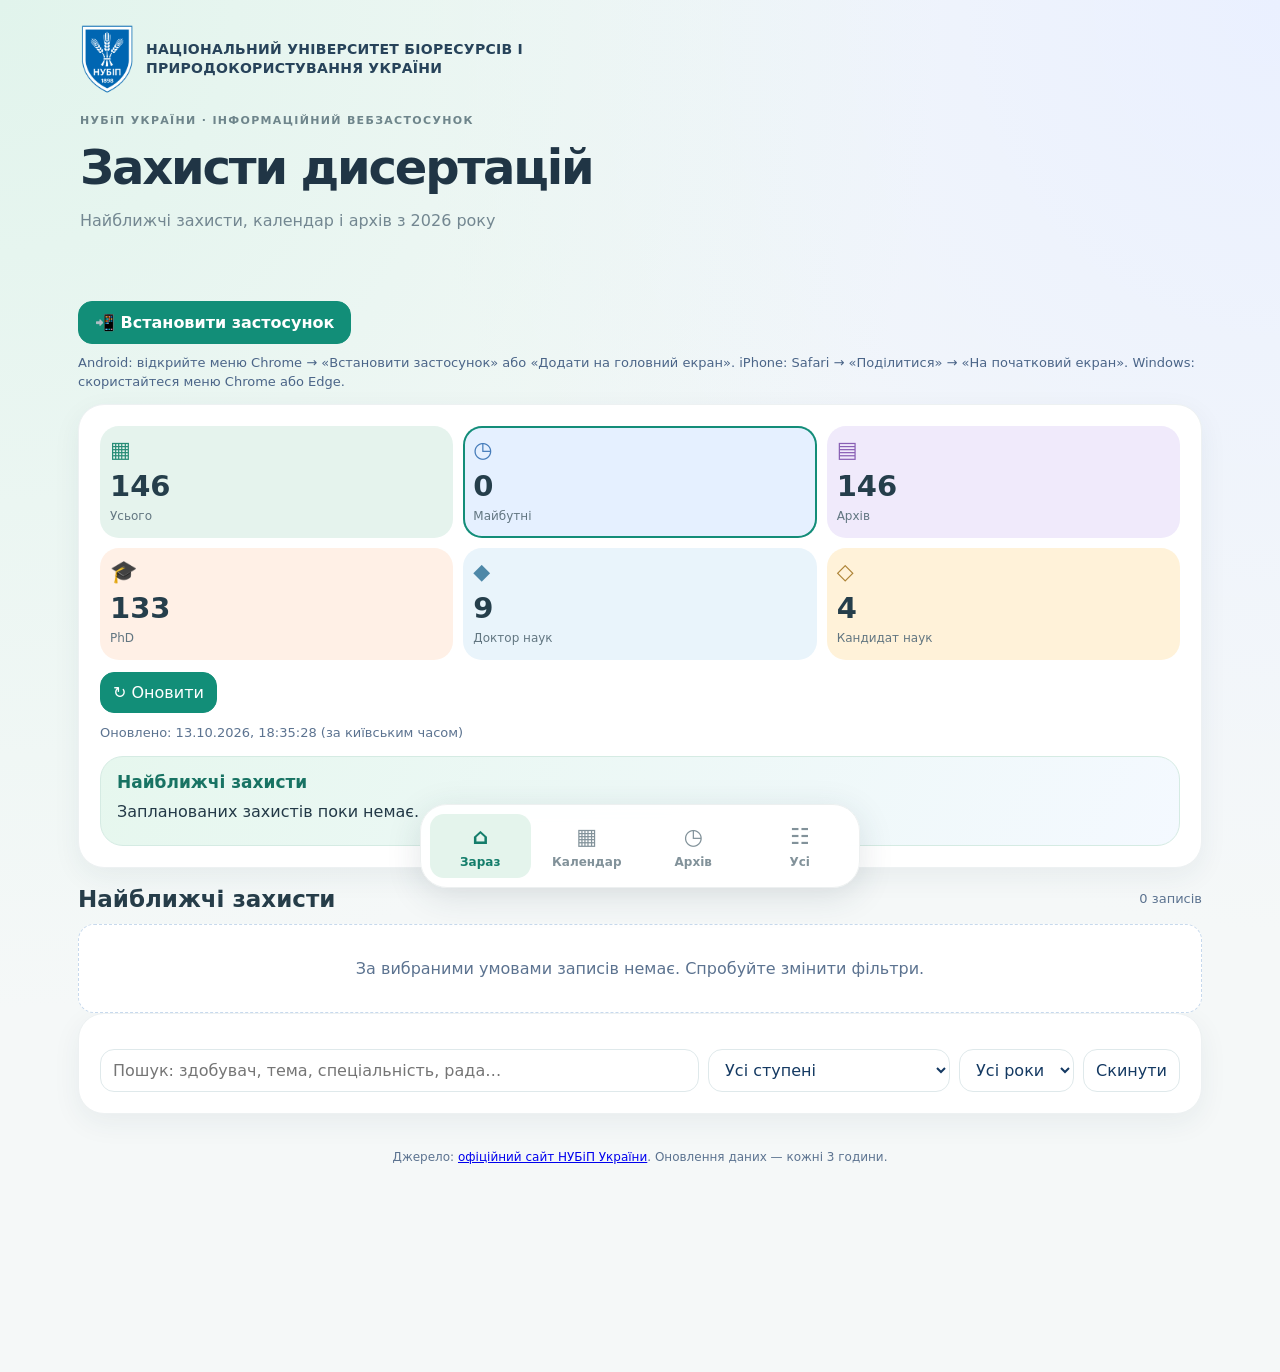
==== index.html @ c6b565fe "Add files via upload" ====
<!doctype html>
<html lang="uk">
<head>
<meta charset="utf-8">
<meta name="viewport" content="width=device-width, initial-scale=1">
<title>Захисти дисертацій — НУБіП України</title>
<meta name="theme-color" content="#103b75">
<meta name="application-name" content="Захисти НУБіП">
<meta name="apple-mobile-web-app-capable" content="yes">
<meta name="apple-mobile-web-app-status-bar-style" content="default">
<meta name="apple-mobile-web-app-title" content="Захисти НУБіП">
<link rel="manifest" href="./manifest.webmanifest">
<link rel="icon" type="image/png" sizes="192x192" href="./icon-192.png">
<link rel="apple-touch-icon" href="./icon-192.png">
<style>
:root{font-family:system-ui,-apple-system,'Segoe UI',sans-serif;color:#163454;background:#f3f7fd}
*{box-sizing:border-box}body{margin:0}
header{background:linear-gradient(110deg,#103b75,#2469b5);color:white;padding:35px max(18px,calc((100vw - 1140px)/2)) 52px}
h1{margin:6px 0;font-size:clamp(26px,4vw,43px)}header p{opacity:.9}.tag{font-size:12px;letter-spacing:.12em;font-weight:800}
main{max-width:1140px;margin:-24px auto 60px;padding:0 18px}
.panel,.card{background:white;border:1px solid #dce7f5;border-radius:16px;box-shadow:0 4px 20px #173e7712}
.panel{padding:18px;margin-bottom:18px}.row{display:flex;gap:12px;align-items:center;flex-wrap:wrap;justify-content:space-between}
.stats{display:flex;gap:25px;flex-wrap:wrap}.stat b{display:block;font-size:26px;color:#185caa}
.stat small,.muted{font-size:13px;color:#5c7390}
button,select,input{font:inherit;border:1px solid #cbdaf0;border-radius:10px;padding:10px 12px;background:white;color:#143962}
button{cursor:pointer}button.active,.primary{background:#185caa;color:white;border-color:#185caa}
.tabs,.filters{display:flex;gap:9px;flex-wrap:wrap}.filters{margin-top:14px}.filters input{flex:1;min-width:190px}
.layout{display:grid;grid-template-columns:1fr 300px;gap:18px}.cards{display:grid;gap:12px}
.card{padding:19px}.card h3{margin:10px 0;font-size:20px}.card p{line-height:1.55;margin:8px 0}
.pill{display:inline-block;background:#e7f1ff;color:#225b9c;border-radius:30px;padding:5px 10px;font-size:12px;font-weight:700}
.pill.blue{background:#e7effd;color:#22579d}.pill.orange{background:#fff0dd;color:#9c5100}
.pill.gray{background:#f0f2f0;color:#5f748e}.card a,.next-defense a{color:#185caa;font-weight:700}
.date{font-weight:800;color:#225b9c}.calendar{position:sticky;top:16px}
.month{display:flex;align-items:center;justify-content:space-between;margin-bottom:12px}
.grid{display:grid;grid-template-columns:repeat(7,1fr);gap:4px;text-align:center}
.grid button{padding:8px 0;border:0;border-radius:8px;font-size:12px}
.grid button.has{background:#dcecff;color:#164d91;font-weight:800}
.grid button.chosen{background:#185caa;color:white}
.grid span{font-size:11px;color:#6b7e99;padding:7px 0}
.empty{padding:34px;text-align:center;background:white;border:1px dashed #c7d9ed;border-radius:16px;color:#5c7390}
.notice{background:#fff8e9;border:1px solid #efdbab;color:#72551a;border-radius:12px;padding:12px;margin-top:12px;font-size:13px}
footer{text-align:center;font-size:12px;color:#5c7390;padding:18px}
.install-app{border:1px solid #b7d3f4;background:#e7f1ff;color:#103b75;border-radius:11px;padding:11px 16px;font:inherit;font-weight:700;cursor:pointer;margin:10px 0}
.install-app:hover{background:#d9eaff}.install-help{font-size:13px;color:#4b6588;line-height:1.45;margin:0 0 12px}.install-app[hidden]{display:none!important}
.countdown{display:inline-flex;gap:6px;align-items:center;max-width:100%;padding:7px 11px;margin:8px 0 1px;border-radius:9px;font-size:13px;font-weight:750;line-height:1.4}
.countdown.far{background:#e7f1ff;color:#164c8a}
.countdown.soon{background:#fff1df;color:#92520b}
.countdown.tomorrow{background:#ffedf0;color:#a12d46}
.countdown.today{background:#e6f7ed;color:#146b42}
.countdown.past{background:#f0f3f7;color:#65768a}
.next-defense{margin-top:16px;padding:15px 16px;background:linear-gradient(110deg,#e6f1ff,#f5f9ff);border:1px solid #bad6f6;border-radius:13px}
.next-defense h2{margin:0 0 8px;font-size:17px;color:#163b71}
.next-defense p{margin:6px 0;line-height:1.5}.next-defense .countdown{font-size:14px}

/* Експорт події в календар та нагадування */
.event-actions{margin-top:14px;padding-top:12px;border-top:1px solid #e0eaf6}
.event-actions summary{cursor:pointer;display:list-item;color:#185caa;font-weight:750;padding:8px 0;line-height:1.5}
.event-actions summary:focus-visible,.event-buttons a:focus-visible,.event-buttons button:focus-visible{outline:3px solid #f0ae43;outline-offset:3px}
.event-tools{margin-top:10px;padding:13px;background:#f5f9ff;border:1px solid #dce8f8;border-radius:10px}
.reminder-options{border:0;margin:0;padding:0;min-width:0}
.reminder-options legend{font-weight:700;font-size:14px;margin-bottom:6px}
.reminder-checks{display:flex;flex-wrap:wrap;gap:7px 18px}
.reminder-checks label{display:inline-flex;align-items:center;gap:6px;min-height:36px;font-size:14px;cursor:pointer}
.reminder-checks input[type=checkbox]{appearance:auto;accent-color:#185caa;min-width:18px;width:18px;height:18px;margin:0;padding:0;border:0;border-radius:3px}
.reminder-checks label:has(input:disabled){opacity:.6;cursor:not-allowed}
.event-buttons{display:flex;gap:9px;flex-wrap:wrap;margin-top:11px}
.event-buttons button,.event-buttons a{font:inherit;font-size:14px;font-weight:700;text-decoration:none;min-height:44px;display:inline-flex;align-items:center;justify-content:center;border-radius:9px;padding:10px 12px;cursor:pointer}
.event-buttons .download-ics{background:#185caa;color:white;border:1px solid #185caa}
.event-buttons .google-event{background:#fff;border:1px solid #aac8ef;color:#185caa}
.event-help{font-size:12px;color:#536d8c;line-height:1.5;margin:9px 0 0}
@media(max-width:790px){.layout{grid-template-columns:1fr}.calendar{position:static;order:-1}header{padding:24px 20px 45px}}
/* Приховуємо старий календар */
.layout > aside.calendar {
    display: none !important;
}

/* Прибираємо порожнє місце після старого календаря */
.layout {
    display: block !important;
}
</style>
</head>
<body>
<header>
  <div class="tag">НУБіП УКРАЇНИ · ІНФОРМАЦІЙНИЙ ВЕБЗАСТОСУНОК</div>
  <h1>Захисти дисертацій</h1>
  <p>Найближчі захисти, календар і архів з 2026 року</p>
</header>
<aside id="pwaPanel" style="max-width:1140px;margin:12px auto 0;padding:0 18px">
  <button id="installApp" class="install-app" type="button">📲 Встановити застосунок</button>
  <p class="install-help" id="installHelp">Android: відкрийте меню Chrome → «Встановити застосунок» або «Додати на головний екран». iPhone: Safari → «Поділитися» → «На початковий екран». Windows: скористайтеся меню Chrome або Edge.</p>
</aside>
<main>
  <section class="panel">
    <div class="row">
      <div class="stats">
        <div class="stat"><b id="all">—</b><small>Усього</small></div>
        <div class="stat"><b id="future">—</b><small>Майбутні</small></div>
        <div class="stat"><b id="past">—</b><small>Архів</small></div>
        <div class="stat"><b id="phd">—</b><small>PhD</small></div>
        <div class="stat"><b id="doctor">—</b><small>Доктор наук</small></div>
        <div class="stat"><b id="candidate">—</b><small>Кандидат наук</small></div>
      </div>
      <button id="sync" class="primary" type="button">↻ Оновити</button>
    </div>
    <div id="status" class="muted" style="margin-top:12px">Завантаження…</div>
    <div id="notice" class="notice" hidden></div>
    <div id="nextDefense" class="next-defense" hidden aria-live="polite"></div>
  </section>
  <section class="panel">
    <div class="tabs">
      <button data-tab="future" class="active" type="button">Найближчі</button>
      <button data-tab="calendar" type="button">Календар</button>
      <button data-tab="past" type="button">Архів</button>
      <button data-tab="all" type="button">Усі захисти</button>
    </div>
    <div class="filters">
      <input id="q" placeholder="Пошук: здобувач, тема, спеціальність, рада…" aria-label="Пошук">
      <select id="degree" aria-label="Науковий ступінь">
        <option value="">Усі ступені</option>
        <option value="PhD">Доктор філософії (PhD)</option>
        <option value="Доктор наук">Доктор наук</option>
        <option value="Кандидат наук">Кандидат наук</option>
        <option value="unknown">Ступінь не визначено</option>
      </select>
      <select id="year" aria-label="Рік"><option value="">Усі роки</option></select>
      <button id="clear" type="button">Скинути</button>
    </div>
  </section>
  <div class="layout">
    <section>
      <div class="row" style="margin-bottom:12px">
        <h2 id="heading" style="margin:0;font-size:21px">Найближчі захисти</h2>
        <span class="muted" id="count"></span>
      </div>
      <div id="cards" class="cards"></div>
    </section>
    <aside class="panel calendar">
      <div class="month">
        <button id="prev" type="button" aria-label="Попередній місяць">‹</button>
        <b id="month"></b>
        <button id="next" type="button" aria-label="Наступний місяць">›</button>
      </div>
      <div class="grid" id="grid"></div>
      <p class="muted">Сині дати — заплановані або проведені захисти. Натисніть дату для перегляду.</p>
      <button id="resetDay" type="button" style="width:100%">Усі дати</button>
    </aside>
  </div>
  <footer>Джерело: <a href="https://nubip.edu.ua/defend" target="_blank" rel="noopener noreferrer">офіційний сайт НУБіП України</a>. Оновлення даних — кожні 3 години.</footer>
</main>
<script>
const $ = id => document.getElementById(id);
let items = [], tab = 'future', day = '', view = new Date();
view.setDate(1);
// Дати захистів трактуємо як календарні дати за Києвом.
function today() {
  try { return new Intl.DateTimeFormat('sv-SE', {timeZone:'Europe/Kyiv', year:'numeric',month:'2-digit',day:'2-digit'}).format(new Date()); }
  catch(e) { const d = new Date(); return `${d.getFullYear()}-${String(d.getMonth()+1).padStart(2,'0')}-${String(d.getDate()).padStart(2,'0')}`; }
}
const esc = s => String(s || '').replace(/[&<>"']/g, c => ({'&':'&amp;','<':'&lt;','>':'&gt;','"':'&quot;',"'":'&#39;'}[c]));
const nice = d => new Date(d+'T12:00:00').toLocaleDateString('uk-UA', {day:'numeric',month:'long',year:'numeric'});
const dateAsUTC = d => Date.UTC(Number(d.slice(0,4)), Number(d.slice(5,7))-1, Number(d.slice(8,10)));
function daysUntil(date) { return Math.round((dateAsUTC(date)-dateAsUTC(today()))/86400000); }
function dayWord(n) { const a=n%10,b=n%100; return b>=11&&b<=14 ? 'днів' : a===1 ? 'день' : a>=2&&a<=4 ? 'дні' : 'днів'; }
function countdown(date, time='') {
  const days = daysUntil(date);
  if (days<0) return {style:'past',text:`Від дати захисту ${dayWord(-days)==='день'?'минув':'минуло'} ${-days} ${dayWord(-days)}`};
  if (days===0) return {style:'today',text:'Захист заплановано сьогодні'+(time?' о '+time:'')};
  if (days===1) return {style:'tomorrow',text:'До захисту залишився 1 день (завтра)'};
  return {style:days<=7?'soon':'far',text:`До захисту залишилося ${days} ${dayWord(days)}`};
}
function countdownMarkup(x) {const c=countdown(x.date,x.time);return `<div class="countdown ${c.style}">${esc(c.text)}</div>`;}
// Календарний запис: початок за київським часом, орієнтовна тривалість 1 год.
const KYIV_TZ = 'Europe/Kyiv';
function validEventTime(t) {
  const m=/^(\d{1,2}):(\d{2})$/.exec(String(t||'').trim());
  return !!m && Number(m[1])<24 && Number(m[2])<60;
}
// Для файлу .ics використовуємо UTC — це коректно враховує літній/зимовий час у Києві.
function kyivTimeToUtcMs(date, hour, minute){
  const wall=dateAsUTC(date)+(hour*60+minute)*60000;
  const formatter=new Intl.DateTimeFormat('en-GB',{timeZone:KYIV_TZ,
    year:'numeric',month:'2-digit',day:'2-digit',hour:'2-digit',minute:'2-digit',hourCycle:'h23'});
  let candidate=wall;
  for(let i=0;i<4;i++){
    const parts=Object.fromEntries(formatter.formatToParts(new Date(candidate)).map(p=>[p.type,p.value]));
    const local=Date.UTC(Number(parts.year),Number(parts.month)-1,Number(parts.day),Number(parts.hour),Number(parts.minute));
    const difference=wall-local;
    if(!difference)break;
    candidate+=difference;
  }
  return candidate;
}
function icsUtc(ms){return new Date(ms).toISOString().replace(/[-:]/g,'').replace(/\.\d{3}Z$/,'Z');}
function calendarRange(x) {
  const date=String(x.date||'');
  if(!/^\d{4}-\d{2}-\d{2}$/.test(date)) return null;
  const d=date.replace(/-/g,'');
  if (!validEventTime(x.time)) {
    const following=new Date(dateAsUTC(date)+86400000).toISOString().slice(0,10).replace(/-/g,'');
    return {timed:false,start:d,end:following};
  }
  const [hour,min]=x.time.split(':').map(Number);
  const start=d+'T'+String(hour).padStart(2,'0')+String(min).padStart(2,'0')+'00';
  const end=new Date(dateAsUTC(date)+(hour*60+min+60)*60000).toISOString().replace(/[-:]/g,'').slice(0,15);
  const utcStart=kyivTimeToUtcMs(date,hour,min);
  return {timed:true,start,end,utcStart:icsUtc(utcStart),utcEnd:icsUtc(utcStart+3600000)};
}
function eventTitle(x){return 'Захист дисертації '+(x.person_original||x.person||x.title||'НУБіП України');}
function officialUrl(x){try{const u=new URL(x.url);return u.protocol==='https:'&&['nubip.edu.ua','www.nubip.edu.ua'].includes(u.hostname)?u.href:'';}catch{return '';}}
function eventDetails(x, range){
  return [x.topic?'Тема: '+x.topic:'',x.degree_full?'Науковий ступінь: '+x.degree_full:'',
    x.specialty?'Спеціальність: '+x.specialty:'',x.council?'Спеціалізована вчена рада: '+x.council:'',
    range.timed?'Орієнтовна тривалість у календарі — 1 година.':'Час захисту не вказано; подію додано на весь день.',
    officialUrl(x)?'Офіційне повідомлення: '+officialUrl(x):''].filter(Boolean).join('\n');
}
function googleEventLink(x){
  const range=calendarRange(x);if(!range)return '#';
  const params=new URLSearchParams({action:'TEMPLATE',text:eventTitle(x),dates:range.start+'/'+range.end,
    details:eventDetails(x,range),ctz:KYIV_TZ});
  if(x.place)params.set('location',x.place);
  return 'https://calendar.google.com/calendar/render?'+params.toString();
}
function calendarControls(x){
  const index=items.indexOf(x), range=calendarRange(x);
  if(index<0||!range)return '';
  const future=x.date>=today();
  const hourDisabled=(!future||!range.timed)?'disabled':'';
  return `<details class="event-actions" data-event-index="${index}">
    <summary>📅 Додати до календаря</summary>
    <div class="event-tools">
      ${future?`<fieldset class="reminder-options"><legend>Нагадування для файлу календаря:</legend><div class="reminder-checks">
        <label><input type="checkbox" data-alarm="P7D"> За 7 днів</label>
        <label><input type="checkbox" data-alarm="P1D" checked> За 1 день</label>
        <label><input type="checkbox" data-alarm="PT1H" ${range.timed?'checked':''} ${hourDisabled}> За 1 годину</label>
      </div></fieldset>`:'<p class="muted">Дата минула — нагадування не додаються.</p>'}
      ${!range.timed?'<p class="event-help">Час на сайті не вказано: це подія на весь день, нагадування за годину недоступне.</p>':''}
      <div class="event-buttons">
        <button type="button" class="download-ics" aria-label="Завантажити подію з обраними нагадуваннями">⬇ Зберегти у календар (.ics)</button>
        <a class="google-event" href="${esc(googleEventLink(x))}" target="_blank" rel="noopener noreferrer">Google Календар ↗</a>
      </div>
      <p class="event-help">Обрані нагадування додаються до файлу .ics; їх підтримка залежить від календаря та дозволу на сповіщення. У Google Календарі налаштуйте нагадування під час збереження події.</p>
    </div>
  </details>`;
}
function icsText(v){return String(v||'').replace(/\\/g,'\\\\').replace(/\r\n|\r|\n/g,'\\n').replace(/;/g,'\\;').replace(/,/g,'\\,');}
function foldIcs(line){
  let chunk='',bytes=0,result='';
  const encoder=new TextEncoder();
  for(const ch of line){
    const size=encoder.encode(ch).length;
    if(bytes+size>75){result+=chunk+'\r\n ';chunk='';bytes=1;}
    chunk+=ch;bytes+=size;
  }
  return result+chunk;
}
function eventUid(x){
  let hash=2166136261;
  for(const ch of (officialUrl(x)||eventTitle(x))){hash^=ch.codePointAt(0);hash=Math.imul(hash,16777619);}
  return (hash>>>0).toString(16)+'@nubip-defenses.github.io';
}
function icsEvent(x, reminders){
  const range=calendarRange(x);if(!range)throw Error('Некоректна дата захисту');
  const timestamp=new Date().toISOString().replace(/[-:]/g,'').replace(/\.\d{3}Z$/,'Z');
  const lines=['BEGIN:VCALENDAR','VERSION:2.0','PRODID:-//NUBiP Ukraine//Defense Calendar//UK',
    'CALSCALE:GREGORIAN','BEGIN:VEVENT','UID:'+eventUid(x),'DTSTAMP:'+timestamp];
  if(range.timed){lines.push('DTSTART:'+range.utcStart,'DTEND:'+range.utcEnd);}
  else {lines.push('DTSTART;VALUE=DATE:'+range.start,'DTEND;VALUE=DATE:'+range.end);}
  lines.push('SUMMARY:'+icsText(eventTitle(x)),'DESCRIPTION:'+icsText(eventDetails(x,range)));
  if(x.place)lines.push('LOCATION:'+icsText(x.place));
  if(officialUrl(x))lines.push('URL:'+officialUrl(x));
  const valid=['P7D','P1D',...(range.timed?['PT1H']:[])];
  if(x.date>=today())for(const r of reminders){if(valid.includes(r))lines.push('BEGIN:VALARM','ACTION:DISPLAY','DESCRIPTION:'+icsText('Нагадування про захист дисертації'),'TRIGGER:-'+r,'END:VALARM');}
  lines.push('END:VEVENT','END:VCALENDAR');
  return lines.map(foldIcs).join('\r\n')+'\r\n';
}
function downloadCalendarEvent(x,reminders){
  const content=icsEvent(x,reminders);
  const blob=new Blob([content],{type:'text/calendar;charset=utf-8'});
  const url=URL.createObjectURL(blob);
  const a=document.createElement('a');a.href=url;
  a.download='zakhyst-'+x.date+'-'+eventUid(x).split('@')[0]+'.ics';
  document.body.appendChild(a);a.click();a.remove();
  setTimeout(()=>URL.revokeObjectURL(url),30000);
}
function onCalendarDownload(ev){
  const btn=ev.target.closest('button.download-ics');
  if(!btn)return;
  const block=btn.closest('[data-event-index]');
  const index=Number(block?.dataset.eventIndex);
  if(!Number.isInteger(index)||index<0||index>=items.length)return;
  const reminders=[...block.querySelectorAll('input[data-alarm]:checked:not(:disabled)')].map(el=>el.dataset.alarm);
  downloadCalendarEvent(items[index],reminders);
}
$('cards').addEventListener('click',onCalendarDownload);
$('nextDefense').addEventListener('click',onCalendarDownload);

function setTabs() { document.querySelectorAll('[data-tab]').forEach(b => b.classList.toggle('active',b.dataset.tab===tab)); }
function nextDefense() {
  const now = today();
  const future = items.filter(x=>x.date>=now).sort((a,b)=>(a.date+' '+(a.time||'')).localeCompare(b.date+' '+(b.time||'')));
  const box = $('nextDefense');
  if (!future.length) {box.hidden=true;box.innerHTML='';return;}
  const x=future[0];
  box.hidden=false;
  box.innerHTML=`<h2>Найближчий захист</h2><div>${countdownMarkup(x)}</div><p><strong>${nice(x.date)}${x.time?' · '+esc(x.time):''}</strong></p><p>Захист дисертації ${esc(x.person_original||x.person||x.title)}</p><p><a href="${esc(x.url)}" target="_blank" rel="noopener noreferrer">Переглянути повідомлення ↗</a></p>${calendarControls(x)}`;
}
function searchTokens(value) {
  return String(value || '').normalize('NFC').toLocaleLowerCase('uk-UA')
    .replace(/[’ʼ']/g, '').match(/[\p{L}\p{N}]+/gu) || [];
}
// Generate common Ukrainian surname case forms, preserving exact/partial search.
function surnameForms(name) {
  const forms = new Set([name]);
  const add = (stem, endings) => { if (stem.length >= 3) endings.forEach(end => forms.add(stem + end)); };
  if (/[о]$/.test(name)) add(name.slice(0,-1), ['о','а','у','ом','ові']);
  if (/[а]$/.test(name)) {
    add(name.slice(0,-1), ['о','а','и','і','ою']);
    forms.add(name.slice(0,-1));
  }
  if (/[я]$/.test(name)) {
    add(name.slice(0,-1), ['ь','я','ю','ем','еві']);
  }
  if (/ь$/.test(name)) add(name.slice(0,-1), ['ь','я','ю','ем','еві']);
  if (/й$/.test(name)) add(name.slice(0,-1), ['й','я','ю','єм','єві']);
  if (/[бвгґджзклмнпрстфхцчшщ]$/.test(name))
    add(name, ['','а','у','ом','ові']);
  for (const [ending, replacements] of [
    ['ський',['ський','ського','ському','ським']],
    ['цький',['цький','цького','цькому','цьким']],
    ['зький',['зький','зького','зькому','зьким']],
    ['ець',['ець','ця','цю','цем','цеві']],
    ['єць',['єць','йця','йцю','йцем','йцеві']],
    ['ій',['ій','ія','ію','ієм','ієві']],
    ['ий',['ий','ого','ому','им']],
    ['а',['а','и','і','ою']],
    ['я',['я','і','ею']]
  ]) {
    for (const suffix of replacements) if (name.endsWith(suffix))
      add(name.slice(0,-suffix.length), replacements);
  }
  // Restore nominative consonant surnames from common oblique forms.
  for (const ending of ['ові','еві','єві','ом','ем','єм','у','ю']) {
    if (name.endsWith(ending)) {
      const stem=name.slice(0,-ending.length);
      if (stem.length >= 3) { forms.add(stem); forms.add(stem+'о'); forms.add(stem+'ь'); forms.add(stem+'й'); }
    }
  }
  return forms;
}
function surnameMatches(a, b) {
  if (a.length < 4 || b.length < 4) return a === b;
  const forms = surnameForms(a);
  return [...surnameForms(b)].some(form => forms.has(form));
}
function matchesSearch(entry, query) {
  const tokens = searchTokens(query);
  const words = searchTokens([entry.title,entry.person,entry.person_original,entry.person_display,
    entry.topic,entry.place,entry.degree,entry.degree_full,entry.council,entry.specialty].join(' '));
  const names = [entry.person,entry.person_original,entry.person_display]
    .filter(Boolean).map(name => searchTokens(name)[0]).filter(Boolean);
  return tokens.every(token => words.some(word => word.includes(token)) ||
    names.some(name => surnameMatches(token, name)));
}

function render() {
  const now=today();
  if ($('q').value.trim()) { tab='all'; day=''; setTabs(); }
  const years=[...new Set(items.map(x=>x.date.slice(0,4)))].sort().reverse();
  const current=$('year').value;
  $('year').innerHTML='<option value="">Усі роки</option>'+years.map(y=>`<option value="${y}">${y}</option>`).join('');
  $('year').value=current;
  $('all').textContent=items.length;
  $('future').textContent=items.filter(x=>x.date>=now).length;
  $('past').textContent=items.filter(x=>x.date<now).length;
  $('phd').textContent=items.filter(x=>x.degree==='PhD').length;
  $('doctor').textContent=items.filter(x=>x.degree==='Доктор наук').length;
  $('candidate').textContent=items.filter(x=>x.degree==='Кандидат наук').length;
  const q=$('q').value.toLocaleLowerCase('uk-UA').trim(), degree=$('degree').value;
  const filtered=items.filter(x=>
    (tab==='all'||tab==='calendar'||(tab==='future'?x.date>=now:x.date<now)) &&
    (!day||x.date===day) && (!current||x.date.startsWith(current)) &&
    (!degree||(degree==='unknown'?!x.degree:x.degree===degree)) &&
    matchesSearch(x, q)
  );
  filtered.sort((a,b)=>(a.date+' '+(a.time||'')).localeCompare(b.date+' '+(b.time||''))*(tab==='past'?-1:1));
  $('heading').textContent=({future:'Найближчі захисти',past:'Архів захистів',all:'Усі захисти',calendar:'Календар захистів'})[tab]+(day?' · '+nice(day):'');
  if(q) $('heading').textContent='Пошук серед усіх захистів';
  $('count').textContent=filtered.length+' записів';
  $('cards').innerHTML=filtered.length?filtered.map(x=>`<article class="card">
    <div class="row"><span class="date">${nice(x.date)} · ${esc(x.time||'час не вказано')}</span>
      <span class="pill ${x.degree==='Доктор наук'?'blue':x.degree==='Кандидат наук'?'orange':x.degree?'':'gray'}">${esc(x.degree_full||(x.degree==='PhD'?'Доктор філософії (PhD)':x.degree||'Ступінь уточнюється'))}</span>
    </div>
    ${countdownMarkup(x)}
    <h3>Захист дисертації ${esc(x.person_original||x.person||x.title)}</h3>
    <p><strong>Тема:</strong> ${esc(x.topic||x.title)}</p>
    ${x.specialty?`<p><strong>Спеціальність:</strong> ${esc(x.specialty)}</p>`:''}
    ${x.council?`<p><strong>Рада:</strong> ${esc(x.council)}</p>`:''}
    ${x.place?`<p><strong>Місце:</strong> ${esc(x.place)}</p>`:''}
    <p><a href="${esc(x.url)}" target="_blank" rel="noopener noreferrer">Офіційна сторінка та документи ↗</a></p>
    ${calendarControls(x)}
  </article>`).join(''):'<div class="empty">За вибраними умовами записів немає. Спробуйте змінити фільтри.</div>';
  nextDefense();calendar();
}
function calendar() {
  const y=view.getFullYear(),m=view.getMonth(),first=(new Date(y,m,1).getDay()+6)%7,days=new Date(y,m+1,0).getDate();
  $('month').textContent=view.toLocaleDateString('uk-UA',{month:'long',year:'numeric'});
  let html=['Пн','Вт','Ср','Чт','Пт','Сб','Нд'].map(s=>`<span>${s}</span>`).join('')+'<span></span>'.repeat(first);
  const dates=new Set(items.map(x=>x.date));
  for(let i=1;i<=days;i++){
    const d=`${y}-${String(m+1).padStart(2,'0')}-${String(i).padStart(2,'0')}`;
    html+=`<button type="button" aria-label="${d}" class="${dates.has(d)?'has':''} ${day===d?'chosen':''}" data-day="${d}">${i}</button>`;
  }
  $('grid').innerHTML=html;
  document.querySelectorAll('[data-day]').forEach(b=>b.onclick=()=>{day=b.dataset.day;tab='calendar';setTabs();render();});
}
async function load() {
  try {
    const r=await fetch('./data.json?ts='+Date.now(),{cache:'no-store'});
    if(!r.ok)throw Error('Не вдалося отримати data.json');
    const data=await r.json();items=data.items||[];
    $('status').textContent = data.updated_at
      ? 'Оновлено: ' + new Date(data.updated_at).toLocaleString('uk-UA', {
          timeZone: 'Europe/Kyiv'
        }) + ' (за київським часом)'
      : 'Дані ще не оновлено';
    const msg=!data.complete?'Синхронізацію ще не завершено.':data.detail_failures?'Не вдалося перевірити частину детальних сторінок: '+data.detail_failures:'';
    $('notice').hidden=!msg;$('notice').textContent=msg;render();
  } catch(e) {
    $('status').textContent='Не вдалося завантажити дані';
    $('notice').hidden=false;$('notice').textContent=e.message;render();
  }
}
document.querySelectorAll('[data-tab]').forEach(b=>b.onclick=()=>{tab=b.dataset.tab;day='';setTabs();render();});
$('q').oninput=render;$('year').onchange=render;$('degree').onchange=render;
$('clear').onclick=()=>{$('q').value='';$('year').value='';$('degree').value='';day='';render();};
$('prev').onclick=()=>{view.setMonth(view.getMonth()-1);calendar();};
$('next').onclick=()=>{view.setMonth(view.getMonth()+1);calendar();};
$('resetDay').onclick=()=>{day='';render();};
$('sync').onclick=load;load();
setInterval(load,180000);
let lastRenderedDate=today();
setInterval(()=>{const current=today();if(current!==lastRenderedDate){lastRenderedDate=current;render();}},60000);

let deferredInstallPrompt=null;
const installButton=$('installApp'),installHelp=$('installHelp');
window.addEventListener('beforeinstallprompt',event=>{event.preventDefault();deferredInstallPrompt=event;installButton.hidden=false;});
installButton.addEventListener('click',async()=>{
  if(deferredInstallPrompt){
    const prompt=deferredInstallPrompt;deferredInstallPrompt=null;
    await prompt.prompt();await prompt.userChoice;installButton.hidden=true;
  }else{
    installHelp.textContent='Встановлення доступне через меню Chrome на Android або через Safari → «Поділитися» → «На початковий екран» на iPhone. Якщо кнопку не видно, відкрийте застосунок через HTTPS.';
  }
});
window.addEventListener('appinstalled',()=>{installButton.hidden=true;installHelp.textContent='Застосунок встановлено. Він доступний як окрема програма.';});
if(window.matchMedia('(display-mode: standalone)').matches){installButton.hidden=true;installHelp.hidden=true;}
if('serviceWorker' in navigator){window.addEventListener('load',()=>navigator.serviceWorker.register('./service-worker.js').catch(err=>console.warn('Service Worker:',err)));}
</script>
<script src="./brand.js"></script>
<script src="./theme.js?v=5"></script>
<link rel="stylesheet" href="./cleanup.css?v=1">
<script>
// Keep the original search controls and handlers; only move their panel.
const searchPanel = document.querySelector('.filters').closest('.panel');
document.querySelector('main > footer').before(searchPanel);
</script>
</body>
</html>
---- cleanup.css ----
/* NUBiP Defenses: hide duplicate tabs and .ics controls; keep Google Calendar */
.tabs { display: none !important; }
.reminder-options, .event-help, .event-buttons .download-ics { display: none !important; }
.event-buttons .google-event { display: inline-flex !important; }
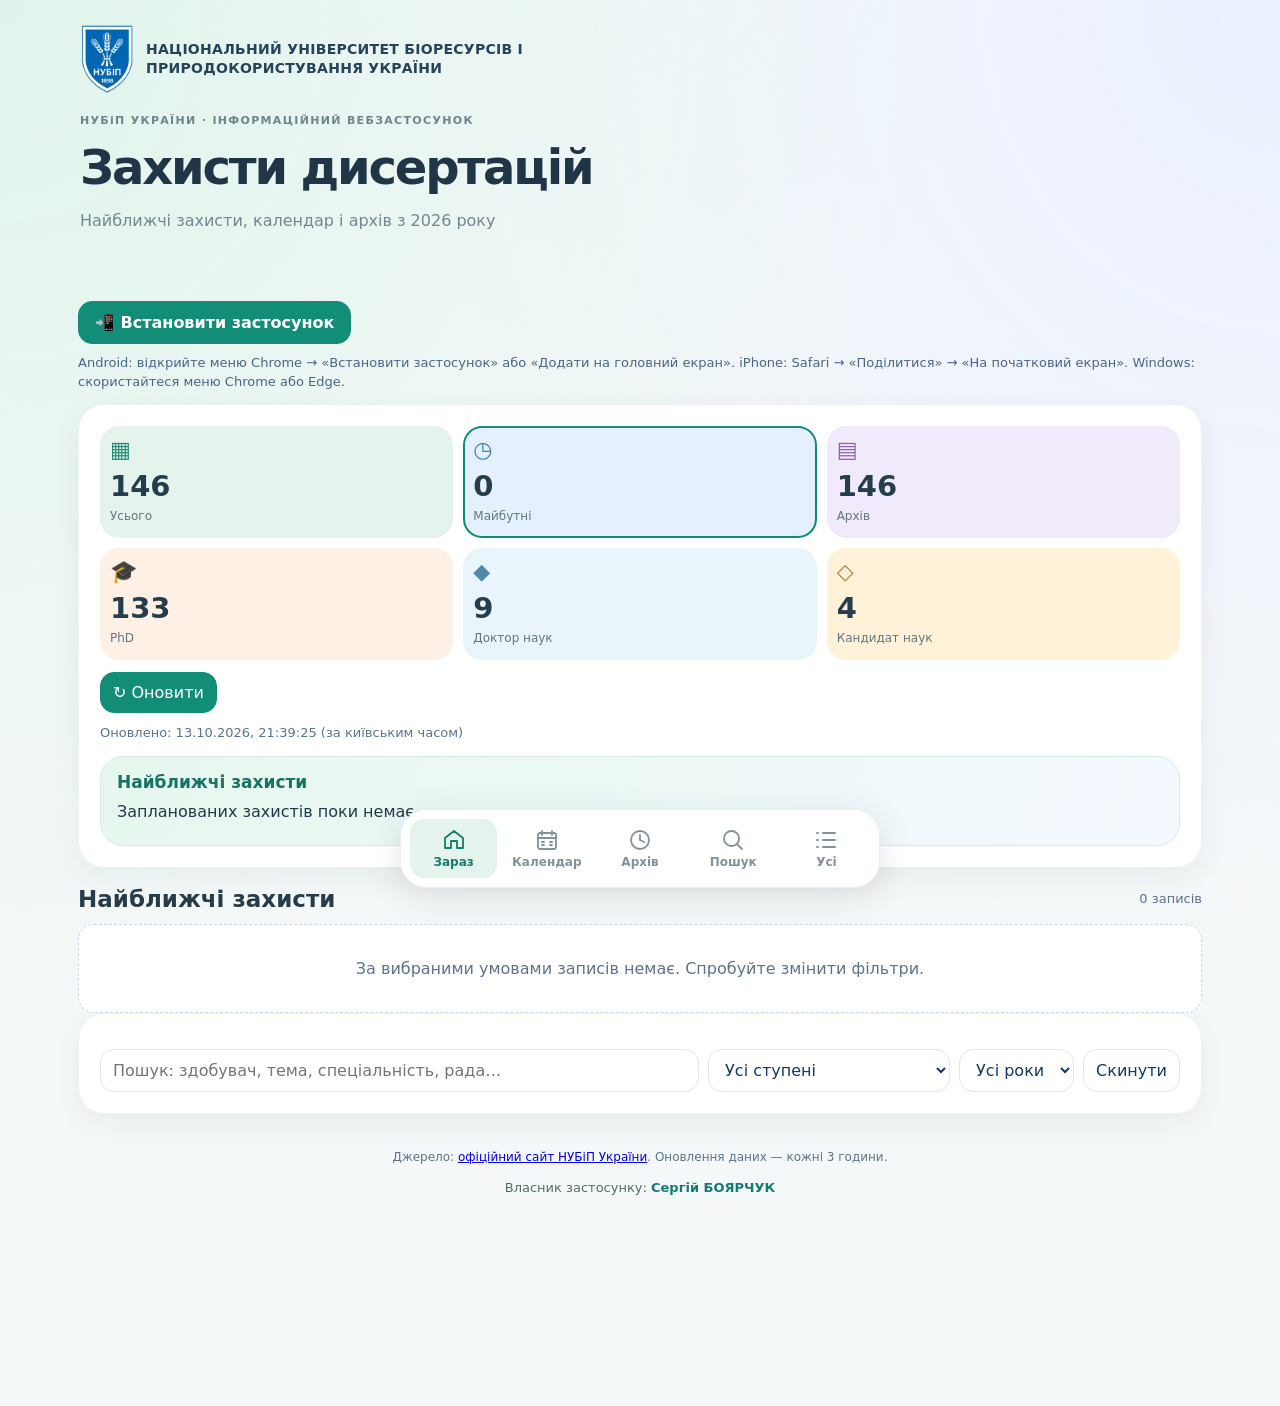
==== commit c0e5cdf8: "Add files via upload" ====
--- a/index.html
+++ b/index.html
@@ -78,6 +78,8 @@
 .layout {
     display: block !important;
 }
+.app-owner{margin-top:14px;color:#536d68;font-size:13px;line-height:1.6}
+.app-owner strong{color:#157b70;font-weight:750}
 </style>
 </head>
 <body>
@@ -146,7 +148,7 @@
       <button id="resetDay" type="button" style="width:100%">Усі дати</button>
     </aside>
   </div>
-  <footer>Джерело: <a href="https://nubip.edu.ua/defend" target="_blank" rel="noopener noreferrer">офіційний сайт НУБіП України</a>. Оновлення даних — кожні 3 години.</footer>
+  <footer>Джерело: <a href="https://nubip.edu.ua/defend" target="_blank" rel="noopener noreferrer">офіційний сайт НУБіП України</a>. Оновлення даних — кожні 3 години.<div class="app-owner">Власник застосунку: <strong>Сергій БОЯРЧУК</strong></div></footer>
 </main>
 <script>
 const $ = id => document.getElementById(id);
@@ -470,3 +472,4 @@
 
 
 
+
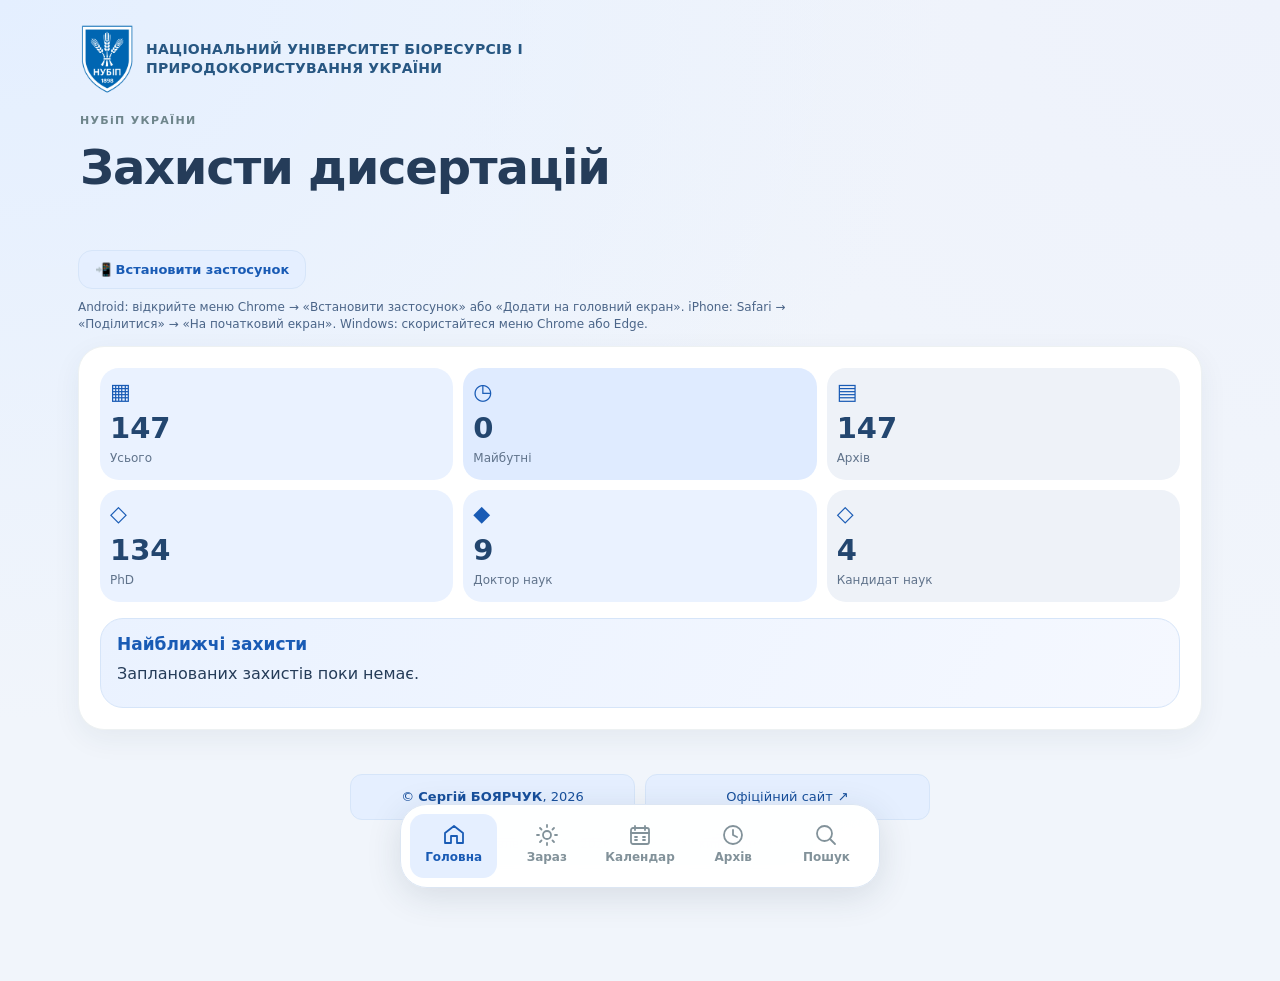
==== commit c9031bc2: "Add files via upload" ====
--- a/index.html
+++ b/index.html
@@ -1,475 +1,472 @@
-<!doctype html>
-<html lang="uk">
-<head>
-<meta charset="utf-8">
-<meta name="viewport" content="width=device-width, initial-scale=1">
-<title>Захисти дисертацій — НУБіП України</title>
-<meta name="theme-color" content="#103b75">
-<meta name="application-name" content="Захисти НУБіП">
-<meta name="apple-mobile-web-app-capable" content="yes">
-<meta name="apple-mobile-web-app-status-bar-style" content="default">
-<meta name="apple-mobile-web-app-title" content="Захисти НУБіП">
-<link rel="manifest" href="./manifest.webmanifest">
-<link rel="icon" type="image/png" sizes="192x192" href="./icon-192.png">
-<link rel="apple-touch-icon" href="./icon-192.png">
-<style>
-:root{font-family:system-ui,-apple-system,'Segoe UI',sans-serif;color:#163454;background:#f3f7fd}
-*{box-sizing:border-box}body{margin:0}
-header{background:linear-gradient(110deg,#103b75,#2469b5);color:white;padding:35px max(18px,calc((100vw - 1140px)/2)) 52px}
-h1{margin:6px 0;font-size:clamp(26px,4vw,43px)}header p{opacity:.9}.tag{font-size:12px;letter-spacing:.12em;font-weight:800}
-main{max-width:1140px;margin:-24px auto 60px;padding:0 18px}
-.panel,.card{background:white;border:1px solid #dce7f5;border-radius:16px;box-shadow:0 4px 20px #173e7712}
-.panel{padding:18px;margin-bottom:18px}.row{display:flex;gap:12px;align-items:center;flex-wrap:wrap;justify-content:space-between}
-.stats{display:flex;gap:25px;flex-wrap:wrap}.stat b{display:block;font-size:26px;color:#185caa}
-.stat small,.muted{font-size:13px;color:#5c7390}
-button,select,input{font:inherit;border:1px solid #cbdaf0;border-radius:10px;padding:10px 12px;background:white;color:#143962}
-button{cursor:pointer}button.active,.primary{background:#185caa;color:white;border-color:#185caa}
-.tabs,.filters{display:flex;gap:9px;flex-wrap:wrap}.filters{margin-top:14px}.filters input{flex:1;min-width:190px}
-.layout{display:grid;grid-template-columns:1fr 300px;gap:18px}.cards{display:grid;gap:12px}
-.card{padding:19px}.card h3{margin:10px 0;font-size:20px}.card p{line-height:1.55;margin:8px 0}
-.pill{display:inline-block;background:#e7f1ff;color:#225b9c;border-radius:30px;padding:5px 10px;font-size:12px;font-weight:700}
-.pill.blue{background:#e7effd;color:#22579d}.pill.orange{background:#fff0dd;color:#9c5100}
-.pill.gray{background:#f0f2f0;color:#5f748e}.card a,.next-defense a{color:#185caa;font-weight:700}
-.date{font-weight:800;color:#225b9c}.calendar{position:sticky;top:16px}
-.month{display:flex;align-items:center;justify-content:space-between;margin-bottom:12px}
-.grid{display:grid;grid-template-columns:repeat(7,1fr);gap:4px;text-align:center}
-.grid button{padding:8px 0;border:0;border-radius:8px;font-size:12px}
-.grid button.has{background:#dcecff;color:#164d91;font-weight:800}
-.grid button.chosen{background:#185caa;color:white}
-.grid span{font-size:11px;color:#6b7e99;padding:7px 0}
-.empty{padding:34px;text-align:center;background:white;border:1px dashed #c7d9ed;border-radius:16px;color:#5c7390}
-.notice{background:#fff8e9;border:1px solid #efdbab;color:#72551a;border-radius:12px;padding:12px;margin-top:12px;font-size:13px}
-footer{text-align:center;font-size:12px;color:#5c7390;padding:18px}
-.install-app{border:1px solid #b7d3f4;background:#e7f1ff;color:#103b75;border-radius:11px;padding:11px 16px;font:inherit;font-weight:700;cursor:pointer;margin:10px 0}
-.install-app:hover{background:#d9eaff}.install-help{font-size:13px;color:#4b6588;line-height:1.45;margin:0 0 12px}.install-app[hidden]{display:none!important}
-.countdown{display:inline-flex;gap:6px;align-items:center;max-width:100%;padding:7px 11px;margin:8px 0 1px;border-radius:9px;font-size:13px;font-weight:750;line-height:1.4}
-.countdown.far{background:#e7f1ff;color:#164c8a}
-.countdown.soon{background:#fff1df;color:#92520b}
-.countdown.tomorrow{background:#ffedf0;color:#a12d46}
-.countdown.today{background:#e6f7ed;color:#146b42}
-.countdown.past{background:#f0f3f7;color:#65768a}
-.next-defense{margin-top:16px;padding:15px 16px;background:linear-gradient(110deg,#e6f1ff,#f5f9ff);border:1px solid #bad6f6;border-radius:13px}
-.next-defense h2{margin:0 0 8px;font-size:17px;color:#163b71}
-.next-defense p{margin:6px 0;line-height:1.5}.next-defense .countdown{font-size:14px}
-
-/* Експорт події в календар та нагадування */
-.event-actions{margin-top:14px;padding-top:12px;border-top:1px solid #e0eaf6}
-.event-actions summary{cursor:pointer;display:list-item;color:#185caa;font-weight:750;padding:8px 0;line-height:1.5}
-.event-actions summary:focus-visible,.event-buttons a:focus-visible,.event-buttons button:focus-visible{outline:3px solid #f0ae43;outline-offset:3px}
-.event-tools{margin-top:10px;padding:13px;background:#f5f9ff;border:1px solid #dce8f8;border-radius:10px}
-.reminder-options{border:0;margin:0;padding:0;min-width:0}
-.reminder-options legend{font-weight:700;font-size:14px;margin-bottom:6px}
-.reminder-checks{display:flex;flex-wrap:wrap;gap:7px 18px}
-.reminder-checks label{display:inline-flex;align-items:center;gap:6px;min-height:36px;font-size:14px;cursor:pointer}
-.reminder-checks input[type=checkbox]{appearance:auto;accent-color:#185caa;min-width:18px;width:18px;height:18px;margin:0;padding:0;border:0;border-radius:3px}
-.reminder-checks label:has(input:disabled){opacity:.6;cursor:not-allowed}
-.event-buttons{display:flex;gap:9px;flex-wrap:wrap;margin-top:11px}
-.event-buttons button,.event-buttons a{font:inherit;font-size:14px;font-weight:700;text-decoration:none;min-height:44px;display:inline-flex;align-items:center;justify-content:center;border-radius:9px;padding:10px 12px;cursor:pointer}
-.event-buttons .download-ics{background:#185caa;color:white;border:1px solid #185caa}
-.event-buttons .google-event{background:#fff;border:1px solid #aac8ef;color:#185caa}
-.event-help{font-size:12px;color:#536d8c;line-height:1.5;margin:9px 0 0}
-@media(max-width:790px){.layout{grid-template-columns:1fr}.calendar{position:static;order:-1}header{padding:24px 20px 45px}}
-/* Приховуємо старий календар */
-.layout > aside.calendar {
-    display: none !important;
-}
-
-/* Прибираємо порожнє місце після старого календаря */
-.layout {
-    display: block !important;
-}
-.app-owner{margin-top:14px;color:#536d68;font-size:13px;line-height:1.6}
-.app-owner strong{color:#157b70;font-weight:750}
-</style>
-</head>
-<body>
-<header>
-  <div class="tag">НУБіП УКРАЇНИ · ІНФОРМАЦІЙНИЙ ВЕБЗАСТОСУНОК</div>
-  <h1>Захисти дисертацій</h1>
-  <p>Найближчі захисти, календар і архів з 2026 року</p>
-</header>
-<aside id="pwaPanel" style="max-width:1140px;margin:12px auto 0;padding:0 18px">
-  <button id="installApp" class="install-app" type="button">📲 Встановити застосунок</button>
-  <p class="install-help" id="installHelp">Android: відкрийте меню Chrome → «Встановити застосунок» або «Додати на головний екран». iPhone: Safari → «Поділитися» → «На початковий екран». Windows: скористайтеся меню Chrome або Edge.</p>
-</aside>
-<main>
-  <section class="panel">
-    <div class="row">
-      <div class="stats">
-        <div class="stat"><b id="all">—</b><small>Усього</small></div>
-        <div class="stat"><b id="future">—</b><small>Майбутні</small></div>
-        <div class="stat"><b id="past">—</b><small>Архів</small></div>
-        <div class="stat"><b id="phd">—</b><small>PhD</small></div>
-        <div class="stat"><b id="doctor">—</b><small>Доктор наук</small></div>
-        <div class="stat"><b id="candidate">—</b><small>Кандидат наук</small></div>
-      </div>
-      <button id="sync" class="primary" type="button">↻ Оновити</button>
-    </div>
-    <div id="status" class="muted" style="margin-top:12px">Завантаження…</div>
-    <div id="notice" class="notice" hidden></div>
-    <div id="nextDefense" class="next-defense" hidden aria-live="polite"></div>
-  </section>
-  <section class="panel">
-    <div class="tabs">
-      <button data-tab="future" class="active" type="button">Найближчі</button>
-      <button data-tab="calendar" type="button">Календар</button>
-      <button data-tab="past" type="button">Архів</button>
-      <button data-tab="all" type="button">Усі захисти</button>
-    </div>
-    <div class="filters">
-      <input id="q" placeholder="Пошук: здобувач, тема, спеціальність, рада…" aria-label="Пошук">
-      <select id="degree" aria-label="Науковий ступінь">
-        <option value="">Усі ступені</option>
-        <option value="PhD">Доктор філософії (PhD)</option>
-        <option value="Доктор наук">Доктор наук</option>
-        <option value="Кандидат наук">Кандидат наук</option>
-        <option value="unknown">Ступінь не визначено</option>
-      </select>
-      <select id="year" aria-label="Рік"><option value="">Усі роки</option></select>
-      <button id="clear" type="button">Скинути</button>
-    </div>
-  </section>
-  <div class="layout">
-    <section>
-      <div class="row" style="margin-bottom:12px">
-        <h2 id="heading" style="margin:0;font-size:21px">Найближчі захисти</h2>
-        <span class="muted" id="count"></span>
-      </div>
-      <div id="cards" class="cards"></div>
-    </section>
-    <aside class="panel calendar">
-      <div class="month">
-        <button id="prev" type="button" aria-label="Попередній місяць">‹</button>
-        <b id="month"></b>
-        <button id="next" type="button" aria-label="Наступний місяць">›</button>
-      </div>
-      <div class="grid" id="grid"></div>
-      <p class="muted">Сині дати — заплановані або проведені захисти. Натисніть дату для перегляду.</p>
-      <button id="resetDay" type="button" style="width:100%">Усі дати</button>
-    </aside>
-  </div>
-  <footer>Джерело: <a href="https://nubip.edu.ua/defend" target="_blank" rel="noopener noreferrer">офіційний сайт НУБіП України</a>. Оновлення даних — кожні 3 години.<div class="app-owner">Власник застосунку: <strong>Сергій БОЯРЧУК</strong></div></footer>
-</main>
-<script>
-const $ = id => document.getElementById(id);
-let items = [], tab = 'future', day = '', view = new Date();
-view.setDate(1);
-// Дати захистів трактуємо як календарні дати за Києвом.
-function today() {
-  try { return new Intl.DateTimeFormat('sv-SE', {timeZone:'Europe/Kyiv', year:'numeric',month:'2-digit',day:'2-digit'}).format(new Date()); }
-  catch(e) { const d = new Date(); return `${d.getFullYear()}-${String(d.getMonth()+1).padStart(2,'0')}-${String(d.getDate()).padStart(2,'0')}`; }
-}
-const esc = s => String(s || '').replace(/[&<>"']/g, c => ({'&':'&amp;','<':'&lt;','>':'&gt;','"':'&quot;',"'":'&#39;'}[c]));
-const nice = d => new Date(d+'T12:00:00').toLocaleDateString('uk-UA', {day:'numeric',month:'long',year:'numeric'});
-const dateAsUTC = d => Date.UTC(Number(d.slice(0,4)), Number(d.slice(5,7))-1, Number(d.slice(8,10)));
-function daysUntil(date) { return Math.round((dateAsUTC(date)-dateAsUTC(today()))/86400000); }
-function dayWord(n) { const a=n%10,b=n%100; return b>=11&&b<=14 ? 'днів' : a===1 ? 'день' : a>=2&&a<=4 ? 'дні' : 'днів'; }
-function countdown(date, time='') {
-  const days = daysUntil(date);
-  if (days<0) return {style:'past',text:`Від дати захисту ${dayWord(-days)==='день'?'минув':'минуло'} ${-days} ${dayWord(-days)}`};
-  if (days===0) return {style:'today',text:'Захист заплановано сьогодні'+(time?' о '+time:'')};
-  if (days===1) return {style:'tomorrow',text:'До захисту залишився 1 день (завтра)'};
-  return {style:days<=7?'soon':'far',text:`До захисту залишилося ${days} ${dayWord(days)}`};
-}
-function countdownMarkup(x) {const c=countdown(x.date,x.time);return `<div class="countdown ${c.style}">${esc(c.text)}</div>`;}
-// Календарний запис: початок за київським часом, орієнтовна тривалість 1 год.
-const KYIV_TZ = 'Europe/Kyiv';
-function validEventTime(t) {
-  const m=/^(\d{1,2}):(\d{2})$/.exec(String(t||'').trim());
-  return !!m && Number(m[1])<24 && Number(m[2])<60;
-}
-// Для файлу .ics використовуємо UTC — це коректно враховує літній/зимовий час у Києві.
-function kyivTimeToUtcMs(date, hour, minute){
-  const wall=dateAsUTC(date)+(hour*60+minute)*60000;
-  const formatter=new Intl.DateTimeFormat('en-GB',{timeZone:KYIV_TZ,
-    year:'numeric',month:'2-digit',day:'2-digit',hour:'2-digit',minute:'2-digit',hourCycle:'h23'});
-  let candidate=wall;
-  for(let i=0;i<4;i++){
-    const parts=Object.fromEntries(formatter.formatToParts(new Date(candidate)).map(p=>[p.type,p.value]));
-    const local=Date.UTC(Number(parts.year),Number(parts.month)-1,Number(parts.day),Number(parts.hour),Number(parts.minute));
-    const difference=wall-local;
-    if(!difference)break;
-    candidate+=difference;
-  }
-  return candidate;
-}
-function icsUtc(ms){return new Date(ms).toISOString().replace(/[-:]/g,'').replace(/\.\d{3}Z$/,'Z');}
-function calendarRange(x) {
-  const date=String(x.date||'');
-  if(!/^\d{4}-\d{2}-\d{2}$/.test(date)) return null;
-  const d=date.replace(/-/g,'');
-  if (!validEventTime(x.time)) {
-    const following=new Date(dateAsUTC(date)+86400000).toISOString().slice(0,10).replace(/-/g,'');
-    return {timed:false,start:d,end:following};
-  }
-  const [hour,min]=x.time.split(':').map(Number);
-  const start=d+'T'+String(hour).padStart(2,'0')+String(min).padStart(2,'0')+'00';
-  const end=new Date(dateAsUTC(date)+(hour*60+min+60)*60000).toISOString().replace(/[-:]/g,'').slice(0,15);
-  const utcStart=kyivTimeToUtcMs(date,hour,min);
-  return {timed:true,start,end,utcStart:icsUtc(utcStart),utcEnd:icsUtc(utcStart+3600000)};
-}
-function eventTitle(x){return 'Захист дисертації '+(x.person_original||x.person||x.title||'НУБіП України');}
-function officialUrl(x){try{const u=new URL(x.url);return u.protocol==='https:'&&['nubip.edu.ua','www.nubip.edu.ua'].includes(u.hostname)?u.href:'';}catch{return '';}}
-function eventDetails(x, range){
-  return [x.topic?'Тема: '+x.topic:'',x.degree_full?'Науковий ступінь: '+x.degree_full:'',
-    x.specialty?'Спеціальність: '+x.specialty:'',x.council?'Спеціалізована вчена рада: '+x.council:'',
-    range.timed?'Орієнтовна тривалість у календарі — 1 година.':'Час захисту не вказано; подію додано на весь день.',
-    officialUrl(x)?'Офіційне повідомлення: '+officialUrl(x):''].filter(Boolean).join('\n');
-}
-function googleEventLink(x){
-  const range=calendarRange(x);if(!range)return '#';
-  const params=new URLSearchParams({action:'TEMPLATE',text:eventTitle(x),dates:range.start+'/'+range.end,
-    details:eventDetails(x,range),ctz:KYIV_TZ});
-  if(x.place)params.set('location',x.place);
-  return 'https://calendar.google.com/calendar/render?'+params.toString();
-}
-function calendarControls(x){
-  const index=items.indexOf(x), range=calendarRange(x);
-  if(index<0||!range)return '';
-  const future=x.date>=today();
-  const hourDisabled=(!future||!range.timed)?'disabled':'';
-  return `<details class="event-actions" data-event-index="${index}">
-    <summary>📅 Додати до календаря</summary>
-    <div class="event-tools">
-      ${future?`<fieldset class="reminder-options"><legend>Нагадування для файлу календаря:</legend><div class="reminder-checks">
-        <label><input type="checkbox" data-alarm="P7D"> За 7 днів</label>
-        <label><input type="checkbox" data-alarm="P1D" checked> За 1 день</label>
-        <label><input type="checkbox" data-alarm="PT1H" ${range.timed?'checked':''} ${hourDisabled}> За 1 годину</label>
-      </div></fieldset>`:'<p class="muted">Дата минула — нагадування не додаються.</p>'}
-      ${!range.timed?'<p class="event-help">Час на сайті не вказано: це подія на весь день, нагадування за годину недоступне.</p>':''}
-      <div class="event-buttons">
-        <button type="button" class="download-ics" aria-label="Завантажити подію з обраними нагадуваннями">⬇ Зберегти у календар (.ics)</button>
-        <a class="google-event" href="${esc(googleEventLink(x))}" target="_blank" rel="noopener noreferrer">Google Календар ↗</a>
-      </div>
-      <p class="event-help">Обрані нагадування додаються до файлу .ics; їх підтримка залежить від календаря та дозволу на сповіщення. У Google Календарі налаштуйте нагадування під час збереження події.</p>
-    </div>
-  </details>`;
-}
-function icsText(v){return String(v||'').replace(/\\/g,'\\\\').replace(/\r\n|\r|\n/g,'\\n').replace(/;/g,'\\;').replace(/,/g,'\\,');}
-function foldIcs(line){
-  let chunk='',bytes=0,result='';
-  const encoder=new TextEncoder();
-  for(const ch of line){
-    const size=encoder.encode(ch).length;
-    if(bytes+size>75){result+=chunk+'\r\n ';chunk='';bytes=1;}
-    chunk+=ch;bytes+=size;
-  }
-  return result+chunk;
-}
-function eventUid(x){
-  let hash=2166136261;
-  for(const ch of (officialUrl(x)||eventTitle(x))){hash^=ch.codePointAt(0);hash=Math.imul(hash,16777619);}
-  return (hash>>>0).toString(16)+'@nubip-defenses.github.io';
-}
-function icsEvent(x, reminders){
-  const range=calendarRange(x);if(!range)throw Error('Некоректна дата захисту');
-  const timestamp=new Date().toISOString().replace(/[-:]/g,'').replace(/\.\d{3}Z$/,'Z');
-  const lines=['BEGIN:VCALENDAR','VERSION:2.0','PRODID:-//NUBiP Ukraine//Defense Calendar//UK',
-    'CALSCALE:GREGORIAN','BEGIN:VEVENT','UID:'+eventUid(x),'DTSTAMP:'+timestamp];
-  if(range.timed){lines.push('DTSTART:'+range.utcStart,'DTEND:'+range.utcEnd);}
-  else {lines.push('DTSTART;VALUE=DATE:'+range.start,'DTEND;VALUE=DATE:'+range.end);}
-  lines.push('SUMMARY:'+icsText(eventTitle(x)),'DESCRIPTION:'+icsText(eventDetails(x,range)));
-  if(x.place)lines.push('LOCATION:'+icsText(x.place));
-  if(officialUrl(x))lines.push('URL:'+officialUrl(x));
-  const valid=['P7D','P1D',...(range.timed?['PT1H']:[])];
-  if(x.date>=today())for(const r of reminders){if(valid.includes(r))lines.push('BEGIN:VALARM','ACTION:DISPLAY','DESCRIPTION:'+icsText('Нагадування про захист дисертації'),'TRIGGER:-'+r,'END:VALARM');}
-  lines.push('END:VEVENT','END:VCALENDAR');
-  return lines.map(foldIcs).join('\r\n')+'\r\n';
-}
-function downloadCalendarEvent(x,reminders){
-  const content=icsEvent(x,reminders);
-  const blob=new Blob([content],{type:'text/calendar;charset=utf-8'});
-  const url=URL.createObjectURL(blob);
-  const a=document.createElement('a');a.href=url;
-  a.download='zakhyst-'+x.date+'-'+eventUid(x).split('@')[0]+'.ics';
-  document.body.appendChild(a);a.click();a.remove();
-  setTimeout(()=>URL.revokeObjectURL(url),30000);
-}
-function onCalendarDownload(ev){
-  const btn=ev.target.closest('button.download-ics');
-  if(!btn)return;
-  const block=btn.closest('[data-event-index]');
-  const index=Number(block?.dataset.eventIndex);
-  if(!Number.isInteger(index)||index<0||index>=items.length)return;
-  const reminders=[...block.querySelectorAll('input[data-alarm]:checked:not(:disabled)')].map(el=>el.dataset.alarm);
-  downloadCalendarEvent(items[index],reminders);
-}
-$('cards').addEventListener('click',onCalendarDownload);
-$('nextDefense').addEventListener('click',onCalendarDownload);
-
-function setTabs() { document.querySelectorAll('[data-tab]').forEach(b => b.classList.toggle('active',b.dataset.tab===tab)); }
-function nextDefense() {
-  const now = today();
-  const future = items.filter(x=>x.date>=now).sort((a,b)=>(a.date+' '+(a.time||'')).localeCompare(b.date+' '+(b.time||'')));
-  const box = $('nextDefense');
-  if (!future.length) {box.hidden=true;box.innerHTML='';return;}
-  const x=future[0];
-  box.hidden=false;
-  box.innerHTML=`<h2>Найближчий захист</h2><div>${countdownMarkup(x)}</div><p><strong>${nice(x.date)}${x.time?' · '+esc(x.time):''}</strong></p><p>Захист дисертації ${esc(x.person_original||x.person||x.title)}</p><p><a href="${esc(x.url)}" target="_blank" rel="noopener noreferrer">Переглянути повідомлення ↗</a></p>${calendarControls(x)}`;
-}
-function searchTokens(value) {
-  return String(value || '').normalize('NFC').toLocaleLowerCase('uk-UA')
-    .replace(/[’ʼ']/g, '').match(/[\p{L}\p{N}]+/gu) || [];
-}
-// Generate common Ukrainian surname case forms, preserving exact/partial search.
-function surnameForms(name) {
-  const forms = new Set([name]);
-  const add = (stem, endings) => { if (stem.length >= 3) endings.forEach(end => forms.add(stem + end)); };
-  if (/[о]$/.test(name)) add(name.slice(0,-1), ['о','а','у','ом','ові']);
-  if (/[а]$/.test(name)) {
-    add(name.slice(0,-1), ['о','а','и','і','ою']);
-    forms.add(name.slice(0,-1));
-  }
-  if (/[я]$/.test(name)) {
-    add(name.slice(0,-1), ['ь','я','ю','ем','еві']);
-  }
-  if (/ь$/.test(name)) add(name.slice(0,-1), ['ь','я','ю','ем','еві']);
-  if (/й$/.test(name)) add(name.slice(0,-1), ['й','я','ю','єм','єві']);
-  if (/[бвгґджзклмнпрстфхцчшщ]$/.test(name))
-    add(name, ['','а','у','ом','ові']);
-  for (const [ending, replacements] of [
-    ['ський',['ський','ського','ському','ським']],
-    ['цький',['цький','цького','цькому','цьким']],
-    ['зький',['зький','зького','зькому','зьким']],
-    ['ець',['ець','ця','цю','цем','цеві']],
-    ['єць',['єць','йця','йцю','йцем','йцеві']],
-    ['ій',['ій','ія','ію','ієм','ієві']],
-    ['ий',['ий','ого','ому','им']],
-    ['а',['а','и','і','ою']],
-    ['я',['я','і','ею']]
-  ]) {
-    for (const suffix of replacements) if (name.endsWith(suffix))
-      add(name.slice(0,-suffix.length), replacements);
-  }
-  // Restore nominative consonant surnames from common oblique forms.
-  for (const ending of ['ові','еві','єві','ом','ем','єм','у','ю']) {
-    if (name.endsWith(ending)) {
-      const stem=name.slice(0,-ending.length);
-      if (stem.length >= 3) { forms.add(stem); forms.add(stem+'о'); forms.add(stem+'ь'); forms.add(stem+'й'); }
-    }
-  }
-  return forms;
-}
-function surnameMatches(a, b) {
-  if (a.length < 4 || b.length < 4) return a === b;
-  const forms = surnameForms(a);
-  return [...surnameForms(b)].some(form => forms.has(form));
-}
-function matchesSearch(entry, query) {
-  const tokens = searchTokens(query);
-  const words = searchTokens([entry.title,entry.person,entry.person_original,entry.person_display,
-    entry.topic,entry.place,entry.degree,entry.degree_full,entry.council,entry.specialty].join(' '));
-  const names = [entry.person,entry.person_original,entry.person_display]
-    .filter(Boolean).map(name => searchTokens(name)[0]).filter(Boolean);
-  return tokens.every(token => words.some(word => word.includes(token)) ||
-    names.some(name => surnameMatches(token, name)));
-}
-
-function render() {
-  const now=today();
-  if ($('q').value.trim()) { tab='all'; day=''; setTabs(); }
-  const years=[...new Set(items.map(x=>x.date.slice(0,4)))].sort().reverse();
-  const current=$('year').value;
-  $('year').innerHTML='<option value="">Усі роки</option>'+years.map(y=>`<option value="${y}">${y}</option>`).join('');
-  $('year').value=current;
-  $('all').textContent=items.length;
-  $('future').textContent=items.filter(x=>x.date>=now).length;
-  $('past').textContent=items.filter(x=>x.date<now).length;
-  $('phd').textContent=items.filter(x=>x.degree==='PhD').length;
-  $('doctor').textContent=items.filter(x=>x.degree==='Доктор наук').length;
-  $('candidate').textContent=items.filter(x=>x.degree==='Кандидат наук').length;
-  const q=$('q').value.toLocaleLowerCase('uk-UA').trim(), degree=$('degree').value;
-  const filtered=items.filter(x=>
-    (tab==='all'||tab==='calendar'||(tab==='future'?x.date>=now:x.date<now)) &&
-    (!day||x.date===day) && (!current||x.date.startsWith(current)) &&
-    (!degree||(degree==='unknown'?!x.degree:x.degree===degree)) &&
-    matchesSearch(x, q)
-  );
-  filtered.sort((a,b)=>(a.date+' '+(a.time||'')).localeCompare(b.date+' '+(b.time||''))*(tab==='past'?-1:1));
-  $('heading').textContent=({future:'Найближчі захисти',past:'Архів захистів',all:'Усі захисти',calendar:'Календар захистів'})[tab]+(day?' · '+nice(day):'');
-  if(q) $('heading').textContent='Пошук серед усіх захистів';
-  $('count').textContent=filtered.length+' записів';
-  $('cards').innerHTML=filtered.length?filtered.map(x=>`<article class="card">
-    <div class="row"><span class="date">${nice(x.date)} · ${esc(x.time||'час не вказано')}</span>
-      <span class="pill ${x.degree==='Доктор наук'?'blue':x.degree==='Кандидат наук'?'orange':x.degree?'':'gray'}">${esc(x.degree_full||(x.degree==='PhD'?'Доктор філософії (PhD)':x.degree||'Ступінь уточнюється'))}</span>
-    </div>
-    ${countdownMarkup(x)}
-    <h3>Захист дисертації ${esc(x.person_original||x.person||x.title)}</h3>
-    <p><strong>Тема:</strong> ${esc(x.topic||x.title)}</p>
-    ${x.specialty?`<p><strong>Спеціальність:</strong> ${esc(x.specialty)}</p>`:''}
-    ${x.council?`<p><strong>Рада:</strong> ${esc(x.council)}</p>`:''}
-    ${x.place?`<p><strong>Місце:</strong> ${esc(x.place)}</p>`:''}
-    <p><a href="${esc(x.url)}" target="_blank" rel="noopener noreferrer">Офіційна сторінка та документи ↗</a></p>
-    ${calendarControls(x)}
-  </article>`).join(''):'<div class="empty">За вибраними умовами записів немає. Спробуйте змінити фільтри.</div>';
-  nextDefense();calendar();
-}
-function calendar() {
-  const y=view.getFullYear(),m=view.getMonth(),first=(new Date(y,m,1).getDay()+6)%7,days=new Date(y,m+1,0).getDate();
-  $('month').textContent=view.toLocaleDateString('uk-UA',{month:'long',year:'numeric'});
-  let html=['Пн','Вт','Ср','Чт','Пт','Сб','Нд'].map(s=>`<span>${s}</span>`).join('')+'<span></span>'.repeat(first);
-  const dates=new Set(items.map(x=>x.date));
-  for(let i=1;i<=days;i++){
-    const d=`${y}-${String(m+1).padStart(2,'0')}-${String(i).padStart(2,'0')}`;
-    html+=`<button type="button" aria-label="${d}" class="${dates.has(d)?'has':''} ${day===d?'chosen':''}" data-day="${d}">${i}</button>`;
-  }
-  $('grid').innerHTML=html;
-  document.querySelectorAll('[data-day]').forEach(b=>b.onclick=()=>{day=b.dataset.day;tab='calendar';setTabs();render();});
-}
-async function load() {
-  try {
-    const r=await fetch('./data.json?ts='+Date.now(),{cache:'no-store'});
-    if(!r.ok)throw Error('Не вдалося отримати data.json');
-    const data=await r.json();items=data.items||[];
-    $('status').textContent = data.updated_at
-      ? 'Оновлено: ' + new Date(data.updated_at).toLocaleString('uk-UA', {
-          timeZone: 'Europe/Kyiv'
-        }) + ' (за київським часом)'
-      : 'Дані ще не оновлено';
-    const msg=!data.complete?'Синхронізацію ще не завершено.':data.detail_failures?'Не вдалося перевірити частину детальних сторінок: '+data.detail_failures:'';
-    $('notice').hidden=!msg;$('notice').textContent=msg;render();
-  } catch(e) {
-    $('status').textContent='Не вдалося завантажити дані';
-    $('notice').hidden=false;$('notice').textContent=e.message;render();
-  }
-}
-document.querySelectorAll('[data-tab]').forEach(b=>b.onclick=()=>{tab=b.dataset.tab;day='';setTabs();render();});
-$('q').oninput=render;$('year').onchange=render;$('degree').onchange=render;
-$('clear').onclick=()=>{$('q').value='';$('year').value='';$('degree').value='';day='';render();};
-$('prev').onclick=()=>{view.setMonth(view.getMonth()-1);calendar();};
-$('next').onclick=()=>{view.setMonth(view.getMonth()+1);calendar();};
-$('resetDay').onclick=()=>{day='';render();};
-$('sync').onclick=load;load();
-setInterval(load,180000);
-let lastRenderedDate=today();
-setInterval(()=>{const current=today();if(current!==lastRenderedDate){lastRenderedDate=current;render();}},60000);
-
-let deferredInstallPrompt=null;
-const installButton=$('installApp'),installHelp=$('installHelp');
-window.addEventListener('beforeinstallprompt',event=>{event.preventDefault();deferredInstallPrompt=event;installButton.hidden=false;});
-installButton.addEventListener('click',async()=>{
-  if(deferredInstallPrompt){
-    const prompt=deferredInstallPrompt;deferredInstallPrompt=null;
-    await prompt.prompt();await prompt.userChoice;installButton.hidden=true;
-  }else{
-    installHelp.textContent='Встановлення доступне через меню Chrome на Android або через Safari → «Поділитися» → «На початковий екран» на iPhone. Якщо кнопку не видно, відкрийте застосунок через HTTPS.';
-  }
-});
-window.addEventListener('appinstalled',()=>{installButton.hidden=true;installHelp.textContent='Застосунок встановлено. Він доступний як окрема програма.';});
-if(window.matchMedia('(display-mode: standalone)').matches){installButton.hidden=true;installHelp.hidden=true;}
-if('serviceWorker' in navigator){window.addEventListener('load',()=>navigator.serviceWorker.register('./service-worker.js').catch(err=>console.warn('Service Worker:',err)));}
-</script>
-<script src="./brand.js"></script>
-<script src="./theme.js?v=5"></script>
-<link rel="stylesheet" href="./cleanup.css?v=1">
-<script>
-// Keep the original search controls and handlers; only move their panel.
-const searchPanel = document.querySelector('.filters').closest('.panel');
-document.querySelector('main > footer').before(searchPanel);
-</script>
-</body>
-</html>
-
-
-
-
+<!doctype html>
+<html lang="uk">
+<head>
+<meta charset="utf-8">
+<meta name="viewport" content="width=device-width, initial-scale=1">
+<title>Захисти дисертацій — НУБіП України</title>
+<meta name="theme-color" content="#103b75">
+<meta name="application-name" content="Захисти НУБіП">
+<meta name="apple-mobile-web-app-capable" content="yes">
+<meta name="apple-mobile-web-app-status-bar-style" content="default">
+<meta name="apple-mobile-web-app-title" content="Захисти НУБіП">
+<link rel="manifest" href="./manifest.webmanifest">
+<link rel="icon" type="image/png" sizes="192x192" href="./icon-192.png">
+<link rel="apple-touch-icon" href="./icon-192.png">
+<style>
+:root{font-family:system-ui,-apple-system,'Segoe UI',sans-serif;color:#163454;background:#f3f7fd}
+*{box-sizing:border-box}body{margin:0}
+header{background:linear-gradient(110deg,#103b75,#2469b5);color:white;padding:35px max(18px,calc((100vw - 1140px)/2)) 52px}
+h1{margin:6px 0;font-size:clamp(26px,4vw,43px)}header p{opacity:.9}.tag{font-size:12px;letter-spacing:.12em;font-weight:800}
+main{max-width:1140px;margin:-24px auto 60px;padding:0 18px}
+.panel,.card{background:white;border:1px solid #dce7f5;border-radius:16px;box-shadow:0 4px 20px #173e7712}
+.panel{padding:18px;margin-bottom:18px}.row{display:flex;gap:12px;align-items:center;flex-wrap:wrap;justify-content:space-between}
+.stats{display:flex;gap:25px;flex-wrap:wrap}.stat b{display:block;font-size:26px;color:#185caa}
+.stat small,.muted{font-size:13px;color:#5c7390}
+button,select,input{font:inherit;border:1px solid #cbdaf0;border-radius:10px;padding:10px 12px;background:white;color:#143962}
+button{cursor:pointer}button.active,.primary{background:#185caa;color:white;border-color:#185caa}
+.tabs,.filters{display:flex;gap:9px;flex-wrap:wrap}.filters{margin-top:14px}.filters input{flex:1;min-width:190px}
+.layout{display:grid;grid-template-columns:1fr 300px;gap:18px}.cards{display:grid;gap:12px}
+.card{padding:19px}.card h3{margin:10px 0;font-size:20px}.card p{line-height:1.55;margin:8px 0}
+.pill{display:inline-block;background:#e7f1ff;color:#225b9c;border-radius:30px;padding:5px 10px;font-size:12px;font-weight:700}
+.pill.blue{background:#e7effd;color:#22579d}.pill.orange{background:#fff0dd;color:#9c5100}
+.pill.gray{background:#f0f2f0;color:#5f748e}.card a,.next-defense a{color:#185caa;font-weight:700}
+.date{font-weight:800;color:#225b9c}.calendar{position:sticky;top:16px}
+.month{display:flex;align-items:center;justify-content:space-between;margin-bottom:12px}
+.grid{display:grid;grid-template-columns:repeat(7,1fr);gap:4px;text-align:center}
+.grid button{padding:8px 0;border:0;border-radius:8px;font-size:12px}
+.grid button.has{background:#dcecff;color:#164d91;font-weight:800}
+.grid button.chosen{background:#185caa;color:white}
+.grid span{font-size:11px;color:#6b7e99;padding:7px 0}
+.empty{padding:34px;text-align:center;background:white;border:1px dashed #c7d9ed;border-radius:16px;color:#5c7390}
+.notice{background:#fff8e9;border:1px solid #efdbab;color:#72551a;border-radius:12px;padding:12px;margin-top:12px;font-size:13px}
+footer{text-align:center;font-size:12px;color:#5c7390;padding:18px}
+.install-app{border:1px solid #b7d3f4;background:#e7f1ff;color:#103b75;border-radius:11px;padding:11px 16px;font:inherit;font-weight:700;cursor:pointer;margin:10px 0}
+.install-app:hover{background:#d9eaff}.install-help{font-size:13px;color:#4b6588;line-height:1.45;margin:0 0 12px}.install-app[hidden]{display:none!important}
+.countdown{display:inline-flex;gap:6px;align-items:center;max-width:100%;padding:7px 11px;margin:8px 0 1px;border-radius:9px;font-size:13px;font-weight:750;line-height:1.4}
+.countdown.far{background:#e7f1ff;color:#164c8a}
+.countdown.soon{background:#fff1df;color:#92520b}
+.countdown.tomorrow{background:#ffedf0;color:#a12d46}
+.countdown.today{background:#e6f7ed;color:#146b42}
+.countdown.past{background:#f0f3f7;color:#65768a}
+.next-defense{margin-top:16px;padding:15px 16px;background:linear-gradient(110deg,#e6f1ff,#f5f9ff);border:1px solid #bad6f6;border-radius:13px}
+.next-defense h2{margin:0 0 8px;font-size:17px;color:#163b71}
+.next-defense p{margin:6px 0;line-height:1.5}.next-defense .countdown{font-size:14px}
+
+/* Експорт події в календар та нагадування */
+.event-actions{margin-top:14px;padding-top:12px;border-top:1px solid #e0eaf6}
+.event-actions summary{cursor:pointer;display:list-item;color:#185caa;font-weight:750;padding:8px 0;line-height:1.5}
+.event-actions summary:focus-visible,.event-buttons a:focus-visible,.event-buttons button:focus-visible{outline:3px solid #f0ae43;outline-offset:3px}
+.event-tools{margin-top:10px;padding:13px;background:#f5f9ff;border:1px solid #dce8f8;border-radius:10px}
+.reminder-options{border:0;margin:0;padding:0;min-width:0}
+.reminder-options legend{font-weight:700;font-size:14px;margin-bottom:6px}
+.reminder-checks{display:flex;flex-wrap:wrap;gap:7px 18px}
+.reminder-checks label{display:inline-flex;align-items:center;gap:6px;min-height:36px;font-size:14px;cursor:pointer}
+.reminder-checks input[type=checkbox]{appearance:auto;accent-color:#185caa;min-width:18px;width:18px;height:18px;margin:0;padding:0;border:0;border-radius:3px}
+.reminder-checks label:has(input:disabled){opacity:.6;cursor:not-allowed}
+.event-buttons{display:flex;gap:9px;flex-wrap:wrap;margin-top:11px}
+.event-buttons button,.event-buttons a{font:inherit;font-size:14px;font-weight:700;text-decoration:none;min-height:44px;display:inline-flex;align-items:center;justify-content:center;border-radius:9px;padding:10px 12px;cursor:pointer}
+.event-buttons .download-ics{background:#185caa;color:white;border:1px solid #185caa}
+.event-buttons .google-event{background:#fff;border:1px solid #aac8ef;color:#185caa}
+.event-help{font-size:12px;color:#536d8c;line-height:1.5;margin:9px 0 0}
+@media(max-width:790px){.layout{grid-template-columns:1fr}.calendar{position:static;order:-1}header{padding:24px 20px 45px}}
+/* Приховуємо старий календар */
+.layout > aside.calendar {
+    display: none !important;
+}
+
+/* Прибираємо порожнє місце після старого календаря */
+.layout {
+    display: block !important;
+}
+.app-owner{margin-top:14px;color:#536d68;font-size:13px;line-height:1.6}
+.app-owner strong{color:#157b70;font-weight:750}
+</style>
+</head>
+<body>
+<header>
+  <div class="tag">НУБіП УКРАЇНИ</div>
+  <h1>Захисти дисертацій</h1>
+  
+</header>
+<aside id="pwaPanel" style="max-width:1140px;margin:12px auto 0;padding:0 18px">
+  <button id="installApp" class="install-app" type="button">📲 Встановити застосунок</button>
+  <p class="install-help" id="installHelp">Android: відкрийте меню Chrome → «Встановити застосунок» або «Додати на головний екран». iPhone: Safari → «Поділитися» → «На початковий екран». Windows: скористайтеся меню Chrome або Edge.</p>
+</aside>
+<main>
+  <section class="panel dashboard" aria-label="Огляд захистів">
+    <div class="row">
+      <div class="stats">
+        <div class="stat"><b id="all">—</b><small>Усього</small></div>
+        <div class="stat"><b id="future">—</b><small>Майбутні</small></div>
+        <div class="stat"><b id="past">—</b><small>Архів</small></div>
+        <div class="stat"><b id="phd">—</b><small>PhD</small></div>
+        <div class="stat"><b id="doctor">—</b><small>Доктор наук</small></div>
+        <div class="stat"><b id="candidate">—</b><small>Кандидат наук</small></div>
+      </div>
+
+    </div>
+
+    <div id="notice" class="notice" hidden></div>
+    <div id="nextDefense" class="next-defense" hidden aria-live="polite"></div>
+  </section>
+  <section class="panel search-panel" aria-labelledby="search-title">
+    <h2 id="search-title">Пошук захистів</h2>
+    <div class="tabs">
+      <button data-tab="future" class="active" type="button">Найближчі</button>
+      <button data-tab="calendar" type="button">Календар</button>
+      <button data-tab="past" type="button">Архів</button>
+      <button data-tab="all" type="button">Усі захисти</button>
+    </div>
+    <div class="filters">
+      <label class="search-query"><span>Здобувач, тема, спеціальність або рада</span><div class="query-field"><svg viewBox="0 0 24 24" fill="none" stroke="currentColor" stroke-width="1.8" aria-hidden="true"><circle cx="10.5" cy="10.5" r="7.5"/><path d="m16 16 5 5"/></svg><input id="q" type="search" placeholder="Введіть прізвище або ключове слово" autocomplete="off"></div></label>
+      <label class="degree-filter"><span>Науковий ступінь</span><select id="degree" aria-label="Науковий ступінь">
+        <option value="">Усі ступені</option>
+        <option value="PhD">Доктор філософії (PhD)</option>
+        <option value="Доктор наук">Доктор наук</option>
+        <option value="Кандидат наук">Кандидат наук</option>
+        <option value="unknown">Ступінь не визначено</option>
+      </select></label>
+      <label class="year-filter"><span>Рік захисту</span><select id="year" aria-label="Рік"><option value="">Усі роки</option></select></label>
+      <button id="clear" type="button">Скинути</button>
+    </div>
+  </section>
+  <div class="layout">
+    <section>
+      <div class="row" style="margin-bottom:12px">
+        <h2 id="heading" style="margin:0;font-size:21px">Найближчі захисти</h2>
+        <span class="muted" id="count"></span>
+      </div>
+      <div id="cards" class="cards"></div>
+    </section>
+    <aside class="panel calendar">
+      <div class="month">
+        <button id="prev" type="button" aria-label="Попередній місяць">‹</button>
+        <b id="month"></b>
+        <button id="next" type="button" aria-label="Наступний місяць">›</button>
+      </div>
+      <div class="grid" id="grid"></div>
+      <p class="muted">Сині дати — заплановані або проведені захисти. Натисніть дату для перегляду.</p>
+      <button id="resetDay" type="button" style="width:100%">Усі дати</button>
+    </aside>
+  </div>
+  <footer><div class="footer-line"><span class="app-owner">© <strong>Сергій БОЯРЧУК</strong>, 2026</span><a class="official-page-button" href="https://nubip.edu.ua/defend" target="_blank" rel="noopener noreferrer">Офіційний сайт <span aria-hidden="true">↗</span></a></div><p id="status" class="updated-date" role="status">Завантаження даних…</p></footer>
+</main>
+<script>
+const $ = id => document.getElementById(id);
+let items = [], tab = 'home', day = '', view = new Date();
+view.setDate(1);
+// Дати захистів трактуємо як календарні дати за Києвом.
+function today() {
+  try { return new Intl.DateTimeFormat('sv-SE', {timeZone:'Europe/Kyiv', year:'numeric',month:'2-digit',day:'2-digit'}).format(new Date()); }
+  catch(e) { const d = new Date(); return `${d.getFullYear()}-${String(d.getMonth()+1).padStart(2,'0')}-${String(d.getDate()).padStart(2,'0')}`; }
+}
+const esc = s => String(s || '').replace(/[&<>"']/g, c => ({'&':'&amp;','<':'&lt;','>':'&gt;','"':'&quot;',"'":'&#39;'}[c]));
+const nice = d => new Date(d+'T12:00:00').toLocaleDateString('uk-UA', {day:'numeric',month:'long',year:'numeric'});
+const dateAsUTC = d => Date.UTC(Number(d.slice(0,4)), Number(d.slice(5,7))-1, Number(d.slice(8,10)));
+function daysUntil(date) { return Math.round((dateAsUTC(date)-dateAsUTC(today()))/86400000); }
+function dayWord(n) { const a=n%10,b=n%100; return b>=11&&b<=14 ? 'днів' : a===1 ? 'день' : a>=2&&a<=4 ? 'дні' : 'днів'; }
+function countdown(date, time='') {
+  const days = daysUntil(date);
+  if (days<0) return {style:'past',text:`Від дати захисту ${dayWord(-days)==='день'?'минув':'минуло'} ${-days} ${dayWord(-days)}`};
+  if (days===0) return {style:'today',text:'Захист заплановано сьогодні'+(time?' о '+time:'')};
+  if (days===1) return {style:'tomorrow',text:'До захисту залишився 1 день (завтра)'};
+  return {style:days<=7?'soon':'far',text:`До захисту залишилося ${days} ${dayWord(days)}`};
+}
+function countdownMarkup(x) {const c=countdown(x.date,x.time);return `<div class="countdown ${c.style}">${esc(c.text)}</div>`;}
+// Календарний запис: початок за київським часом, орієнтовна тривалість 1 год.
+const KYIV_TZ = 'Europe/Kyiv';
+function validEventTime(t) {
+  const m=/^(\d{1,2}):(\d{2})$/.exec(String(t||'').trim());
+  return !!m && Number(m[1])<24 && Number(m[2])<60;
+}
+// Для файлу .ics використовуємо UTC — це коректно враховує літній/зимовий час у Києві.
+function kyivTimeToUtcMs(date, hour, minute){
+  const wall=dateAsUTC(date)+(hour*60+minute)*60000;
+  const formatter=new Intl.DateTimeFormat('en-GB',{timeZone:KYIV_TZ,
+    year:'numeric',month:'2-digit',day:'2-digit',hour:'2-digit',minute:'2-digit',hourCycle:'h23'});
+  let candidate=wall;
+  for(let i=0;i<4;i++){
+    const parts=Object.fromEntries(formatter.formatToParts(new Date(candidate)).map(p=>[p.type,p.value]));
+    const local=Date.UTC(Number(parts.year),Number(parts.month)-1,Number(parts.day),Number(parts.hour),Number(parts.minute));
+    const difference=wall-local;
+    if(!difference)break;
+    candidate+=difference;
+  }
+  return candidate;
+}
+function icsUtc(ms){return new Date(ms).toISOString().replace(/[-:]/g,'').replace(/\.\d{3}Z$/,'Z');}
+function calendarRange(x) {
+  const date=String(x.date||'');
+  if(!/^\d{4}-\d{2}-\d{2}$/.test(date)) return null;
+  const d=date.replace(/-/g,'');
+  if (!validEventTime(x.time)) {
+    const following=new Date(dateAsUTC(date)+86400000).toISOString().slice(0,10).replace(/-/g,'');
+    return {timed:false,start:d,end:following};
+  }
+  const [hour,min]=x.time.split(':').map(Number);
+  const start=d+'T'+String(hour).padStart(2,'0')+String(min).padStart(2,'0')+'00';
+  const end=new Date(dateAsUTC(date)+(hour*60+min+60)*60000).toISOString().replace(/[-:]/g,'').slice(0,15);
+  const utcStart=kyivTimeToUtcMs(date,hour,min);
+  return {timed:true,start,end,utcStart:icsUtc(utcStart),utcEnd:icsUtc(utcStart+3600000)};
+}
+function eventTitle(x){return 'Захист дисертації '+(x.person_original||x.person||x.title||'НУБіП України');}
+function officialUrl(x){try{const u=new URL(x.url);return u.protocol==='https:'&&['nubip.edu.ua','www.nubip.edu.ua'].includes(u.hostname)?u.href:'';}catch{return '';}}
+function eventDetails(x, range){
+  return [x.topic?'Тема: '+x.topic:'',x.degree_full?'Науковий ступінь: '+x.degree_full:'',
+    x.specialty?'Спеціальність: '+x.specialty:'',x.council?'Спеціалізована вчена рада: '+x.council:'',
+    range.timed?'Орієнтовна тривалість у календарі — 1 година.':'Час захисту не вказано; подію додано на весь день.',
+    officialUrl(x)?'Офіційне повідомлення: '+officialUrl(x):''].filter(Boolean).join('\n');
+}
+function googleEventLink(x){
+  const range=calendarRange(x);if(!range)return '#';
+  const params=new URLSearchParams({action:'TEMPLATE',text:eventTitle(x),dates:range.start+'/'+range.end,
+    details:eventDetails(x,range),ctz:KYIV_TZ});
+  if(x.place)params.set('location',x.place);
+  return 'https://calendar.google.com/calendar/render?'+params.toString();
+}
+function calendarControls(x){
+  const index=items.indexOf(x), range=calendarRange(x);
+  if(index<0||!range)return '';
+  const future=x.date>=today();
+  const hourDisabled=(!future||!range.timed)?'disabled':'';
+  return `<details class="event-actions" data-event-index="${index}">
+    <summary>📅 Додати до календаря</summary>
+    <div class="event-tools">
+      ${future?`<fieldset class="reminder-options"><legend>Нагадування для файлу календаря:</legend><div class="reminder-checks">
+        <label><input type="checkbox" data-alarm="P7D"> За 7 днів</label>
+        <label><input type="checkbox" data-alarm="P1D" checked> За 1 день</label>
+        <label><input type="checkbox" data-alarm="PT1H" ${range.timed?'checked':''} ${hourDisabled}> За 1 годину</label>
+      </div></fieldset>`:'<p class="muted">Дата минула — нагадування не додаються.</p>'}
+      ${!range.timed?'<p class="event-help">Час на сайті не вказано: це подія на весь день, нагадування за годину недоступне.</p>':''}
+      <div class="event-buttons">
+        <button type="button" class="download-ics" aria-label="Завантажити подію з обраними нагадуваннями">⬇ Зберегти у календар (.ics)</button>
+        <a class="google-event" href="${esc(googleEventLink(x))}" target="_blank" rel="noopener noreferrer">Google Календар ↗</a>
+      </div>
+      <p class="event-help">Обрані нагадування додаються до файлу .ics; їх підтримка залежить від календаря та дозволу на сповіщення. У Google Календарі налаштуйте нагадування під час збереження події.</p>
+    </div>
+  </details>`;
+}
+function icsText(v){return String(v||'').replace(/\\/g,'\\\\').replace(/\r\n|\r|\n/g,'\\n').replace(/;/g,'\\;').replace(/,/g,'\\,');}
+function foldIcs(line){
+  let chunk='',bytes=0,result='';
+  const encoder=new TextEncoder();
+  for(const ch of line){
+    const size=encoder.encode(ch).length;
+    if(bytes+size>75){result+=chunk+'\r\n ';chunk='';bytes=1;}
+    chunk+=ch;bytes+=size;
+  }
+  return result+chunk;
+}
+function eventUid(x){
+  let hash=2166136261;
+  for(const ch of (officialUrl(x)||eventTitle(x))){hash^=ch.codePointAt(0);hash=Math.imul(hash,16777619);}
+  return (hash>>>0).toString(16)+'@nubip-defenses.github.io';
+}
+function icsEvent(x, reminders){
+  const range=calendarRange(x);if(!range)throw Error('Некоректна дата захисту');
+  const timestamp=new Date().toISOString().replace(/[-:]/g,'').replace(/\.\d{3}Z$/,'Z');
+  const lines=['BEGIN:VCALENDAR','VERSION:2.0','PRODID:-//NUBiP Ukraine//Defense Calendar//UK',
+    'CALSCALE:GREGORIAN','BEGIN:VEVENT','UID:'+eventUid(x),'DTSTAMP:'+timestamp];
+  if(range.timed){lines.push('DTSTART:'+range.utcStart,'DTEND:'+range.utcEnd);}
+  else {lines.push('DTSTART;VALUE=DATE:'+range.start,'DTEND;VALUE=DATE:'+range.end);}
+  lines.push('SUMMARY:'+icsText(eventTitle(x)),'DESCRIPTION:'+icsText(eventDetails(x,range)));
+  if(x.place)lines.push('LOCATION:'+icsText(x.place));
+  if(officialUrl(x))lines.push('URL:'+officialUrl(x));
+  const valid=['P7D','P1D',...(range.timed?['PT1H']:[])];
+  if(x.date>=today())for(const r of reminders){if(valid.includes(r))lines.push('BEGIN:VALARM','ACTION:DISPLAY','DESCRIPTION:'+icsText('Нагадування про захист дисертації'),'TRIGGER:-'+r,'END:VALARM');}
+  lines.push('END:VEVENT','END:VCALENDAR');
+  return lines.map(foldIcs).join('\r\n')+'\r\n';
+}
+function downloadCalendarEvent(x,reminders){
+  const content=icsEvent(x,reminders);
+  const blob=new Blob([content],{type:'text/calendar;charset=utf-8'});
+  const url=URL.createObjectURL(blob);
+  const a=document.createElement('a');a.href=url;
+  a.download='zakhyst-'+x.date+'-'+eventUid(x).split('@')[0]+'.ics';
+  document.body.appendChild(a);a.click();a.remove();
+  setTimeout(()=>URL.revokeObjectURL(url),30000);
+}
+function onCalendarDownload(ev){
+  const btn=ev.target.closest('button.download-ics');
+  if(!btn)return;
+  const block=btn.closest('[data-event-index]');
+  const index=Number(block?.dataset.eventIndex);
+  if(!Number.isInteger(index)||index<0||index>=items.length)return;
+  const reminders=[...block.querySelectorAll('input[data-alarm]:checked:not(:disabled)')].map(el=>el.dataset.alarm);
+  downloadCalendarEvent(items[index],reminders);
+}
+$('cards').addEventListener('click',onCalendarDownload);
+$('nextDefense').addEventListener('click',onCalendarDownload);
+
+function setTabs() { document.querySelectorAll('[data-tab]').forEach(b => b.classList.toggle('active',b.dataset.tab===tab)); }
+function nextDefense() {
+  const now = today();
+  const future = items.filter(x=>x.date>=now).sort((a,b)=>(a.date+' '+(a.time||'')).localeCompare(b.date+' '+(b.time||'')));
+  const box = $('nextDefense');
+  if (!future.length) {box.hidden=true;box.innerHTML='';return;}
+  const x=future[0];
+  box.hidden=false;
+  box.innerHTML=`<h2>Найближчий захист</h2><div>${countdownMarkup(x)}</div><p><strong>${nice(x.date)}${x.time?' · '+esc(x.time):''}</strong></p><p>Захист дисертації ${esc(x.person_original||x.person||x.title)}</p><p><a href="${esc(x.url)}" target="_blank" rel="noopener noreferrer">Переглянути повідомлення ↗</a></p>${calendarControls(x)}`;
+}
+function searchTokens(value) {
+  return String(value || '').normalize('NFC').toLocaleLowerCase('uk-UA')
+    .replace(/[’ʼ']/g, '').match(/[\p{L}\p{N}]+/gu) || [];
+}
+// Generate common Ukrainian surname case forms, preserving exact/partial search.
+function surnameForms(name) {
+  const forms = new Set([name]);
+  const add = (stem, endings) => { if (stem.length >= 3) endings.forEach(end => forms.add(stem + end)); };
+  if (/[о]$/.test(name)) add(name.slice(0,-1), ['о','а','у','ом','ові']);
+  if (/[а]$/.test(name)) {
+    add(name.slice(0,-1), ['о','а','и','і','ою']);
+    forms.add(name.slice(0,-1));
+  }
+  if (/[я]$/.test(name)) {
+    add(name.slice(0,-1), ['ь','я','ю','ем','еві']);
+  }
+  if (/ь$/.test(name)) add(name.slice(0,-1), ['ь','я','ю','ем','еві']);
+  if (/й$/.test(name)) add(name.slice(0,-1), ['й','я','ю','єм','єві']);
+  if (/[бвгґджзклмнпрстфхцчшщ]$/.test(name))
+    add(name, ['','а','у','ом','ові']);
+  for (const [ending, replacements] of [
+    ['ський',['ський','ського','ському','ським']],
+    ['цький',['цький','цького','цькому','цьким']],
+    ['зький',['зький','зького','зькому','зьким']],
+    ['ець',['ець','ця','цю','цем','цеві']],
+    ['єць',['єць','йця','йцю','йцем','йцеві']],
+    ['ій',['ій','ія','ію','ієм','ієві']],
+    ['ий',['ий','ого','ому','им']],
+    ['а',['а','и','і','ою']],
+    ['я',['я','і','ею']]
+  ]) {
+    for (const suffix of replacements) if (name.endsWith(suffix))
+      add(name.slice(0,-suffix.length), replacements);
+  }
+  // Restore nominative consonant surnames from common oblique forms.
+  for (const ending of ['ові','еві','єві','ом','ем','єм','у','ю']) {
+    if (name.endsWith(ending)) {
+      const stem=name.slice(0,-ending.length);
+      if (stem.length >= 3) { forms.add(stem); forms.add(stem+'о'); forms.add(stem+'ь'); forms.add(stem+'й'); }
+    }
+  }
+  return forms;
+}
+function surnameMatches(a, b) {
+  if (a.length < 4 || b.length < 4) return a === b;
+  const forms = surnameForms(a);
+  return [...surnameForms(b)].some(form => forms.has(form));
+}
+function matchesSearch(entry, query) {
+  const tokens = searchTokens(query);
+  const words = searchTokens([entry.title,entry.person,entry.person_original,entry.person_display,
+    entry.topic,entry.place,entry.degree,entry.degree_full,entry.council,entry.specialty].join(' '));
+  const names = [entry.person,entry.person_original,entry.person_display]
+    .filter(Boolean).map(name => searchTokens(name)[0]).filter(Boolean);
+  return tokens.every(token => words.some(word => word.includes(token)) ||
+    names.some(name => surnameMatches(token, name)));
+}
+
+function render() {
+  const now=today();
+  if ($('q').value.trim()) { tab='all'; day=''; setTabs(); }
+  const years=[...new Set(items.map(x=>x.date.slice(0,4)))].sort().reverse();
+  const current=$('year').value;
+  $('year').innerHTML='<option value="">Усі роки</option>'+years.map(y=>`<option value="${y}">${y}</option>`).join('');
+  $('year').value=current;
+  $('all').textContent=items.length;
+  $('future').textContent=items.filter(x=>x.date>=now).length;
+  $('past').textContent=items.filter(x=>x.date<now).length;
+  $('phd').textContent=items.filter(x=>x.degree==='PhD').length;
+  $('doctor').textContent=items.filter(x=>x.degree==='Доктор наук').length;
+  $('candidate').textContent=items.filter(x=>x.degree==='Кандидат наук').length;
+  const q=$('q').value.toLocaleLowerCase('uk-UA').trim(), degree=$('degree').value;
+  const filtered=items.filter(x=>
+    (tab==='all'||tab==='calendar'||(tab==='future'?x.date>=now:tab==='past'?x.date<now:false)) &&
+    (!day||x.date===day) && (!current||x.date.startsWith(current)) &&
+    (!degree||(degree==='unknown'?!x.degree:x.degree===degree)) &&
+    matchesSearch(x, q)
+  );
+  filtered.sort((a,b)=>(a.date+' '+(a.time||'')).localeCompare(b.date+' '+(b.time||''))*(tab==='past'?-1:1));
+  $('heading').textContent=({home:'Головна',future:'Майбутні захисти',past:'Архів захистів',all:'Усі захисти',calendar:'Календар захистів'})[tab]+(day?' · '+nice(day):'');
+  if(tab==='all') $('heading').textContent='Результати пошуку';
+  $('count').textContent=filtered.length+' записів';
+  $('cards').innerHTML=filtered.length?filtered.map(x=>`<article class="card">
+    <div class="row"><span class="date">${nice(x.date)} · ${esc(x.time||'час не вказано')}</span>
+      <span class="pill ${x.degree==='Доктор наук'?'blue':x.degree==='Кандидат наук'?'orange':x.degree?'':'gray'}">${esc(x.degree_full||(x.degree==='PhD'?'Доктор філософії (PhD)':x.degree||'Ступінь уточнюється'))}</span>
+    </div>
+    ${countdownMarkup(x)}
+    <h3>Захист дисертації ${esc(x.person_original||x.person||x.title)}</h3>
+    <p><strong>Тема:</strong> ${esc(x.topic||x.title)}</p>
+    ${x.specialty?`<p><strong>Спеціальність:</strong> ${esc(x.specialty)}</p>`:''}
+    ${x.council?`<p><strong>Рада:</strong> ${esc(x.council)}</p>`:''}
+    ${x.place?`<p><strong>Місце:</strong> ${esc(x.place)}</p>`:''}
+    <p><a href="${esc(x.url)}" target="_blank" rel="noopener noreferrer">Офіційна сторінка та документи ↗</a></p>
+    ${calendarControls(x)}
+  </article>`).join(''):'<div class="empty">За вибраними умовами записів немає. Спробуйте змінити фільтри.</div>';
+  nextDefense();calendar();
+}
+function calendar() {
+  const y=view.getFullYear(),m=view.getMonth(),first=(new Date(y,m,1).getDay()+6)%7,days=new Date(y,m+1,0).getDate();
+  $('month').textContent=view.toLocaleDateString('uk-UA',{month:'long',year:'numeric'});
+  let html=['Пн','Вт','Ср','Чт','Пт','Сб','Нд'].map(s=>`<span>${s}</span>`).join('')+'<span></span>'.repeat(first);
+  const dates=new Set(items.map(x=>x.date));
+  for(let i=1;i<=days;i++){
+    const d=`${y}-${String(m+1).padStart(2,'0')}-${String(i).padStart(2,'0')}`;
+    html+=`<button type="button" aria-label="${d}" class="${dates.has(d)?'has':''} ${day===d?'chosen':''}" data-day="${d}">${i}</button>`;
+  }
+  $('grid').innerHTML=html;
+  document.querySelectorAll('[data-day]').forEach(b=>b.onclick=()=>{day=b.dataset.day;tab='calendar';setTabs();render();});
+}
+async function load() {
+  try {
+    const r=await fetch('./data.json',{cache:'no-cache'});
+    if(!r.ok)throw Error('Не вдалося отримати data.json');
+    const data=await r.json();items=data.items||[];
+    $('status').textContent = data.updated_at
+      ? 'Оновлено: ' + new Date(data.updated_at).toLocaleString('uk-UA', {
+          timeZone: 'Europe/Kyiv'
+        }) + ' (за київським часом)'
+      : 'Дані ще не оновлено';
+    const msg='';
+    $('notice').hidden=!msg;$('notice').textContent=msg;render();
+  } catch(e) {
+    $('status').textContent='Не вдалося завантажити дані';
+    $('notice').hidden=false;$('notice').textContent=e.message;render();
+  }
+}
+document.querySelectorAll('[data-tab]').forEach(b=>b.onclick=()=>{tab=b.dataset.tab;day='';setTabs();render();});
+$('q').oninput=render;$('year').onchange=render;$('degree').onchange=render;
+$('clear').onclick=()=>{$('q').value='';$('year').value='';$('degree').value='';day='';render();};
+$('prev').onclick=()=>{view.setMonth(view.getMonth()-1);calendar();};
+$('next').onclick=()=>{view.setMonth(view.getMonth()+1);calendar();};
+$('resetDay').onclick=()=>{day='';render();};
+load();
+let lastRenderedDate=today();
+setInterval(()=>{const current=today();if(current!==lastRenderedDate){lastRenderedDate=current;render();}},60000);
+
+let deferredInstallPrompt=null;
+const installButton=$('installApp'),installHelp=$('installHelp');
+window.addEventListener('beforeinstallprompt',event=>{event.preventDefault();deferredInstallPrompt=event;installButton.hidden=false;});
+installButton.addEventListener('click',async()=>{
+  if(deferredInstallPrompt){
+    const prompt=deferredInstallPrompt;deferredInstallPrompt=null;
+    await prompt.prompt();await prompt.userChoice;installButton.hidden=true;
+  }else{
+    installHelp.textContent='Встановлення доступне через меню Chrome на Android або через Safari → «Поділитися» → «На початковий екран» на iPhone. Якщо кнопку не видно, відкрийте застосунок через HTTPS.';
+  }
+});
+window.addEventListener('appinstalled',()=>{installButton.hidden=true;installHelp.textContent='Застосунок встановлено. Він доступний як окрема програма.';});
+if(window.matchMedia('(display-mode: standalone)').matches){installButton.hidden=true;installHelp.hidden=true;}
+if('serviceWorker' in navigator){window.addEventListener('load',()=>navigator.serviceWorker.register('./service-worker.js').catch(err=>console.warn('Service Worker:',err)));}
+</script>
+<script src="./brand.js"></script>
+<script src="./theme.js?v=6"></script>
+<link rel="stylesheet" href="./cleanup.css?v=2">
+
+</body>
+</html>
+
+
+
+
+
--- a/cleanup.css
+++ b/cleanup.css
@@ -1,4 +1,31 @@
-/* NUBiP Defenses: hide duplicate tabs and .ics controls; keep Google Calendar */
-.tabs { display: none !important; }
-.reminder-options, .event-help, .event-buttons .download-ics { display: none !important; }
-.event-buttons .google-event { display: inline-flex !important; }
+/* NUBiP Defenses: hide duplicate tabs and .ics controls; keep Google Calendar */
+.tabs { display: none !important; }
+.reminder-options, .event-help, .event-buttons .download-ics { display: none !important; }
+.event-buttons .google-event { display: inline-flex !important; }
+
+
+:root{color:#253c59;background:#f1f5fb}
+body{background:radial-gradient(ellipse at top left,#e4efff,transparent 52%),radial-gradient(ellipse at top right,#eef2fb,transparent 48%),#f1f5fb!important;padding-bottom:115px!important}
+main{margin-bottom:0!important}
+header h1{color:#253c59!important;letter-spacing:-.025em!important}header .nubip-brand-name{color:#285782!important}
+body:not(.home-mode) .dashboard,body:not(.home-mode) #pwaPanel,body:not(.search-mode) .search-panel,body.home-mode .layout{display:none!important}
+body.home-mode .dashboard{display:block!important}body.search-mode .search-panel{display:block!important}
+.stat:nth-child(n){background:#eaf2ff!important}.stat:nth-child(3n){background:#eef2f8!important}.stat:nth-child(2){background:#dfebff!important}.stat::before{color:#195bb5!important}.stat:nth-child(4)::before{content:'◇'}
+.dashboard .stat b{color:#23466f!important}.dashboard .stat small{color:#60738b!important}
+.search-panel #search-title{margin:0 0 18px;font-size:22px;color:#253c59}
+.search-panel .filters{display:grid;grid-template-columns:minmax(0,2fr) minmax(0,1fr) minmax(0,1fr) auto;align-items:end;gap:14px;margin:0}
+.filters label{display:grid;gap:7px;min-width:0;font-size:13px;font-weight:650;color:#526c82}
+.query-field{position:relative;min-width:0}.query-field svg{position:absolute;left:14px;top:15px;width:20px;height:20px;color:#6888b0;pointer-events:none}
+.search-panel input,.search-panel select{width:100%;min-width:0;min-height:50px;background:#f8faff;border:1px solid #d4e2f6!important;border-radius:13px!important;color:#253c59;font-size:16px;font-weight:400;padding:12px}
+.search-panel input{padding-left:43px}.search-panel #clear{min-height:50px;background:#eaf2ff;color:#195bb5;border:1px solid #d4e2f6!important;font-size:14px}
+button:focus-visible,a:focus-visible,input:focus-visible,select:focus-visible{outline:3px solid #195bb5;outline-offset:3px}
+.mobile-nav button.current{color:#195bb5!important;background:#e5efff!important}.mobile-nav{border-color:#dce6f3!important}.mobile-nav button{min-height:64px}
+.next-defense{background:linear-gradient(115deg,#eaf2ff,#f5f8ff)!important;border-color:#d6e5f9!important}.next-defense h2,.next-defense-badge,.date{color:#195bb5!important}
+footer{padding:26px 0 12px;text-align:left}.footer-line{display:grid;grid-template-columns:repeat(2,minmax(0,1fr));gap:10px;max-width:580px;margin:0 auto;align-items:stretch}
+footer .app-owner,footer .official-page-button{display:flex;align-items:center;justify-content:center;gap:5px;min-width:0;min-height:46px;padding:10px 14px;border:1px solid #d6e5f9;border-radius:12px;background:#e5efff;color:#174f9c;font-size:13px;line-height:1.5;text-decoration:none;margin:0}
+footer .app-owner{display:block;align-content:center;text-align:center}footer .app-owner strong{color:#174f9c;white-space:nowrap;font-weight:700}
+.updated-date{text-align:center;font-size:12px;line-height:1.6;color:#60738b;margin:15px 0 0}.card a,.next-defense a{color:#195bb5!important}
+#pwaPanel{margin-top:0!important}.install-app{background:#e5efff!important;color:#195bb5!important;border-color:#d6e5f9!important;font-size:13px}.install-help{font-size:12px;max-width:720px}
+.cal-status-legend span:first-child{font-size:0}.cal-status-legend span:first-child::after{content:'● Майбутні захисти';font-size:12px;color:#195bb5}
+@media(max-width:850px){.search-panel .filters{grid-template-columns:minmax(0,1fr) minmax(0,1fr)}.search-query{grid-column:1/-1}.search-panel #clear{grid-column:1/-1}}
+@media(max-width:520px){.search-panel #search-title{font-size:20px}.search-panel .filters{gap:12px 10px}.footer-line{gap:8px}footer .app-owner,footer .official-page-button{font-size:11px;padding:10px 6px}.stat{min-height:108px}.mobile-nav button{font-size:10px!important}.panel{border-radius:22px!important}}
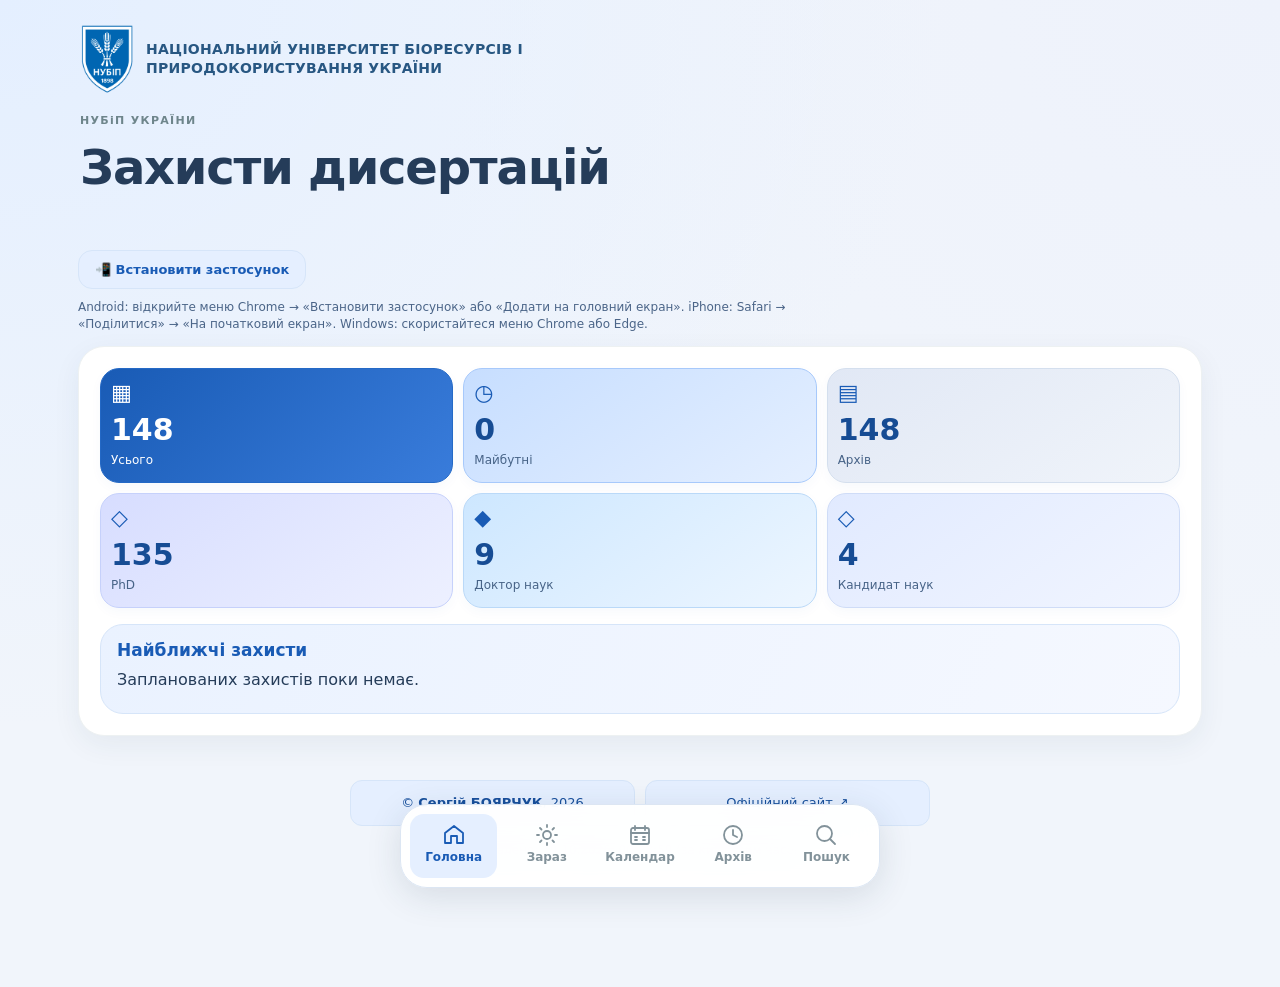
==== commit 6944e10b: "Add files via upload" ====
--- a/index.html
+++ b/index.html
@@ -461,7 +461,7 @@
 </script>
 <script src="./brand.js"></script>
 <script src="./theme.js?v=6"></script>
-<link rel="stylesheet" href="./cleanup.css?v=2">
+<link rel="stylesheet" href="./cleanup.css?v=3">
 
 </body>
 </html>
--- a/cleanup.css
+++ b/cleanup.css
@@ -29,3 +29,16 @@
 .cal-status-legend span:first-child{font-size:0}.cal-status-legend span:first-child::after{content:'● Майбутні захисти';font-size:12px;color:#195bb5}
 @media(max-width:850px){.search-panel .filters{grid-template-columns:minmax(0,1fr) minmax(0,1fr)}.search-query{grid-column:1/-1}.search-panel #clear{grid-column:1/-1}}
 @media(max-width:520px){.search-panel #search-title{font-size:20px}.search-panel .filters{gap:12px 10px}.footer-line{gap:8px}footer .app-owner,footer .official-page-button{font-size:11px;padding:10px 6px}.stat{min-height:108px}.mobile-nav button{font-size:10px!important}.panel{border-radius:22px!important}}
+
+/* Preview: brighter blue statistics, within the Office palette. */
+.dashboard .stats{gap:10px!important}
+.dashboard .stat{border:1px solid #d2e2fb;box-shadow:0 4px 12px #195bb509;min-height:115px;overflow:hidden}
+.dashboard .stat:nth-child(1){background:linear-gradient(135deg,#195bb5,#397cdb)!important;border-color:#2469c6}
+.dashboard .stat:nth-child(1) b,.dashboard .stat:nth-child(1) small,.dashboard .stat:nth-child(1)::before{color:white!important}
+.dashboard .stat:nth-child(2){background:linear-gradient(145deg,#c7deff,#e4efff)!important;border-color:#a7c9fb}
+.dashboard .stat:nth-child(3){background:linear-gradient(145deg,#e1e8f5,#f0f4fa)!important;border-color:#d4dfee}
+.dashboard .stat:nth-child(4){background:linear-gradient(145deg,#d7ddff,#edf0ff)!important;border-color:#c6d1fb}
+.dashboard .stat:nth-child(5){background:linear-gradient(145deg,#cde7ff,#edf6ff)!important;border-color:#bad9f8}
+.dashboard .stat:nth-child(6){background:linear-gradient(145deg,#e1eaff,#f1f5ff)!important;border-color:#cfdcf7}
+.dashboard .stat:nth-child(n+2) b{color:#164c94!important}.dashboard .stat:nth-child(n+2) small{color:#476387!important}
+.dashboard .stat::before{font-size:22px!important;color:#195bb5!important}.dashboard .stat b{font-size:30px!important;font-weight:750}
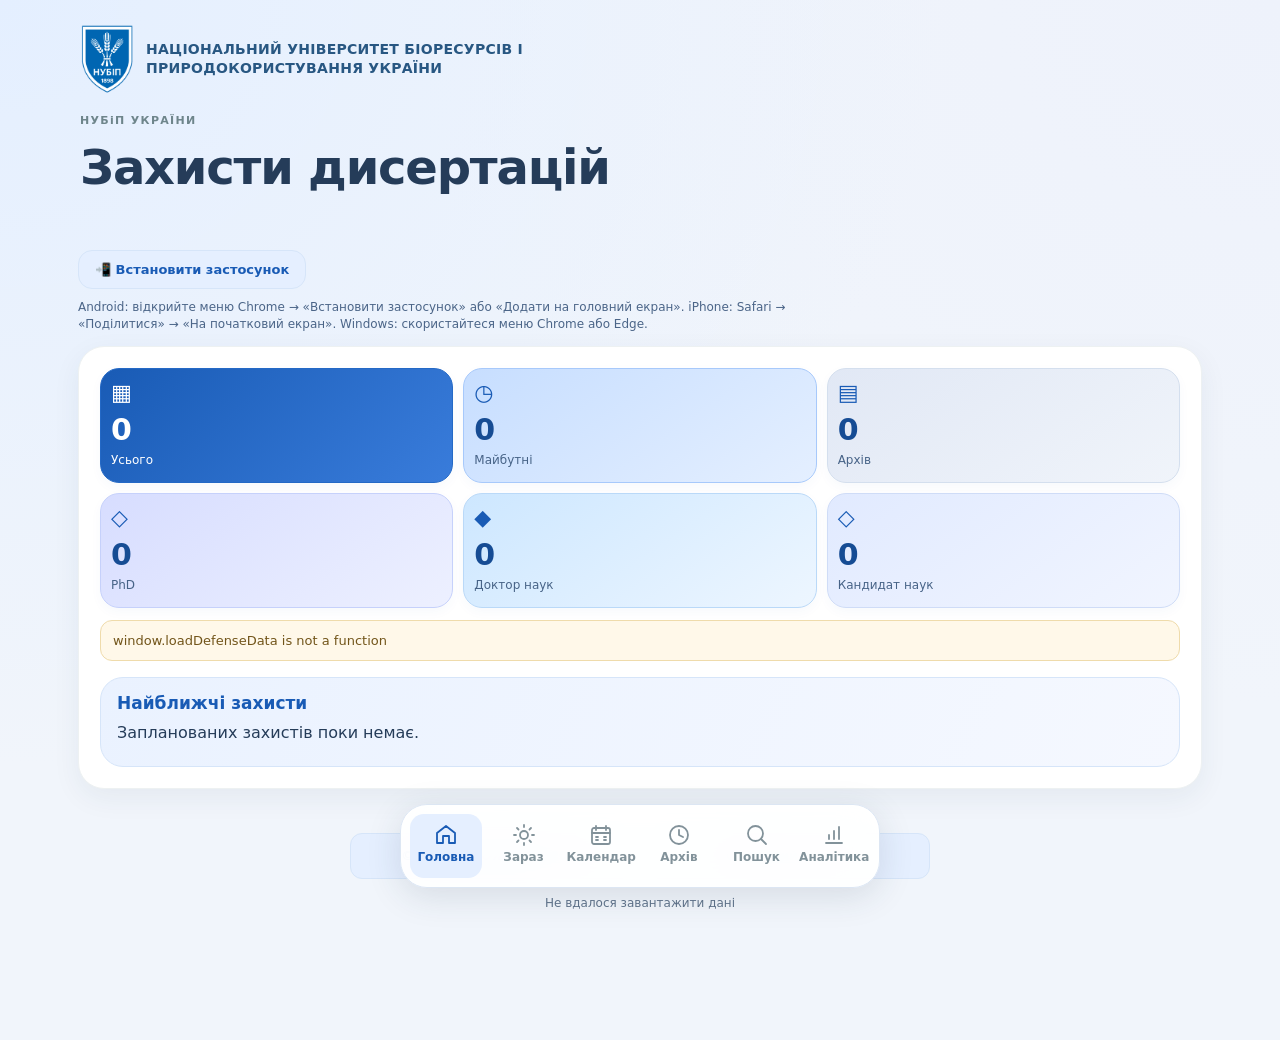
==== commit 994fb97e: "Add files via upload" ====
--- a/index.html
+++ b/index.html
@@ -168,6 +168,7 @@
 function countdown(date, time='') {
   const days = daysUntil(date);
   if (days<0) return {style:'past',text:`Від дати захисту ${dayWord(-days)==='день'?'минув':'минуло'} ${-days} ${dayWord(-days)}`};
+  if (days===0 && !isUpcoming({date,time})) return {style:'past',text:'Запланований час захисту минув (сьогодні о '+time+')'};
   if (days===0) return {style:'today',text:'Захист заплановано сьогодні'+(time?' о '+time:'')};
   if (days===1) return {style:'tomorrow',text:'До захисту залишився 1 день (завтра)'};
   return {style:days<=7?'soon':'far',text:`До захисту залишилося ${days} ${dayWord(days)}`};
@@ -194,6 +195,14 @@
   }
   return candidate;
 }
+// До архіву переносимо в момент початку захисту за київським часом.
+// Якщо час не вказано, запис залишається майбутнім до кінця дня.
+function isUpcoming(x, nowDay=today(), nowMs=Date.now()) {
+  if (x.date !== nowDay) return x.date > nowDay;
+  if (!validEventTime(x.time)) return true;
+  const [hour, minute] = String(x.time).trim().split(':').map(Number);
+  return nowMs < kyivTimeToUtcMs(x.date, hour, minute);
+}
 function icsUtc(ms){return new Date(ms).toISOString().replace(/[-:]/g,'').replace(/\.\d{3}Z$/,'Z');}
 function calendarRange(x) {
   const date=String(x.date||'');
@@ -227,7 +236,7 @@
 function calendarControls(x){
   const index=items.indexOf(x), range=calendarRange(x);
   if(index<0||!range)return '';
-  const future=x.date>=today();
+  const future=isUpcoming(x);
   const hourDisabled=(!future||!range.timed)?'disabled':'';
   return `<details class="event-actions" data-event-index="${index}">
     <summary>📅 Додати до календаря</summary>
@@ -273,7 +282,7 @@
   if(x.place)lines.push('LOCATION:'+icsText(x.place));
   if(officialUrl(x))lines.push('URL:'+officialUrl(x));
   const valid=['P7D','P1D',...(range.timed?['PT1H']:[])];
-  if(x.date>=today())for(const r of reminders){if(valid.includes(r))lines.push('BEGIN:VALARM','ACTION:DISPLAY','DESCRIPTION:'+icsText('Нагадування про захист дисертації'),'TRIGGER:-'+r,'END:VALARM');}
+  if(isUpcoming(x))for(const r of reminders){if(valid.includes(r))lines.push('BEGIN:VALARM','ACTION:DISPLAY','DESCRIPTION:'+icsText('Нагадування про захист дисертації'),'TRIGGER:-'+r,'END:VALARM');}
   lines.push('END:VEVENT','END:VCALENDAR');
   return lines.map(foldIcs).join('\r\n')+'\r\n';
 }
@@ -300,8 +309,7 @@
 
 function setTabs() { document.querySelectorAll('[data-tab]').forEach(b => b.classList.toggle('active',b.dataset.tab===tab)); }
 function nextDefense() {
-  const now = today();
-  const future = items.filter(x=>x.date>=now).sort((a,b)=>(a.date+' '+(a.time||'')).localeCompare(b.date+' '+(b.time||'')));
+  const future = items.filter(x=>isUpcoming(x)).sort((a,b)=>(a.date+' '+(a.time||'')).localeCompare(b.date+' '+(b.time||'')));
   const box = $('nextDefense');
   if (!future.length) {box.hidden=true;box.innerHTML='';return;}
   const x=future[0];
@@ -367,21 +375,22 @@
 }
 
 function render() {
-  const now=today();
+  const now=today(), nowMs=Date.now();
+  const futureItems=new Set(items.filter(x=>isUpcoming(x,now,nowMs)));
   if ($('q').value.trim()) { tab='all'; day=''; setTabs(); }
   const years=[...new Set(items.map(x=>x.date.slice(0,4)))].sort().reverse();
   const current=$('year').value;
   $('year').innerHTML='<option value="">Усі роки</option>'+years.map(y=>`<option value="${y}">${y}</option>`).join('');
   $('year').value=current;
   $('all').textContent=items.length;
-  $('future').textContent=items.filter(x=>x.date>=now).length;
-  $('past').textContent=items.filter(x=>x.date<now).length;
+  $('future').textContent=futureItems.size;
+  $('past').textContent=items.length-futureItems.size;
   $('phd').textContent=items.filter(x=>x.degree==='PhD').length;
   $('doctor').textContent=items.filter(x=>x.degree==='Доктор наук').length;
   $('candidate').textContent=items.filter(x=>x.degree==='Кандидат наук').length;
   const q=$('q').value.toLocaleLowerCase('uk-UA').trim(), degree=$('degree').value;
   const filtered=items.filter(x=>
-    (tab==='all'||tab==='calendar'||(tab==='future'?x.date>=now:tab==='past'?x.date<now:false)) &&
+    (tab==='all'||tab==='calendar'||(tab==='future'?futureItems.has(x):tab==='past'?!futureItems.has(x):false)) &&
     (!day||x.date===day) && (!current||x.date.startsWith(current)) &&
     (!degree||(degree==='unknown'?!x.degree:x.degree===degree)) &&
     matchesSearch(x, q)
@@ -419,9 +428,7 @@
 }
 async function load() {
   try {
-    const r=await fetch('./data.json',{cache:'no-cache'});
-    if(!r.ok)throw Error('Не вдалося отримати data.json');
-    const data=await r.json();items=data.items||[];
+    const data=await window.loadDefenseData();items=data.items;
     $('status').textContent = data.updated_at
       ? 'Оновлено: ' + new Date(data.updated_at).toLocaleString('uk-UA', {
           timeZone: 'Europe/Kyiv'
@@ -441,8 +448,12 @@
 $('next').onclick=()=>{view.setMonth(view.getMonth()+1);calendar();};
 $('resetDay').onclick=()=>{day='';render();};
 load();
-let lastRenderedDate=today();
-setInterval(()=>{const current=today();if(current!==lastRenderedDate){lastRenderedDate=current;render();}},60000);
+// Підтримуємо актуальні списки під час відкритої вкладки та після повернення в застосунок.
+function statusClock(){const now=today();return now+'|'+items.filter(x=>isUpcoming(x,now)).length;}
+let lastRenderedState=statusClock();
+function updateByClock(){const state=statusClock();if(state!==lastRenderedState){lastRenderedState=state;render();}}
+setInterval(updateByClock,15000);
+document.addEventListener('visibilitychange',()=>{if(!document.hidden)updateByClock();});
 
 let deferredInstallPrompt=null;
 const installButton=$('installApp'),installHelp=$('installHelp');
@@ -460,13 +471,9 @@
 if('serviceWorker' in navigator){window.addEventListener('load',()=>navigator.serviceWorker.register('./service-worker.js').catch(err=>console.warn('Service Worker:',err)));}
 </script>
 <script src="./brand.js"></script>
-<script src="./theme.js?v=6"></script>
+<script src="./data-source.js"></script>
+<script src="./theme.js?v=9"></script>
 <link rel="stylesheet" href="./cleanup.css?v=3">
 
 </body>
 </html>
-
-
-
-
-
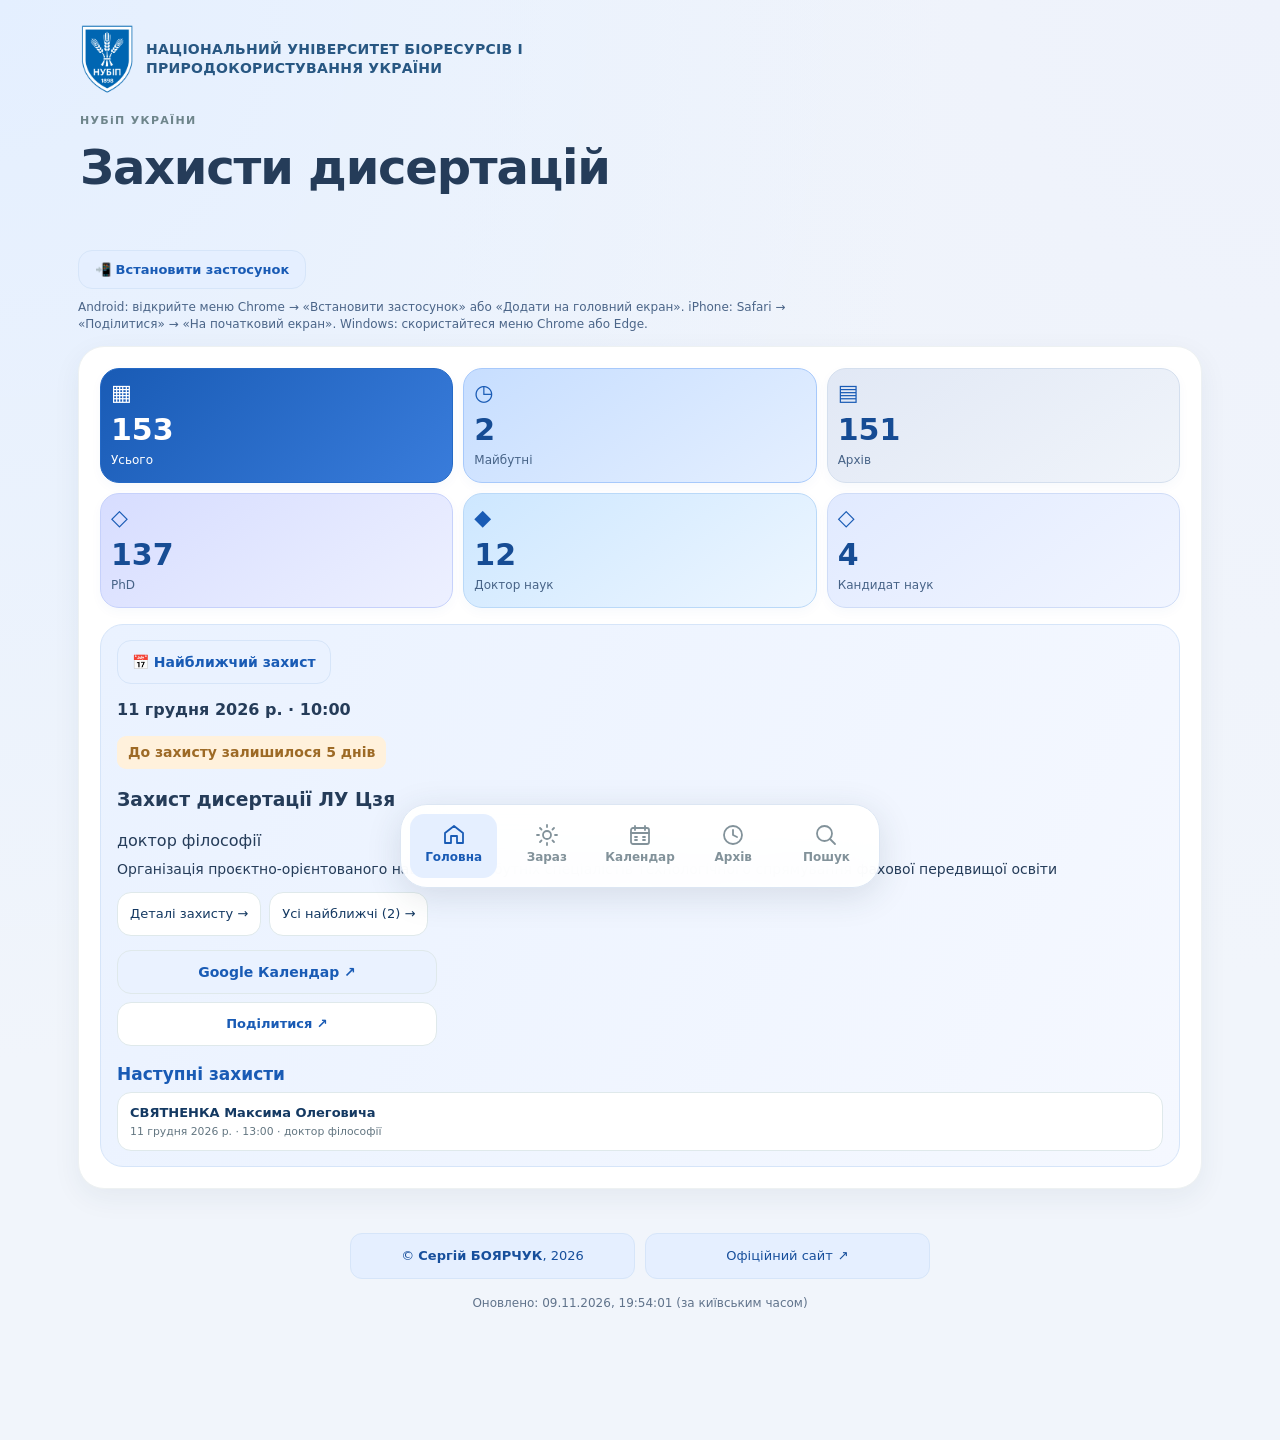
==== commit f983c141: "Add files via upload" ====
--- a/index.html
+++ b/index.html
@@ -1,479 +1,480 @@
-<!doctype html>
-<html lang="uk">
-<head>
-<meta charset="utf-8">
-<meta name="viewport" content="width=device-width, initial-scale=1">
-<title>Захисти дисертацій — НУБіП України</title>
-<meta name="theme-color" content="#103b75">
-<meta name="application-name" content="Захисти НУБіП">
-<meta name="apple-mobile-web-app-capable" content="yes">
-<meta name="apple-mobile-web-app-status-bar-style" content="default">
-<meta name="apple-mobile-web-app-title" content="Захисти НУБіП">
-<link rel="manifest" href="./manifest.webmanifest">
-<link rel="icon" type="image/png" sizes="192x192" href="./icon-192.png">
-<link rel="apple-touch-icon" href="./icon-192.png">
-<style>
-:root{font-family:system-ui,-apple-system,'Segoe UI',sans-serif;color:#163454;background:#f3f7fd}
-*{box-sizing:border-box}body{margin:0}
-header{background:linear-gradient(110deg,#103b75,#2469b5);color:white;padding:35px max(18px,calc((100vw - 1140px)/2)) 52px}
-h1{margin:6px 0;font-size:clamp(26px,4vw,43px)}header p{opacity:.9}.tag{font-size:12px;letter-spacing:.12em;font-weight:800}
-main{max-width:1140px;margin:-24px auto 60px;padding:0 18px}
-.panel,.card{background:white;border:1px solid #dce7f5;border-radius:16px;box-shadow:0 4px 20px #173e7712}
-.panel{padding:18px;margin-bottom:18px}.row{display:flex;gap:12px;align-items:center;flex-wrap:wrap;justify-content:space-between}
-.stats{display:flex;gap:25px;flex-wrap:wrap}.stat b{display:block;font-size:26px;color:#185caa}
-.stat small,.muted{font-size:13px;color:#5c7390}
-button,select,input{font:inherit;border:1px solid #cbdaf0;border-radius:10px;padding:10px 12px;background:white;color:#143962}
-button{cursor:pointer}button.active,.primary{background:#185caa;color:white;border-color:#185caa}
-.tabs,.filters{display:flex;gap:9px;flex-wrap:wrap}.filters{margin-top:14px}.filters input{flex:1;min-width:190px}
-.layout{display:grid;grid-template-columns:1fr 300px;gap:18px}.cards{display:grid;gap:12px}
-.card{padding:19px}.card h3{margin:10px 0;font-size:20px}.card p{line-height:1.55;margin:8px 0}
-.pill{display:inline-block;background:#e7f1ff;color:#225b9c;border-radius:30px;padding:5px 10px;font-size:12px;font-weight:700}
-.pill.blue{background:#e7effd;color:#22579d}.pill.orange{background:#fff0dd;color:#9c5100}
-.pill.gray{background:#f0f2f0;color:#5f748e}.card a,.next-defense a{color:#185caa;font-weight:700}
-.date{font-weight:800;color:#225b9c}.calendar{position:sticky;top:16px}
-.month{display:flex;align-items:center;justify-content:space-between;margin-bottom:12px}
-.grid{display:grid;grid-template-columns:repeat(7,1fr);gap:4px;text-align:center}
-.grid button{padding:8px 0;border:0;border-radius:8px;font-size:12px}
-.grid button.has{background:#dcecff;color:#164d91;font-weight:800}
-.grid button.chosen{background:#185caa;color:white}
-.grid span{font-size:11px;color:#6b7e99;padding:7px 0}
-.empty{padding:34px;text-align:center;background:white;border:1px dashed #c7d9ed;border-radius:16px;color:#5c7390}
-.notice{background:#fff8e9;border:1px solid #efdbab;color:#72551a;border-radius:12px;padding:12px;margin-top:12px;font-size:13px}
-footer{text-align:center;font-size:12px;color:#5c7390;padding:18px}
-.install-app{border:1px solid #b7d3f4;background:#e7f1ff;color:#103b75;border-radius:11px;padding:11px 16px;font:inherit;font-weight:700;cursor:pointer;margin:10px 0}
-.install-app:hover{background:#d9eaff}.install-help{font-size:13px;color:#4b6588;line-height:1.45;margin:0 0 12px}.install-app[hidden]{display:none!important}
-.countdown{display:inline-flex;gap:6px;align-items:center;max-width:100%;padding:7px 11px;margin:8px 0 1px;border-radius:9px;font-size:13px;font-weight:750;line-height:1.4}
-.countdown.far{background:#e7f1ff;color:#164c8a}
-.countdown.soon{background:#fff1df;color:#92520b}
-.countdown.tomorrow{background:#ffedf0;color:#a12d46}
-.countdown.today{background:#e6f7ed;color:#146b42}
-.countdown.past{background:#f0f3f7;color:#65768a}
-.next-defense{margin-top:16px;padding:15px 16px;background:linear-gradient(110deg,#e6f1ff,#f5f9ff);border:1px solid #bad6f6;border-radius:13px}
-.next-defense h2{margin:0 0 8px;font-size:17px;color:#163b71}
-.next-defense p{margin:6px 0;line-height:1.5}.next-defense .countdown{font-size:14px}
-
-/* Експорт події в календар та нагадування */
-.event-actions{margin-top:14px;padding-top:12px;border-top:1px solid #e0eaf6}
-.event-actions summary{cursor:pointer;display:list-item;color:#185caa;font-weight:750;padding:8px 0;line-height:1.5}
-.event-actions summary:focus-visible,.event-buttons a:focus-visible,.event-buttons button:focus-visible{outline:3px solid #f0ae43;outline-offset:3px}
-.event-tools{margin-top:10px;padding:13px;background:#f5f9ff;border:1px solid #dce8f8;border-radius:10px}
-.reminder-options{border:0;margin:0;padding:0;min-width:0}
-.reminder-options legend{font-weight:700;font-size:14px;margin-bottom:6px}
-.reminder-checks{display:flex;flex-wrap:wrap;gap:7px 18px}
-.reminder-checks label{display:inline-flex;align-items:center;gap:6px;min-height:36px;font-size:14px;cursor:pointer}
-.reminder-checks input[type=checkbox]{appearance:auto;accent-color:#185caa;min-width:18px;width:18px;height:18px;margin:0;padding:0;border:0;border-radius:3px}
-.reminder-checks label:has(input:disabled){opacity:.6;cursor:not-allowed}
-.event-buttons{display:flex;gap:9px;flex-wrap:wrap;margin-top:11px}
-.event-buttons button,.event-buttons a{font:inherit;font-size:14px;font-weight:700;text-decoration:none;min-height:44px;display:inline-flex;align-items:center;justify-content:center;border-radius:9px;padding:10px 12px;cursor:pointer}
-.event-buttons .download-ics{background:#185caa;color:white;border:1px solid #185caa}
-.event-buttons .google-event{background:#fff;border:1px solid #aac8ef;color:#185caa}
-.event-help{font-size:12px;color:#536d8c;line-height:1.5;margin:9px 0 0}
-@media(max-width:790px){.layout{grid-template-columns:1fr}.calendar{position:static;order:-1}header{padding:24px 20px 45px}}
-/* Приховуємо старий календар */
-.layout > aside.calendar {
-    display: none !important;
-}
-
-/* Прибираємо порожнє місце після старого календаря */
-.layout {
-    display: block !important;
-}
-.app-owner{margin-top:14px;color:#536d68;font-size:13px;line-height:1.6}
-.app-owner strong{color:#157b70;font-weight:750}
-</style>
-</head>
-<body>
-<header>
-  <div class="tag">НУБіП УКРАЇНИ</div>
-  <h1>Захисти дисертацій</h1>
-  
-</header>
-<aside id="pwaPanel" style="max-width:1140px;margin:12px auto 0;padding:0 18px">
-  <button id="installApp" class="install-app" type="button">📲 Встановити застосунок</button>
-  <p class="install-help" id="installHelp">Android: відкрийте меню Chrome → «Встановити застосунок» або «Додати на головний екран». iPhone: Safari → «Поділитися» → «На початковий екран». Windows: скористайтеся меню Chrome або Edge.</p>
-</aside>
-<main>
-  <section class="panel dashboard" aria-label="Огляд захистів">
-    <div class="row">
-      <div class="stats">
-        <div class="stat"><b id="all">—</b><small>Усього</small></div>
-        <div class="stat"><b id="future">—</b><small>Майбутні</small></div>
-        <div class="stat"><b id="past">—</b><small>Архів</small></div>
-        <div class="stat"><b id="phd">—</b><small>PhD</small></div>
-        <div class="stat"><b id="doctor">—</b><small>Доктор наук</small></div>
-        <div class="stat"><b id="candidate">—</b><small>Кандидат наук</small></div>
-      </div>
-
-    </div>
-
-    <div id="notice" class="notice" hidden></div>
-    <div id="nextDefense" class="next-defense" hidden aria-live="polite"></div>
-  </section>
-  <section class="panel search-panel" aria-labelledby="search-title">
-    <h2 id="search-title">Пошук захистів</h2>
-    <div class="tabs">
-      <button data-tab="future" class="active" type="button">Найближчі</button>
-      <button data-tab="calendar" type="button">Календар</button>
-      <button data-tab="past" type="button">Архів</button>
-      <button data-tab="all" type="button">Усі захисти</button>
-    </div>
-    <div class="filters">
-      <label class="search-query"><span>Здобувач, тема, спеціальність або рада</span><div class="query-field"><svg viewBox="0 0 24 24" fill="none" stroke="currentColor" stroke-width="1.8" aria-hidden="true"><circle cx="10.5" cy="10.5" r="7.5"/><path d="m16 16 5 5"/></svg><input id="q" type="search" placeholder="Введіть прізвище або ключове слово" autocomplete="off"></div></label>
-      <label class="degree-filter"><span>Науковий ступінь</span><select id="degree" aria-label="Науковий ступінь">
-        <option value="">Усі ступені</option>
-        <option value="PhD">Доктор філософії (PhD)</option>
-        <option value="Доктор наук">Доктор наук</option>
-        <option value="Кандидат наук">Кандидат наук</option>
-        <option value="unknown">Ступінь не визначено</option>
-      </select></label>
-      <label class="year-filter"><span>Рік захисту</span><select id="year" aria-label="Рік"><option value="">Усі роки</option></select></label>
-      <button id="clear" type="button">Скинути</button>
-    </div>
-  </section>
-  <div class="layout">
-    <section>
-      <div class="row" style="margin-bottom:12px">
-        <h2 id="heading" style="margin:0;font-size:21px">Найближчі захисти</h2>
-        <span class="muted" id="count"></span>
-      </div>
-      <div id="cards" class="cards"></div>
-    </section>
-    <aside class="panel calendar">
-      <div class="month">
-        <button id="prev" type="button" aria-label="Попередній місяць">‹</button>
-        <b id="month"></b>
-        <button id="next" type="button" aria-label="Наступний місяць">›</button>
-      </div>
-      <div class="grid" id="grid"></div>
-      <p class="muted">Сині дати — заплановані або проведені захисти. Натисніть дату для перегляду.</p>
-      <button id="resetDay" type="button" style="width:100%">Усі дати</button>
-    </aside>
-  </div>
-  <footer><div class="footer-line"><span class="app-owner">© <strong>Сергій БОЯРЧУК</strong>, 2026</span><a class="official-page-button" href="https://nubip.edu.ua/defend" target="_blank" rel="noopener noreferrer">Офіційний сайт <span aria-hidden="true">↗</span></a></div><p id="status" class="updated-date" role="status">Завантаження даних…</p></footer>
-</main>
-<script>
-const $ = id => document.getElementById(id);
-let items = [], tab = 'home', day = '', view = new Date();
-view.setDate(1);
-// Дати захистів трактуємо як календарні дати за Києвом.
-function today() {
-  try { return new Intl.DateTimeFormat('sv-SE', {timeZone:'Europe/Kyiv', year:'numeric',month:'2-digit',day:'2-digit'}).format(new Date()); }
-  catch(e) { const d = new Date(); return `${d.getFullYear()}-${String(d.getMonth()+1).padStart(2,'0')}-${String(d.getDate()).padStart(2,'0')}`; }
-}
-const esc = s => String(s || '').replace(/[&<>"']/g, c => ({'&':'&amp;','<':'&lt;','>':'&gt;','"':'&quot;',"'":'&#39;'}[c]));
-const nice = d => new Date(d+'T12:00:00').toLocaleDateString('uk-UA', {day:'numeric',month:'long',year:'numeric'});
-const dateAsUTC = d => Date.UTC(Number(d.slice(0,4)), Number(d.slice(5,7))-1, Number(d.slice(8,10)));
-function daysUntil(date) { return Math.round((dateAsUTC(date)-dateAsUTC(today()))/86400000); }
-function dayWord(n) { const a=n%10,b=n%100; return b>=11&&b<=14 ? 'днів' : a===1 ? 'день' : a>=2&&a<=4 ? 'дні' : 'днів'; }
-function countdown(date, time='') {
-  const days = daysUntil(date);
-  if (days<0) return {style:'past',text:`Від дати захисту ${dayWord(-days)==='день'?'минув':'минуло'} ${-days} ${dayWord(-days)}`};
-  if (days===0 && !isUpcoming({date,time})) return {style:'past',text:'Запланований час захисту минув (сьогодні о '+time+')'};
-  if (days===0) return {style:'today',text:'Захист заплановано сьогодні'+(time?' о '+time:'')};
-  if (days===1) return {style:'tomorrow',text:'До захисту залишився 1 день (завтра)'};
-  return {style:days<=7?'soon':'far',text:`До захисту залишилося ${days} ${dayWord(days)}`};
-}
-function countdownMarkup(x) {const c=countdown(x.date,x.time);return `<div class="countdown ${c.style}">${esc(c.text)}</div>`;}
-// Календарний запис: початок за київським часом, орієнтовна тривалість 1 год.
-const KYIV_TZ = 'Europe/Kyiv';
-function validEventTime(t) {
-  const m=/^(\d{1,2}):(\d{2})$/.exec(String(t||'').trim());
-  return !!m && Number(m[1])<24 && Number(m[2])<60;
-}
-// Для файлу .ics використовуємо UTC — це коректно враховує літній/зимовий час у Києві.
-function kyivTimeToUtcMs(date, hour, minute){
-  const wall=dateAsUTC(date)+(hour*60+minute)*60000;
-  const formatter=new Intl.DateTimeFormat('en-GB',{timeZone:KYIV_TZ,
-    year:'numeric',month:'2-digit',day:'2-digit',hour:'2-digit',minute:'2-digit',hourCycle:'h23'});
-  let candidate=wall;
-  for(let i=0;i<4;i++){
-    const parts=Object.fromEntries(formatter.formatToParts(new Date(candidate)).map(p=>[p.type,p.value]));
-    const local=Date.UTC(Number(parts.year),Number(parts.month)-1,Number(parts.day),Number(parts.hour),Number(parts.minute));
-    const difference=wall-local;
-    if(!difference)break;
-    candidate+=difference;
-  }
-  return candidate;
-}
-// До архіву переносимо в момент початку захисту за київським часом.
-// Якщо час не вказано, запис залишається майбутнім до кінця дня.
-function isUpcoming(x, nowDay=today(), nowMs=Date.now()) {
-  if (x.date !== nowDay) return x.date > nowDay;
-  if (!validEventTime(x.time)) return true;
-  const [hour, minute] = String(x.time).trim().split(':').map(Number);
-  return nowMs < kyivTimeToUtcMs(x.date, hour, minute);
-}
-function icsUtc(ms){return new Date(ms).toISOString().replace(/[-:]/g,'').replace(/\.\d{3}Z$/,'Z');}
-function calendarRange(x) {
-  const date=String(x.date||'');
-  if(!/^\d{4}-\d{2}-\d{2}$/.test(date)) return null;
-  const d=date.replace(/-/g,'');
-  if (!validEventTime(x.time)) {
-    const following=new Date(dateAsUTC(date)+86400000).toISOString().slice(0,10).replace(/-/g,'');
-    return {timed:false,start:d,end:following};
-  }
-  const [hour,min]=x.time.split(':').map(Number);
-  const start=d+'T'+String(hour).padStart(2,'0')+String(min).padStart(2,'0')+'00';
-  const end=new Date(dateAsUTC(date)+(hour*60+min+60)*60000).toISOString().replace(/[-:]/g,'').slice(0,15);
-  const utcStart=kyivTimeToUtcMs(date,hour,min);
-  return {timed:true,start,end,utcStart:icsUtc(utcStart),utcEnd:icsUtc(utcStart+3600000)};
-}
-function eventTitle(x){return 'Захист дисертації '+(x.person_original||x.person||x.title||'НУБіП України');}
-function officialUrl(x){try{const u=new URL(x.url);return u.protocol==='https:'&&['nubip.edu.ua','www.nubip.edu.ua'].includes(u.hostname)?u.href:'';}catch{return '';}}
-function eventDetails(x, range){
-  return [x.topic?'Тема: '+x.topic:'',x.degree_full?'Науковий ступінь: '+x.degree_full:'',
-    x.specialty?'Спеціальність: '+x.specialty:'',x.council?'Спеціалізована вчена рада: '+x.council:'',
-    range.timed?'Орієнтовна тривалість у календарі — 1 година.':'Час захисту не вказано; подію додано на весь день.',
-    officialUrl(x)?'Офіційне повідомлення: '+officialUrl(x):''].filter(Boolean).join('\n');
-}
-function googleEventLink(x){
-  const range=calendarRange(x);if(!range)return '#';
-  const params=new URLSearchParams({action:'TEMPLATE',text:eventTitle(x),dates:range.start+'/'+range.end,
-    details:eventDetails(x,range),ctz:KYIV_TZ});
-  if(x.place)params.set('location',x.place);
-  return 'https://calendar.google.com/calendar/render?'+params.toString();
-}
-function calendarControls(x){
-  const index=items.indexOf(x), range=calendarRange(x);
-  if(index<0||!range)return '';
-  const future=isUpcoming(x);
-  const hourDisabled=(!future||!range.timed)?'disabled':'';
-  return `<details class="event-actions" data-event-index="${index}">
-    <summary>📅 Додати до календаря</summary>
-    <div class="event-tools">
-      ${future?`<fieldset class="reminder-options"><legend>Нагадування для файлу календаря:</legend><div class="reminder-checks">
-        <label><input type="checkbox" data-alarm="P7D"> За 7 днів</label>
-        <label><input type="checkbox" data-alarm="P1D" checked> За 1 день</label>
-        <label><input type="checkbox" data-alarm="PT1H" ${range.timed?'checked':''} ${hourDisabled}> За 1 годину</label>
-      </div></fieldset>`:'<p class="muted">Дата минула — нагадування не додаються.</p>'}
-      ${!range.timed?'<p class="event-help">Час на сайті не вказано: це подія на весь день, нагадування за годину недоступне.</p>':''}
-      <div class="event-buttons">
-        <button type="button" class="download-ics" aria-label="Завантажити подію з обраними нагадуваннями">⬇ Зберегти у календар (.ics)</button>
-        <a class="google-event" href="${esc(googleEventLink(x))}" target="_blank" rel="noopener noreferrer">Google Календар ↗</a>
-      </div>
-      <p class="event-help">Обрані нагадування додаються до файлу .ics; їх підтримка залежить від календаря та дозволу на сповіщення. У Google Календарі налаштуйте нагадування під час збереження події.</p>
-    </div>
-  </details>`;
-}
-function icsText(v){return String(v||'').replace(/\\/g,'\\\\').replace(/\r\n|\r|\n/g,'\\n').replace(/;/g,'\\;').replace(/,/g,'\\,');}
-function foldIcs(line){
-  let chunk='',bytes=0,result='';
-  const encoder=new TextEncoder();
-  for(const ch of line){
-    const size=encoder.encode(ch).length;
-    if(bytes+size>75){result+=chunk+'\r\n ';chunk='';bytes=1;}
-    chunk+=ch;bytes+=size;
-  }
-  return result+chunk;
-}
-function eventUid(x){
-  let hash=2166136261;
-  for(const ch of (officialUrl(x)||eventTitle(x))){hash^=ch.codePointAt(0);hash=Math.imul(hash,16777619);}
-  return (hash>>>0).toString(16)+'@nubip-defenses.github.io';
-}
-function icsEvent(x, reminders){
-  const range=calendarRange(x);if(!range)throw Error('Некоректна дата захисту');
-  const timestamp=new Date().toISOString().replace(/[-:]/g,'').replace(/\.\d{3}Z$/,'Z');
-  const lines=['BEGIN:VCALENDAR','VERSION:2.0','PRODID:-//NUBiP Ukraine//Defense Calendar//UK',
-    'CALSCALE:GREGORIAN','BEGIN:VEVENT','UID:'+eventUid(x),'DTSTAMP:'+timestamp];
-  if(range.timed){lines.push('DTSTART:'+range.utcStart,'DTEND:'+range.utcEnd);}
-  else {lines.push('DTSTART;VALUE=DATE:'+range.start,'DTEND;VALUE=DATE:'+range.end);}
-  lines.push('SUMMARY:'+icsText(eventTitle(x)),'DESCRIPTION:'+icsText(eventDetails(x,range)));
-  if(x.place)lines.push('LOCATION:'+icsText(x.place));
-  if(officialUrl(x))lines.push('URL:'+officialUrl(x));
-  const valid=['P7D','P1D',...(range.timed?['PT1H']:[])];
-  if(isUpcoming(x))for(const r of reminders){if(valid.includes(r))lines.push('BEGIN:VALARM','ACTION:DISPLAY','DESCRIPTION:'+icsText('Нагадування про захист дисертації'),'TRIGGER:-'+r,'END:VALARM');}
-  lines.push('END:VEVENT','END:VCALENDAR');
-  return lines.map(foldIcs).join('\r\n')+'\r\n';
-}
-function downloadCalendarEvent(x,reminders){
-  const content=icsEvent(x,reminders);
-  const blob=new Blob([content],{type:'text/calendar;charset=utf-8'});
-  const url=URL.createObjectURL(blob);
-  const a=document.createElement('a');a.href=url;
-  a.download='zakhyst-'+x.date+'-'+eventUid(x).split('@')[0]+'.ics';
-  document.body.appendChild(a);a.click();a.remove();
-  setTimeout(()=>URL.revokeObjectURL(url),30000);
-}
-function onCalendarDownload(ev){
-  const btn=ev.target.closest('button.download-ics');
-  if(!btn)return;
-  const block=btn.closest('[data-event-index]');
-  const index=Number(block?.dataset.eventIndex);
-  if(!Number.isInteger(index)||index<0||index>=items.length)return;
-  const reminders=[...block.querySelectorAll('input[data-alarm]:checked:not(:disabled)')].map(el=>el.dataset.alarm);
-  downloadCalendarEvent(items[index],reminders);
-}
-$('cards').addEventListener('click',onCalendarDownload);
-$('nextDefense').addEventListener('click',onCalendarDownload);
-
-function setTabs() { document.querySelectorAll('[data-tab]').forEach(b => b.classList.toggle('active',b.dataset.tab===tab)); }
-function nextDefense() {
-  const future = items.filter(x=>isUpcoming(x)).sort((a,b)=>(a.date+' '+(a.time||'')).localeCompare(b.date+' '+(b.time||'')));
-  const box = $('nextDefense');
-  if (!future.length) {box.hidden=true;box.innerHTML='';return;}
-  const x=future[0];
-  box.hidden=false;
-  box.innerHTML=`<h2>Найближчий захист</h2><div>${countdownMarkup(x)}</div><p><strong>${nice(x.date)}${x.time?' · '+esc(x.time):''}</strong></p><p>Захист дисертації ${esc(x.person_original||x.person||x.title)}</p><p><a href="${esc(x.url)}" target="_blank" rel="noopener noreferrer">Переглянути повідомлення ↗</a></p>${calendarControls(x)}`;
-}
-function searchTokens(value) {
-  return String(value || '').normalize('NFC').toLocaleLowerCase('uk-UA')
-    .replace(/[’ʼ']/g, '').match(/[\p{L}\p{N}]+/gu) || [];
-}
-// Generate common Ukrainian surname case forms, preserving exact/partial search.
-function surnameForms(name) {
-  const forms = new Set([name]);
-  const add = (stem, endings) => { if (stem.length >= 3) endings.forEach(end => forms.add(stem + end)); };
-  if (/[о]$/.test(name)) add(name.slice(0,-1), ['о','а','у','ом','ові']);
-  if (/[а]$/.test(name)) {
-    add(name.slice(0,-1), ['о','а','и','і','ою']);
-    forms.add(name.slice(0,-1));
-  }
-  if (/[я]$/.test(name)) {
-    add(name.slice(0,-1), ['ь','я','ю','ем','еві']);
-  }
-  if (/ь$/.test(name)) add(name.slice(0,-1), ['ь','я','ю','ем','еві']);
-  if (/й$/.test(name)) add(name.slice(0,-1), ['й','я','ю','єм','єві']);
-  if (/[бвгґджзклмнпрстфхцчшщ]$/.test(name))
-    add(name, ['','а','у','ом','ові']);
-  for (const [ending, replacements] of [
-    ['ський',['ський','ського','ському','ським']],
-    ['цький',['цький','цького','цькому','цьким']],
-    ['зький',['зький','зького','зькому','зьким']],
-    ['ець',['ець','ця','цю','цем','цеві']],
-    ['єць',['єць','йця','йцю','йцем','йцеві']],
-    ['ій',['ій','ія','ію','ієм','ієві']],
-    ['ий',['ий','ого','ому','им']],
-    ['а',['а','и','і','ою']],
-    ['я',['я','і','ею']]
-  ]) {
-    for (const suffix of replacements) if (name.endsWith(suffix))
-      add(name.slice(0,-suffix.length), replacements);
-  }
-  // Restore nominative consonant surnames from common oblique forms.
-  for (const ending of ['ові','еві','єві','ом','ем','єм','у','ю']) {
-    if (name.endsWith(ending)) {
-      const stem=name.slice(0,-ending.length);
-      if (stem.length >= 3) { forms.add(stem); forms.add(stem+'о'); forms.add(stem+'ь'); forms.add(stem+'й'); }
-    }
-  }
-  return forms;
-}
-function surnameMatches(a, b) {
-  if (a.length < 4 || b.length < 4) return a === b;
-  const forms = surnameForms(a);
-  return [...surnameForms(b)].some(form => forms.has(form));
-}
-function matchesSearch(entry, query) {
-  const tokens = searchTokens(query);
-  const words = searchTokens([entry.title,entry.person,entry.person_original,entry.person_display,
-    entry.topic,entry.place,entry.degree,entry.degree_full,entry.council,entry.specialty].join(' '));
-  const names = [entry.person,entry.person_original,entry.person_display]
-    .filter(Boolean).map(name => searchTokens(name)[0]).filter(Boolean);
-  return tokens.every(token => words.some(word => word.includes(token)) ||
-    names.some(name => surnameMatches(token, name)));
-}
-
-function render() {
-  const now=today(), nowMs=Date.now();
-  const futureItems=new Set(items.filter(x=>isUpcoming(x,now,nowMs)));
-  if ($('q').value.trim()) { tab='all'; day=''; setTabs(); }
-  const years=[...new Set(items.map(x=>x.date.slice(0,4)))].sort().reverse();
-  const current=$('year').value;
-  $('year').innerHTML='<option value="">Усі роки</option>'+years.map(y=>`<option value="${y}">${y}</option>`).join('');
-  $('year').value=current;
-  $('all').textContent=items.length;
-  $('future').textContent=futureItems.size;
-  $('past').textContent=items.length-futureItems.size;
-  $('phd').textContent=items.filter(x=>x.degree==='PhD').length;
-  $('doctor').textContent=items.filter(x=>x.degree==='Доктор наук').length;
-  $('candidate').textContent=items.filter(x=>x.degree==='Кандидат наук').length;
-  const q=$('q').value.toLocaleLowerCase('uk-UA').trim(), degree=$('degree').value;
-  const filtered=items.filter(x=>
-    (tab==='all'||tab==='calendar'||(tab==='future'?futureItems.has(x):tab==='past'?!futureItems.has(x):false)) &&
-    (!day||x.date===day) && (!current||x.date.startsWith(current)) &&
-    (!degree||(degree==='unknown'?!x.degree:x.degree===degree)) &&
-    matchesSearch(x, q)
-  );
-  filtered.sort((a,b)=>(a.date+' '+(a.time||'')).localeCompare(b.date+' '+(b.time||''))*(tab==='past'?-1:1));
-  $('heading').textContent=({home:'Головна',future:'Майбутні захисти',past:'Архів захистів',all:'Усі захисти',calendar:'Календар захистів'})[tab]+(day?' · '+nice(day):'');
-  if(tab==='all') $('heading').textContent='Результати пошуку';
-  $('count').textContent=filtered.length+' записів';
-  $('cards').innerHTML=filtered.length?filtered.map(x=>`<article class="card">
-    <div class="row"><span class="date">${nice(x.date)} · ${esc(x.time||'час не вказано')}</span>
-      <span class="pill ${x.degree==='Доктор наук'?'blue':x.degree==='Кандидат наук'?'orange':x.degree?'':'gray'}">${esc(x.degree_full||(x.degree==='PhD'?'Доктор філософії (PhD)':x.degree||'Ступінь уточнюється'))}</span>
-    </div>
-    ${countdownMarkup(x)}
-    <h3>Захист дисертації ${esc(x.person_original||x.person||x.title)}</h3>
-    <p><strong>Тема:</strong> ${esc(x.topic||x.title)}</p>
-    ${x.specialty?`<p><strong>Спеціальність:</strong> ${esc(x.specialty)}</p>`:''}
-    ${x.council?`<p><strong>Рада:</strong> ${esc(x.council)}</p>`:''}
-    ${x.place?`<p><strong>Місце:</strong> ${esc(x.place)}</p>`:''}
-    <p><a href="${esc(x.url)}" target="_blank" rel="noopener noreferrer">Офіційна сторінка та документи ↗</a></p>
-    ${calendarControls(x)}
-  </article>`).join(''):'<div class="empty">За вибраними умовами записів немає. Спробуйте змінити фільтри.</div>';
-  nextDefense();calendar();
-}
-function calendar() {
-  const y=view.getFullYear(),m=view.getMonth(),first=(new Date(y,m,1).getDay()+6)%7,days=new Date(y,m+1,0).getDate();
-  $('month').textContent=view.toLocaleDateString('uk-UA',{month:'long',year:'numeric'});
-  let html=['Пн','Вт','Ср','Чт','Пт','Сб','Нд'].map(s=>`<span>${s}</span>`).join('')+'<span></span>'.repeat(first);
-  const dates=new Set(items.map(x=>x.date));
-  for(let i=1;i<=days;i++){
-    const d=`${y}-${String(m+1).padStart(2,'0')}-${String(i).padStart(2,'0')}`;
-    html+=`<button type="button" aria-label="${d}" class="${dates.has(d)?'has':''} ${day===d?'chosen':''}" data-day="${d}">${i}</button>`;
-  }
-  $('grid').innerHTML=html;
-  document.querySelectorAll('[data-day]').forEach(b=>b.onclick=()=>{day=b.dataset.day;tab='calendar';setTabs();render();});
-}
-async function load() {
-  try {
-    const data=await window.loadDefenseData();items=data.items;
-    $('status').textContent = data.updated_at
-      ? 'Оновлено: ' + new Date(data.updated_at).toLocaleString('uk-UA', {
-          timeZone: 'Europe/Kyiv'
-        }) + ' (за київським часом)'
-      : 'Дані ще не оновлено';
-    const msg='';
-    $('notice').hidden=!msg;$('notice').textContent=msg;render();
-  } catch(e) {
-    $('status').textContent='Не вдалося завантажити дані';
-    $('notice').hidden=false;$('notice').textContent=e.message;render();
-  }
-}
-document.querySelectorAll('[data-tab]').forEach(b=>b.onclick=()=>{tab=b.dataset.tab;day='';setTabs();render();});
-$('q').oninput=render;$('year').onchange=render;$('degree').onchange=render;
-$('clear').onclick=()=>{$('q').value='';$('year').value='';$('degree').value='';day='';render();};
-$('prev').onclick=()=>{view.setMonth(view.getMonth()-1);calendar();};
-$('next').onclick=()=>{view.setMonth(view.getMonth()+1);calendar();};
-$('resetDay').onclick=()=>{day='';render();};
-load();
-// Підтримуємо актуальні списки під час відкритої вкладки та після повернення в застосунок.
-function statusClock(){const now=today();return now+'|'+items.filter(x=>isUpcoming(x,now)).length;}
-let lastRenderedState=statusClock();
-function updateByClock(){const state=statusClock();if(state!==lastRenderedState){lastRenderedState=state;render();}}
-setInterval(updateByClock,15000);
-document.addEventListener('visibilitychange',()=>{if(!document.hidden)updateByClock();});
-
-let deferredInstallPrompt=null;
-const installButton=$('installApp'),installHelp=$('installHelp');
-window.addEventListener('beforeinstallprompt',event=>{event.preventDefault();deferredInstallPrompt=event;installButton.hidden=false;});
-installButton.addEventListener('click',async()=>{
-  if(deferredInstallPrompt){
-    const prompt=deferredInstallPrompt;deferredInstallPrompt=null;
-    await prompt.prompt();await prompt.userChoice;installButton.hidden=true;
-  }else{
-    installHelp.textContent='Встановлення доступне через меню Chrome на Android або через Safari → «Поділитися» → «На початковий екран» на iPhone. Якщо кнопку не видно, відкрийте застосунок через HTTPS.';
-  }
-});
-window.addEventListener('appinstalled',()=>{installButton.hidden=true;installHelp.textContent='Застосунок встановлено. Він доступний як окрема програма.';});
-if(window.matchMedia('(display-mode: standalone)').matches){installButton.hidden=true;installHelp.hidden=true;}
-if('serviceWorker' in navigator){window.addEventListener('load',()=>navigator.serviceWorker.register('./service-worker.js').catch(err=>console.warn('Service Worker:',err)));}
-</script>
-<script src="./brand.js"></script>
-<script src="./data-source.js"></script>
-<script src="./theme.js?v=9"></script>
-<link rel="stylesheet" href="./cleanup.css?v=3">
-
-</body>
-</html>
+<!doctype html>
+<html lang="uk">
+<head>
+<meta charset="utf-8">
+<meta name="viewport" content="width=device-width, initial-scale=1">
+<title>Захисти дисертацій — НУБіП України</title>
+<meta name="theme-color" content="#103b75">
+<meta name="application-name" content="Захисти НУБіП">
+<meta name="apple-mobile-web-app-capable" content="yes">
+<meta name="apple-mobile-web-app-status-bar-style" content="default">
+<meta name="apple-mobile-web-app-title" content="Захисти НУБіП">
+<link rel="manifest" href="./manifest.webmanifest">
+<link rel="icon" type="image/png" sizes="192x192" href="./icon-192.png">
+<link rel="apple-touch-icon" href="./icon-192.png">
+<style>
+:root{font-family:system-ui,-apple-system,'Segoe UI',sans-serif;color:#163454;background:#f3f7fd}
+*{box-sizing:border-box}body{margin:0}
+header{background:linear-gradient(110deg,#103b75,#2469b5);color:white;padding:35px max(18px,calc((100vw - 1140px)/2)) 52px}
+h1{margin:6px 0;font-size:clamp(26px,4vw,43px)}header p{opacity:.9}.tag{font-size:12px;letter-spacing:.12em;font-weight:800}
+main{max-width:1140px;margin:-24px auto 60px;padding:0 18px}
+.panel,.card{background:white;border:1px solid #dce7f5;border-radius:16px;box-shadow:0 4px 20px #173e7712}
+.panel{padding:18px;margin-bottom:18px}.row{display:flex;gap:12px;align-items:center;flex-wrap:wrap;justify-content:space-between}
+.stats{display:flex;gap:25px;flex-wrap:wrap}.stat b{display:block;font-size:26px;color:#185caa}
+.stat small,.muted{font-size:13px;color:#5c7390}
+button,select,input{font:inherit;border:1px solid #cbdaf0;border-radius:10px;padding:10px 12px;background:white;color:#143962}
+button{cursor:pointer}button.active,.primary{background:#185caa;color:white;border-color:#185caa}
+.tabs,.filters{display:flex;gap:9px;flex-wrap:wrap}.filters{margin-top:14px}.filters input{flex:1;min-width:190px}
+.layout{display:grid;grid-template-columns:1fr 300px;gap:18px}.cards{display:grid;gap:12px}
+.card{padding:19px}.card h3{margin:10px 0;font-size:20px}.card p{line-height:1.55;margin:8px 0}
+.pill{display:inline-block;background:#e7f1ff;color:#225b9c;border-radius:30px;padding:5px 10px;font-size:12px;font-weight:700}
+.pill.blue{background:#e7effd;color:#22579d}.pill.orange{background:#fff0dd;color:#9c5100}
+.pill.gray{background:#f0f2f0;color:#5f748e}.card a,.next-defense a{color:#185caa;font-weight:700}
+.date{font-weight:800;color:#225b9c}.calendar{position:sticky;top:16px}
+.month{display:flex;align-items:center;justify-content:space-between;margin-bottom:12px}
+.grid{display:grid;grid-template-columns:repeat(7,1fr);gap:4px;text-align:center}
+.grid button{padding:8px 0;border:0;border-radius:8px;font-size:12px}
+.grid button.has{background:#dcecff;color:#164d91;font-weight:800}
+.grid button.chosen{background:#185caa;color:white}
+.grid span{font-size:11px;color:#6b7e99;padding:7px 0}
+.empty{padding:34px;text-align:center;background:white;border:1px dashed #c7d9ed;border-radius:16px;color:#5c7390}
+.notice{background:#fff8e9;border:1px solid #efdbab;color:#72551a;border-radius:12px;padding:12px;margin-top:12px;font-size:13px}
+footer{text-align:center;font-size:12px;color:#5c7390;padding:18px}
+.install-app{border:1px solid #b7d3f4;background:#e7f1ff;color:#103b75;border-radius:11px;padding:11px 16px;font:inherit;font-weight:700;cursor:pointer;margin:10px 0}
+.install-app:hover{background:#d9eaff}.install-help{font-size:13px;color:#4b6588;line-height:1.45;margin:0 0 12px}.install-app[hidden]{display:none!important}
+.countdown{display:inline-flex;gap:6px;align-items:center;max-width:100%;padding:7px 11px;margin:8px 0 1px;border-radius:9px;font-size:13px;font-weight:750;line-height:1.4}
+.countdown.far{background:#e7f1ff;color:#164c8a}
+.countdown.soon{background:#fff1df;color:#92520b}
+.countdown.tomorrow{background:#ffedf0;color:#a12d46}
+.countdown.today{background:#e6f7ed;color:#146b42}
+.countdown.past{background:#f0f3f7;color:#65768a}
+.next-defense{margin-top:16px;padding:15px 16px;background:linear-gradient(110deg,#e6f1ff,#f5f9ff);border:1px solid #bad6f6;border-radius:13px}
+.next-defense h2{margin:0 0 8px;font-size:17px;color:#163b71}
+.next-defense p{margin:6px 0;line-height:1.5}.next-defense .countdown{font-size:14px}
+
+/* Експорт події в календар та нагадування */
+.event-actions{margin-top:14px;padding-top:12px;border-top:1px solid #e0eaf6}
+.event-actions summary{cursor:pointer;display:list-item;color:#185caa;font-weight:750;padding:8px 0;line-height:1.5}
+.event-actions summary:focus-visible,.event-buttons a:focus-visible,.event-buttons button:focus-visible{outline:3px solid #f0ae43;outline-offset:3px}
+.event-tools{margin-top:10px;padding:13px;background:#f5f9ff;border:1px solid #dce8f8;border-radius:10px}
+.reminder-options{border:0;margin:0;padding:0;min-width:0}
+.reminder-options legend{font-weight:700;font-size:14px;margin-bottom:6px}
+.reminder-checks{display:flex;flex-wrap:wrap;gap:7px 18px}
+.reminder-checks label{display:inline-flex;align-items:center;gap:6px;min-height:36px;font-size:14px;cursor:pointer}
+.reminder-checks input[type=checkbox]{appearance:auto;accent-color:#185caa;min-width:18px;width:18px;height:18px;margin:0;padding:0;border:0;border-radius:3px}
+.reminder-checks label:has(input:disabled){opacity:.6;cursor:not-allowed}
+.event-buttons{display:flex;gap:9px;flex-wrap:wrap;margin-top:11px}
+.event-buttons button,.event-buttons a{font:inherit;font-size:14px;font-weight:700;text-decoration:none;min-height:44px;display:inline-flex;align-items:center;justify-content:center;border-radius:9px;padding:10px 12px;cursor:pointer}
+.event-buttons .download-ics{background:#185caa;color:white;border:1px solid #185caa}
+.event-buttons .google-event{background:#fff;border:1px solid #aac8ef;color:#185caa}
+.event-help{font-size:12px;color:#536d8c;line-height:1.5;margin:9px 0 0}
+@media(max-width:790px){.layout{grid-template-columns:1fr}.calendar{position:static;order:-1}header{padding:24px 20px 45px}}
+/* Приховуємо старий календар */
+.layout > aside.calendar {
+    display: none !important;
+}
+
+/* Прибираємо порожнє місце після старого календаря */
+.layout {
+    display: block !important;
+}
+.app-owner{margin-top:14px;color:#536d68;font-size:13px;line-height:1.6}
+.app-owner strong{color:#157b70;font-weight:750}
+</style>
+</head>
+<body>
+<header>
+  <div class="tag">НУБіП УКРАЇНИ</div>
+  <h1>Захисти дисертацій</h1>
+  
+</header>
+<aside id="pwaPanel" style="max-width:1140px;margin:12px auto 0;padding:0 18px">
+  <button id="installApp" class="install-app" type="button">📲 Встановити застосунок</button>
+  <p class="install-help" id="installHelp">Android: відкрийте меню Chrome → «Встановити застосунок» або «Додати на головний екран». iPhone: Safari → «Поділитися» → «На початковий екран». Windows: скористайтеся меню Chrome або Edge.</p>
+</aside>
+<main>
+  <section class="panel dashboard" aria-label="Огляд захистів">
+    <div class="row">
+      <div class="stats">
+        <div class="stat"><b id="all">—</b><small>Усього</small></div>
+        <div class="stat"><b id="future">—</b><small>Майбутні</small></div>
+        <div class="stat"><b id="past">—</b><small>Архів</small></div>
+        <div class="stat"><b id="phd">—</b><small>PhD</small></div>
+        <div class="stat"><b id="doctor">—</b><small>Доктор наук</small></div>
+        <div class="stat"><b id="candidate">—</b><small>Кандидат наук</small></div>
+      </div>
+
+    </div>
+
+    <div id="notice" class="notice" hidden></div>
+    <div id="nextDefense" class="next-defense" hidden aria-live="polite"></div>
+  </section>
+  <section class="panel search-panel" aria-labelledby="search-title">
+    <h2 id="search-title">Пошук захистів</h2>
+    <div class="tabs">
+      <button data-tab="future" class="active" type="button">Найближчі</button>
+      <button data-tab="calendar" type="button">Календар</button>
+      <button data-tab="past" type="button">Архів</button>
+      <button data-tab="all" type="button">Усі захисти</button>
+    </div>
+    <div class="filters">
+      <label class="search-query"><span>Здобувач, тема, спеціальність або рада</span><div class="query-field"><svg viewBox="0 0 24 24" fill="none" stroke="currentColor" stroke-width="1.8" aria-hidden="true"><circle cx="10.5" cy="10.5" r="7.5"/><path d="m16 16 5 5"/></svg><input id="q" type="search" placeholder="Введіть прізвище або ключове слово" autocomplete="off"></div></label>
+      <label class="degree-filter"><span>Науковий ступінь</span><select id="degree" aria-label="Науковий ступінь">
+        <option value="">Усі ступені</option>
+        <option value="PhD">Доктор філософії (PhD)</option>
+        <option value="Доктор наук">Доктор наук</option>
+        <option value="Кандидат наук">Кандидат наук</option>
+        <option value="unknown">Ступінь не визначено</option>
+      </select></label>
+      <label class="year-filter"><span>Рік захисту</span><select id="year" aria-label="Рік"><option value="">Усі роки</option></select></label>
+      <button id="clear" type="button">Скинути</button>
+    </div>
+  </section>
+  <div class="layout">
+    <section>
+      <div class="row" style="margin-bottom:12px">
+        <h2 id="heading" style="margin:0;font-size:21px">Найближчі захисти</h2>
+        <span class="muted" id="count"></span>
+      </div>
+      <div id="cards" class="cards"></div>
+    </section>
+    <aside class="panel calendar">
+      <div class="month">
+        <button id="prev" type="button" aria-label="Попередній місяць">‹</button>
+        <b id="month"></b>
+        <button id="next" type="button" aria-label="Наступний місяць">›</button>
+      </div>
+      <div class="grid" id="grid"></div>
+      <p class="muted">Сині дати — заплановані або проведені захисти. Натисніть дату для перегляду.</p>
+      <button id="resetDay" type="button" style="width:100%">Усі дати</button>
+    </aside>
+  </div>
+  <footer><div class="footer-line"><span class="app-owner">© <strong>Сергій БОЯРЧУК</strong>, 2026</span><a class="official-page-button" href="https://nubip.edu.ua/defend" target="_blank" rel="noopener noreferrer">Офіційний сайт <span aria-hidden="true">↗</span></a></div><p id="status" class="updated-date" role="status">Завантаження даних…</p></footer>
+</main>
+<script>
+const $ = id => document.getElementById(id);
+let items = [], tab = 'home', day = '', view = new Date();
+view.setDate(1);
+// Дати захистів трактуємо як календарні дати за Києвом.
+function today() {
+  try { return new Intl.DateTimeFormat('sv-SE', {timeZone:'Europe/Kyiv', year:'numeric',month:'2-digit',day:'2-digit'}).format(new Date()); }
+  catch(e) { const d = new Date(); return `${d.getFullYear()}-${String(d.getMonth()+1).padStart(2,'0')}-${String(d.getDate()).padStart(2,'0')}`; }
+}
+const esc = s => String(s || '').replace(/[&<>"']/g, c => ({'&':'&amp;','<':'&lt;','>':'&gt;','"':'&quot;',"'":'&#39;'}[c]));
+const nice = d => new Date(d+'T12:00:00').toLocaleDateString('uk-UA', {day:'numeric',month:'long',year:'numeric'});
+const dateAsUTC = d => Date.UTC(Number(d.slice(0,4)), Number(d.slice(5,7))-1, Number(d.slice(8,10)));
+function daysUntil(date) { return Math.round((dateAsUTC(date)-dateAsUTC(today()))/86400000); }
+function dayWord(n) { const a=n%10,b=n%100; return b>=11&&b<=14 ? 'днів' : a===1 ? 'день' : a>=2&&a<=4 ? 'дні' : 'днів'; }
+function countdown(date, time='') {
+  const days = daysUntil(date);
+  if (days<0) return {style:'past',text:`Від дати захисту ${dayWord(-days)==='день'?'минув':'минуло'} ${-days} ${dayWord(-days)}`};
+  if (days===0 && !isUpcoming({date,time})) return {style:'past',text:'Запланований час захисту минув (сьогодні о '+time+')'};
+  if (days===0) return {style:'today',text:'Захист заплановано сьогодні'+(time?' о '+time:'')};
+  if (days===1) return {style:'tomorrow',text:'До захисту залишився 1 день (завтра)'};
+  return {style:days<=7?'soon':'far',text:`До захисту залишилося ${days} ${dayWord(days)}`};
+}
+function countdownMarkup(x) {const c=countdown(x.date,x.time);return `<div class="countdown ${c.style}">${esc(c.text)}</div>`;}
+// Календарний запис: початок за київським часом, орієнтовна тривалість 1 год.
+const KYIV_TZ = 'Europe/Kyiv';
+function validEventTime(t) {
+  const m=/^(\d{1,2}):(\d{2})$/.exec(String(t||'').trim());
+  return !!m && Number(m[1])<24 && Number(m[2])<60;
+}
+// Для файлу .ics використовуємо UTC — це коректно враховує літній/зимовий час у Києві.
+function kyivTimeToUtcMs(date, hour, minute){
+  const wall=dateAsUTC(date)+(hour*60+minute)*60000;
+  const formatter=new Intl.DateTimeFormat('en-GB',{timeZone:KYIV_TZ,
+    year:'numeric',month:'2-digit',day:'2-digit',hour:'2-digit',minute:'2-digit',hourCycle:'h23'});
+  let candidate=wall;
+  for(let i=0;i<4;i++){
+    const parts=Object.fromEntries(formatter.formatToParts(new Date(candidate)).map(p=>[p.type,p.value]));
+    const local=Date.UTC(Number(parts.year),Number(parts.month)-1,Number(parts.day),Number(parts.hour),Number(parts.minute));
+    const difference=wall-local;
+    if(!difference)break;
+    candidate+=difference;
+  }
+  return candidate;
+}
+// До архіву переносимо в момент початку захисту за київським часом.
+// Якщо час не вказано, запис залишається майбутнім до кінця дня.
+function isUpcoming(x, nowDay=today(), nowMs=Date.now()) {
+  if (x.date !== nowDay) return x.date > nowDay;
+  if (!validEventTime(x.time)) return true;
+  const [hour, minute] = String(x.time).trim().split(':').map(Number);
+  return nowMs < kyivTimeToUtcMs(x.date, hour, minute);
+}
+function icsUtc(ms){return new Date(ms).toISOString().replace(/[-:]/g,'').replace(/\.\d{3}Z$/,'Z');}
+function calendarRange(x) {
+  const date=String(x.date||'');
+  if(!/^\d{4}-\d{2}-\d{2}$/.test(date)) return null;
+  const d=date.replace(/-/g,'');
+  if (!validEventTime(x.time)) {
+    const following=new Date(dateAsUTC(date)+86400000).toISOString().slice(0,10).replace(/-/g,'');
+    return {timed:false,start:d,end:following};
+  }
+  const [hour,min]=x.time.split(':').map(Number);
+  const start=d+'T'+String(hour).padStart(2,'0')+String(min).padStart(2,'0')+'00';
+  const end=new Date(dateAsUTC(date)+(hour*60+min+60)*60000).toISOString().replace(/[-:]/g,'').slice(0,15);
+  const utcStart=kyivTimeToUtcMs(date,hour,min);
+  return {timed:true,start,end,utcStart:icsUtc(utcStart),utcEnd:icsUtc(utcStart+3600000)};
+}
+function eventTitle(x){return 'Захист дисертації '+(x.person_original||x.person||x.title||'НУБіП України');}
+function officialUrl(x){try{const u=new URL(x.url);return u.protocol==='https:'&&['nubip.edu.ua','www.nubip.edu.ua'].includes(u.hostname)?u.href:'';}catch{return '';}}
+function eventDetails(x, range){
+  return [x.topic?'Тема: '+x.topic:'',x.degree_full?'Науковий ступінь: '+x.degree_full:'',
+    x.specialty?'Спеціальність: '+x.specialty:'',x.council?'Спеціалізована вчена рада: '+x.council:'',
+    range.timed?'Орієнтовна тривалість у календарі — 1 година.':'Час захисту не вказано; подію додано на весь день.',
+    officialUrl(x)?'Офіційне повідомлення: '+officialUrl(x):''].filter(Boolean).join('\n');
+}
+function googleEventLink(x){
+  const range=calendarRange(x);if(!range)return '#';
+  const params=new URLSearchParams({action:'TEMPLATE',text:eventTitle(x),dates:range.start+'/'+range.end,
+    details:eventDetails(x,range),ctz:KYIV_TZ});
+  if(x.place)params.set('location',x.place);
+  return 'https://calendar.google.com/calendar/render?'+params.toString();
+}
+function calendarControls(x){
+  const index=items.indexOf(x), range=calendarRange(x);
+  if(index<0||!range)return '';
+  const future=isUpcoming(x);
+  const hourDisabled=(!future||!range.timed)?'disabled':'';
+  return `<details class="event-actions" data-event-index="${index}">
+    <summary>📅 Додати до календаря</summary>
+    <div class="event-tools">
+      ${future?`<fieldset class="reminder-options"><legend>Нагадування для файлу календаря:</legend><div class="reminder-checks">
+        <label><input type="checkbox" data-alarm="P7D"> За 7 днів</label>
+        <label><input type="checkbox" data-alarm="P1D" checked> За 1 день</label>
+        <label><input type="checkbox" data-alarm="PT1H" ${range.timed?'checked':''} ${hourDisabled}> За 1 годину</label>
+      </div></fieldset>`:'<p class="muted">Дата минула — нагадування не додаються.</p>'}
+      ${!range.timed?'<p class="event-help">Час на сайті не вказано: це подія на весь день, нагадування за годину недоступне.</p>':''}
+      <div class="event-buttons">
+        <button type="button" class="download-ics" aria-label="Завантажити подію з обраними нагадуваннями">⬇ Зберегти у календар (.ics)</button>
+        <a class="google-event" href="${esc(googleEventLink(x))}" target="_blank" rel="noopener noreferrer">Google Календар ↗</a>
+      </div>
+      <p class="event-help">Обрані нагадування додаються до файлу .ics; їх підтримка залежить від календаря та дозволу на сповіщення. У Google Календарі налаштуйте нагадування під час збереження події.</p>
+    </div>
+  </details>`;
+}
+function icsText(v){return String(v||'').replace(/\\/g,'\\\\').replace(/\r\n|\r|\n/g,'\\n').replace(/;/g,'\\;').replace(/,/g,'\\,');}
+function foldIcs(line){
+  let chunk='',bytes=0,result='';
+  const encoder=new TextEncoder();
+  for(const ch of line){
+    const size=encoder.encode(ch).length;
+    if(bytes+size>75){result+=chunk+'\r\n ';chunk='';bytes=1;}
+    chunk+=ch;bytes+=size;
+  }
+  return result+chunk;
+}
+function eventUid(x){
+  let hash=2166136261;
+  for(const ch of (officialUrl(x)||eventTitle(x))){hash^=ch.codePointAt(0);hash=Math.imul(hash,16777619);}
+  return (hash>>>0).toString(16)+'@nubip-defenses.github.io';
+}
+function icsEvent(x, reminders){
+  const range=calendarRange(x);if(!range)throw Error('Некоректна дата захисту');
+  const timestamp=new Date().toISOString().replace(/[-:]/g,'').replace(/\.\d{3}Z$/,'Z');
+  const lines=['BEGIN:VCALENDAR','VERSION:2.0','PRODID:-//NUBiP Ukraine//Defense Calendar//UK',
+    'CALSCALE:GREGORIAN','BEGIN:VEVENT','UID:'+eventUid(x),'DTSTAMP:'+timestamp];
+  if(range.timed){lines.push('DTSTART:'+range.utcStart,'DTEND:'+range.utcEnd);}
+  else {lines.push('DTSTART;VALUE=DATE:'+range.start,'DTEND;VALUE=DATE:'+range.end);}
+  lines.push('SUMMARY:'+icsText(eventTitle(x)),'DESCRIPTION:'+icsText(eventDetails(x,range)));
+  if(x.place)lines.push('LOCATION:'+icsText(x.place));
+  if(officialUrl(x))lines.push('URL:'+officialUrl(x));
+  const valid=['P7D','P1D',...(range.timed?['PT1H']:[])];
+  if(isUpcoming(x))for(const r of reminders){if(valid.includes(r))lines.push('BEGIN:VALARM','ACTION:DISPLAY','DESCRIPTION:'+icsText('Нагадування про захист дисертації'),'TRIGGER:-'+r,'END:VALARM');}
+  lines.push('END:VEVENT','END:VCALENDAR');
+  return lines.map(foldIcs).join('\r\n')+'\r\n';
+}
+function downloadCalendarEvent(x,reminders){
+  const content=icsEvent(x,reminders);
+  const blob=new Blob([content],{type:'text/calendar;charset=utf-8'});
+  const url=URL.createObjectURL(blob);
+  const a=document.createElement('a');a.href=url;
+  a.download='zakhyst-'+x.date+'-'+eventUid(x).split('@')[0]+'.ics';
+  document.body.appendChild(a);a.click();a.remove();
+  setTimeout(()=>URL.revokeObjectURL(url),30000);
+}
+function onCalendarDownload(ev){
+  const btn=ev.target.closest('button.download-ics');
+  if(!btn)return;
+  const block=btn.closest('[data-event-index]');
+  const index=Number(block?.dataset.eventIndex);
+  if(!Number.isInteger(index)||index<0||index>=items.length)return;
+  const reminders=[...block.querySelectorAll('input[data-alarm]:checked:not(:disabled)')].map(el=>el.dataset.alarm);
+  downloadCalendarEvent(items[index],reminders);
+}
+$('cards').addEventListener('click',onCalendarDownload);
+$('nextDefense').addEventListener('click',onCalendarDownload);
+
+function setTabs() { document.querySelectorAll('[data-tab]').forEach(b => b.classList.toggle('active',b.dataset.tab===tab)); }
+function nextDefense() {
+  const future = items.filter(x=>isUpcoming(x)).sort((a,b)=>(a.date+' '+(a.time||'')).localeCompare(b.date+' '+(b.time||'')));
+  const box = $('nextDefense');
+  if (!future.length) {box.hidden=true;box.innerHTML='';return;}
+  const x=future[0];
+  box.hidden=false;
+  box.innerHTML=`<h2>Найближчий захист</h2><div>${countdownMarkup(x)}</div><p><strong>${nice(x.date)}${x.time?' · '+esc(x.time):''}</strong></p><p>Захист дисертації ${esc(x.person_original||x.person||x.title)}</p><p><a href="${esc(x.url)}" target="_blank" rel="noopener noreferrer">Переглянути повідомлення ↗</a></p>${calendarControls(x)}`;
+}
+function searchTokens(value) {
+  return String(value || '').normalize('NFC').toLocaleLowerCase('uk-UA')
+    .replace(/[’ʼ']/g, '').match(/[\p{L}\p{N}]+/gu) || [];
+}
+// Generate common Ukrainian surname case forms, preserving exact/partial search.
+function surnameForms(name) {
+  const forms = new Set([name]);
+  const add = (stem, endings) => { if (stem.length >= 3) endings.forEach(end => forms.add(stem + end)); };
+  if (/[о]$/.test(name)) add(name.slice(0,-1), ['о','а','у','ом','ові']);
+  if (/[а]$/.test(name)) {
+    add(name.slice(0,-1), ['о','а','и','і','ою']);
+    forms.add(name.slice(0,-1));
+  }
+  if (/[я]$/.test(name)) {
+    add(name.slice(0,-1), ['ь','я','ю','ем','еві']);
+  }
+  if (/ь$/.test(name)) add(name.slice(0,-1), ['ь','я','ю','ем','еві']);
+  if (/й$/.test(name)) add(name.slice(0,-1), ['й','я','ю','єм','єві']);
+  if (/[бвгґджзклмнпрстфхцчшщ]$/.test(name))
+    add(name, ['','а','у','ом','ові']);
+  for (const [ending, replacements] of [
+    ['ський',['ський','ського','ському','ським']],
+    ['цький',['цький','цького','цькому','цьким']],
+    ['зький',['зький','зького','зькому','зьким']],
+    ['ець',['ець','ця','цю','цем','цеві']],
+    ['єць',['єць','йця','йцю','йцем','йцеві']],
+    ['ій',['ій','ія','ію','ієм','ієві']],
+    ['ий',['ий','ого','ому','им']],
+    ['а',['а','и','і','ою']],
+    ['я',['я','і','ею']]
+  ]) {
+    for (const suffix of replacements) if (name.endsWith(suffix))
+      add(name.slice(0,-suffix.length), replacements);
+  }
+  // Restore nominative consonant surnames from common oblique forms.
+  for (const ending of ['ові','еві','єві','ом','ем','єм','у','ю']) {
+    if (name.endsWith(ending)) {
+      const stem=name.slice(0,-ending.length);
+      if (stem.length >= 3) { forms.add(stem); forms.add(stem+'о'); forms.add(stem+'ь'); forms.add(stem+'й'); }
+    }
+  }
+  return forms;
+}
+function surnameMatches(a, b) {
+  if (a.length < 4 || b.length < 4) return a === b;
+  const forms = surnameForms(a);
+  return [...surnameForms(b)].some(form => forms.has(form));
+}
+function matchesSearch(entry, query) {
+  const tokens = searchTokens(query);
+  const words = searchTokens([entry.title,entry.person,entry.person_original,entry.person_display,
+    entry.topic,entry.place,entry.degree,entry.degree_full,entry.council,entry.specialty].join(' '));
+  const names = [entry.person,entry.person_original,entry.person_display]
+    .filter(Boolean).map(name => searchTokens(name)[0]).filter(Boolean);
+  return tokens.every(token => words.some(word => word.includes(token)) ||
+    names.some(name => surnameMatches(token, name)));
+}
+
+function render() {
+  const now=today(), nowMs=Date.now();
+  const futureItems=new Set(items.filter(x=>isUpcoming(x,now,nowMs)));
+  if ($('q').value.trim()) { tab='all'; day=''; setTabs(); }
+  const years=[...new Set(items.map(x=>x.date.slice(0,4)))].sort().reverse();
+  const current=$('year').value;
+  $('year').innerHTML='<option value="">Усі роки</option>'+years.map(y=>`<option value="${y}">${y}</option>`).join('');
+  $('year').value=current;
+  $('all').textContent=items.length;
+  $('future').textContent=futureItems.size;
+  $('past').textContent=items.length-futureItems.size;
+  $('phd').textContent=items.filter(x=>x.degree==='PhD').length;
+  $('doctor').textContent=items.filter(x=>x.degree==='Доктор наук').length;
+  $('candidate').textContent=items.filter(x=>x.degree==='Кандидат наук').length;
+  const q=$('q').value.toLocaleLowerCase('uk-UA').trim(), degree=$('degree').value;
+  const filtered=items.filter(x=>
+    (tab==='all'||tab==='calendar'||(tab==='future'?futureItems.has(x):tab==='past'?!futureItems.has(x):false)) &&
+    (!day||x.date===day) && (!current||x.date.startsWith(current)) &&
+    (!degree||(degree==='unknown'?!x.degree:x.degree===degree)) &&
+    matchesSearch(x, q)
+  );
+  filtered.sort((a,b)=>(a.date+' '+(a.time||'')).localeCompare(b.date+' '+(b.time||''))*(tab==='past'?-1:1));
+  $('heading').textContent=({home:'Головна',future:'Майбутні захисти',past:'Архів захистів',all:'Усі захисти',calendar:'Календар захистів'})[tab]+(day?' · '+nice(day):'');
+  if(tab==='all') $('heading').textContent='Результати пошуку';
+  $('count').textContent=filtered.length+' записів';
+  $('cards').innerHTML=filtered.length?filtered.map(x=>`<article class="card">
+    <div class="row"><span class="date">${nice(x.date)} · ${esc(x.time||'час не вказано')}</span>
+      <span class="pill ${x.degree==='Доктор наук'?'blue':x.degree==='Кандидат наук'?'orange':x.degree?'':'gray'}">${esc(x.degree_full||(x.degree==='PhD'?'Доктор філософії (PhD)':x.degree||'Ступінь уточнюється'))}</span>
+    </div>
+    ${countdownMarkup(x)}
+    <h3>Захист дисертації ${esc(x.person_original||x.person||x.title)}</h3>
+    <p><strong>Тема:</strong> ${esc(x.topic||x.title)}</p>
+    ${x.specialty?`<p><strong>Спеціальність:</strong> ${esc(x.specialty)}</p>`:''}
+    ${x.council?`<p><strong>Рада:</strong> ${esc(x.council)}</p>`:''}
+    ${x.place?`<p><strong>Місце:</strong> ${esc(x.place)}</p>`:''}
+    <p><a href="${esc(x.url)}" target="_blank" rel="noopener noreferrer">Офіційна сторінка та документи ↗</a></p>
+    ${calendarControls(x)}
+  </article>`).join(''):'<div class="empty">За вибраними умовами записів немає. Спробуйте змінити фільтри.</div>';
+  nextDefense();calendar();
+}
+function calendar() {
+  const y=view.getFullYear(),m=view.getMonth(),first=(new Date(y,m,1).getDay()+6)%7,days=new Date(y,m+1,0).getDate();
+  $('month').textContent=view.toLocaleDateString('uk-UA',{month:'long',year:'numeric'});
+  let html=['Пн','Вт','Ср','Чт','Пт','Сб','Нд'].map(s=>`<span>${s}</span>`).join('')+'<span></span>'.repeat(first);
+  const dates=new Set(items.map(x=>x.date));
+  for(let i=1;i<=days;i++){
+    const d=`${y}-${String(m+1).padStart(2,'0')}-${String(i).padStart(2,'0')}`;
+    html+=`<button type="button" aria-label="${d}" class="${dates.has(d)?'has':''} ${day===d?'chosen':''}" data-day="${d}">${i}</button>`;
+  }
+  $('grid').innerHTML=html;
+  document.querySelectorAll('[data-day]').forEach(b=>b.onclick=()=>{day=b.dataset.day;tab='calendar';setTabs();render();});
+}
+async function load() {
+  try {
+    const r=await fetch('./data.json',{cache:'no-cache'});
+    if(!r.ok)throw Error('Не вдалося отримати data.json');
+    const data=await r.json();items=data.items||[];
+    $('status').textContent = data.updated_at
+      ? 'Оновлено: ' + new Date(data.updated_at).toLocaleString('uk-UA', {
+          timeZone: 'Europe/Kyiv'
+        }) + ' (за київським часом)'
+      : 'Дані ще не оновлено';
+    const msg='';
+    $('notice').hidden=!msg;$('notice').textContent=msg;render();
+  } catch(e) {
+    $('status').textContent='Не вдалося завантажити дані';
+    $('notice').hidden=false;$('notice').textContent=e.message;render();
+  }
+}
+document.querySelectorAll('[data-tab]').forEach(b=>b.onclick=()=>{tab=b.dataset.tab;day='';setTabs();render();});
+$('q').oninput=render;$('year').onchange=render;$('degree').onchange=render;
+$('clear').onclick=()=>{$('q').value='';$('year').value='';$('degree').value='';day='';render();};
+$('prev').onclick=()=>{view.setMonth(view.getMonth()-1);calendar();};
+$('next').onclick=()=>{view.setMonth(view.getMonth()+1);calendar();};
+$('resetDay').onclick=()=>{day='';render();};
+load();
+// Підтримуємо актуальні списки під час відкритої вкладки та після повернення в застосунок.
+function statusClock(){const now=today();return now+'|'+items.filter(x=>isUpcoming(x,now)).length;}
+let lastRenderedState=statusClock();
+function updateByClock(){const state=statusClock();if(state!==lastRenderedState){lastRenderedState=state;render();}}
+setInterval(updateByClock,15000);
+document.addEventListener('visibilitychange',()=>{if(!document.hidden)updateByClock();});
+
+let deferredInstallPrompt=null;
+const installButton=$('installApp'),installHelp=$('installHelp');
+window.addEventListener('beforeinstallprompt',event=>{event.preventDefault();deferredInstallPrompt=event;installButton.hidden=false;});
+installButton.addEventListener('click',async()=>{
+  if(deferredInstallPrompt){
+    const prompt=deferredInstallPrompt;deferredInstallPrompt=null;
+    await prompt.prompt();await prompt.userChoice;installButton.hidden=true;
+  }else{
+    installHelp.textContent='Встановлення доступне через меню Chrome на Android або через Safari → «Поділитися» → «На початковий екран» на iPhone. Якщо кнопку не видно, відкрийте застосунок через HTTPS.';
+  }
+});
+window.addEventListener('appinstalled',()=>{installButton.hidden=true;installHelp.textContent='Застосунок встановлено. Він доступний як окрема програма.';});
+if(window.matchMedia('(display-mode: standalone)').matches){installButton.hidden=true;installHelp.hidden=true;}
+if('serviceWorker' in navigator){window.addEventListener('load',()=>navigator.serviceWorker.register('./service-worker.js').catch(err=>console.warn('Service Worker:',err)));}
+</script>
+<script src="./brand.js"></script>
+<script src="./theme.js?v=8"></script>
+<link rel="stylesheet" href="./cleanup.css?v=3">
+
+</body>
+</html>
